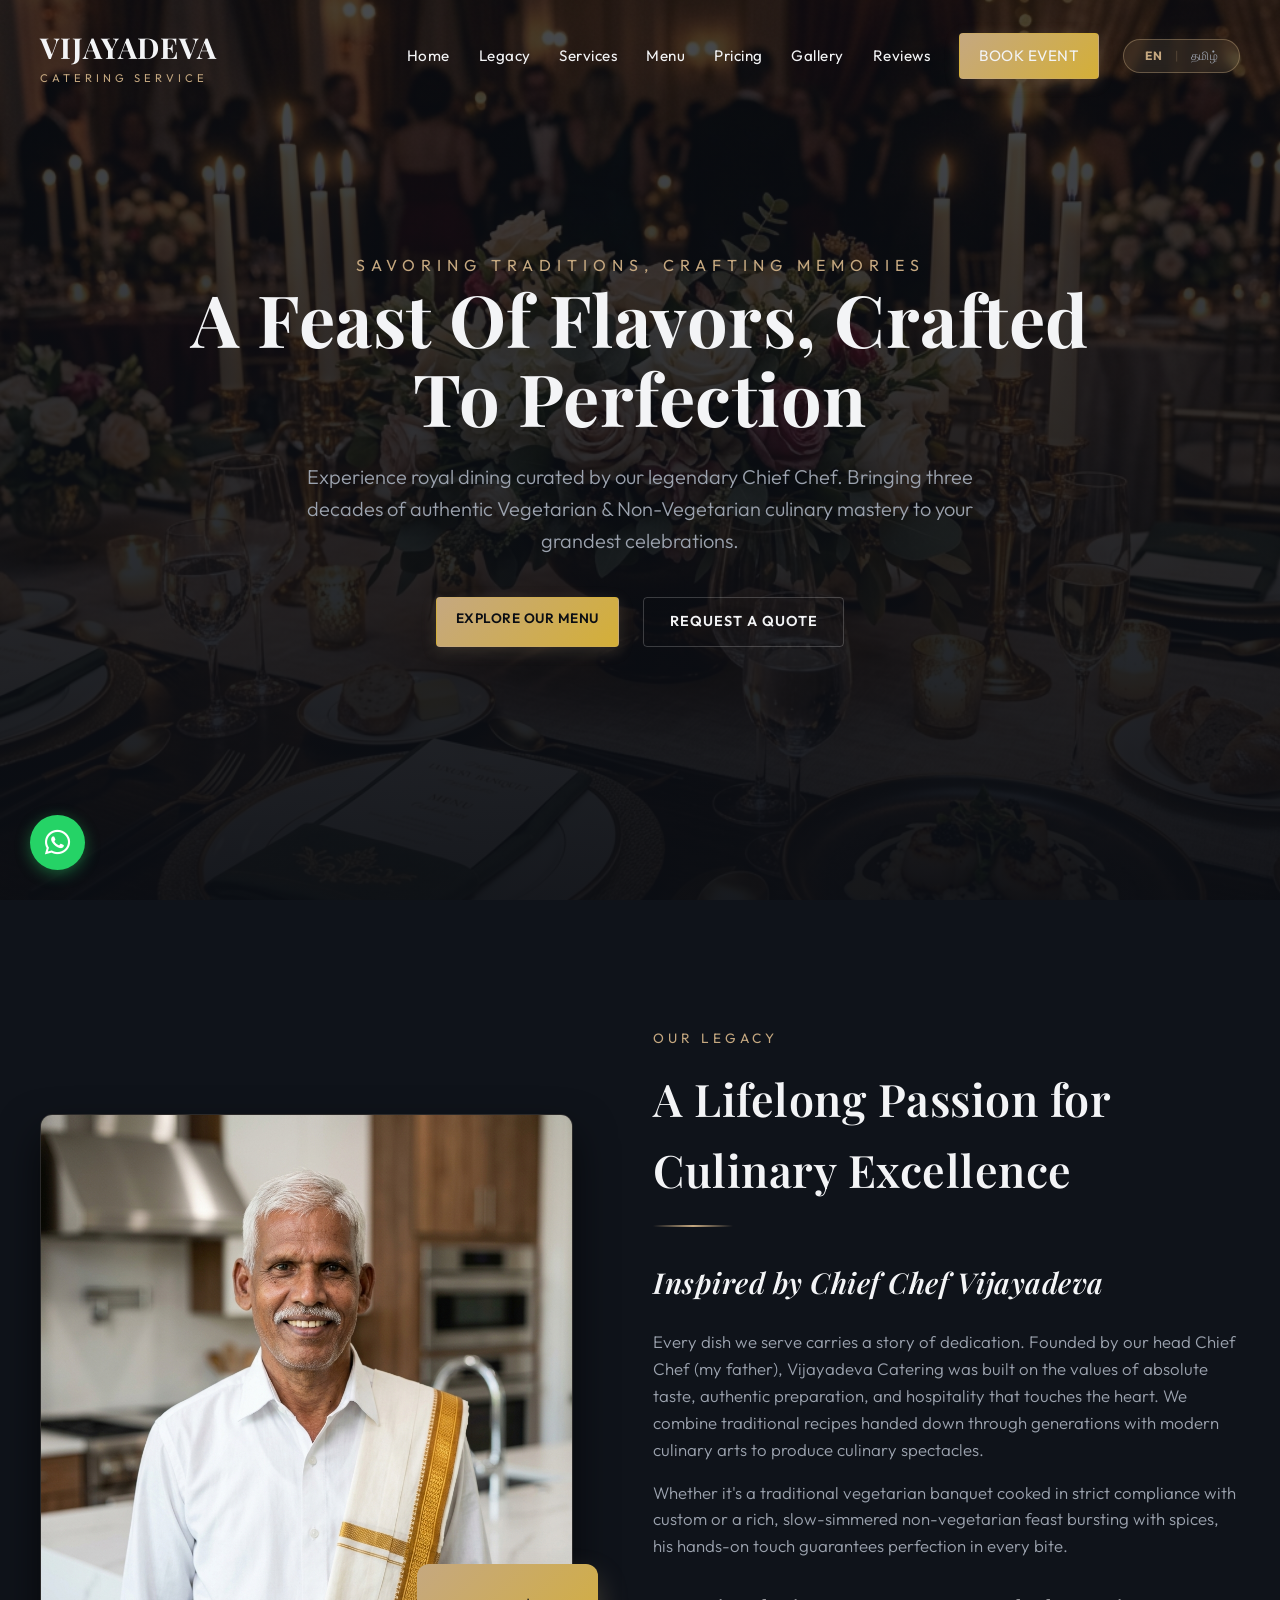
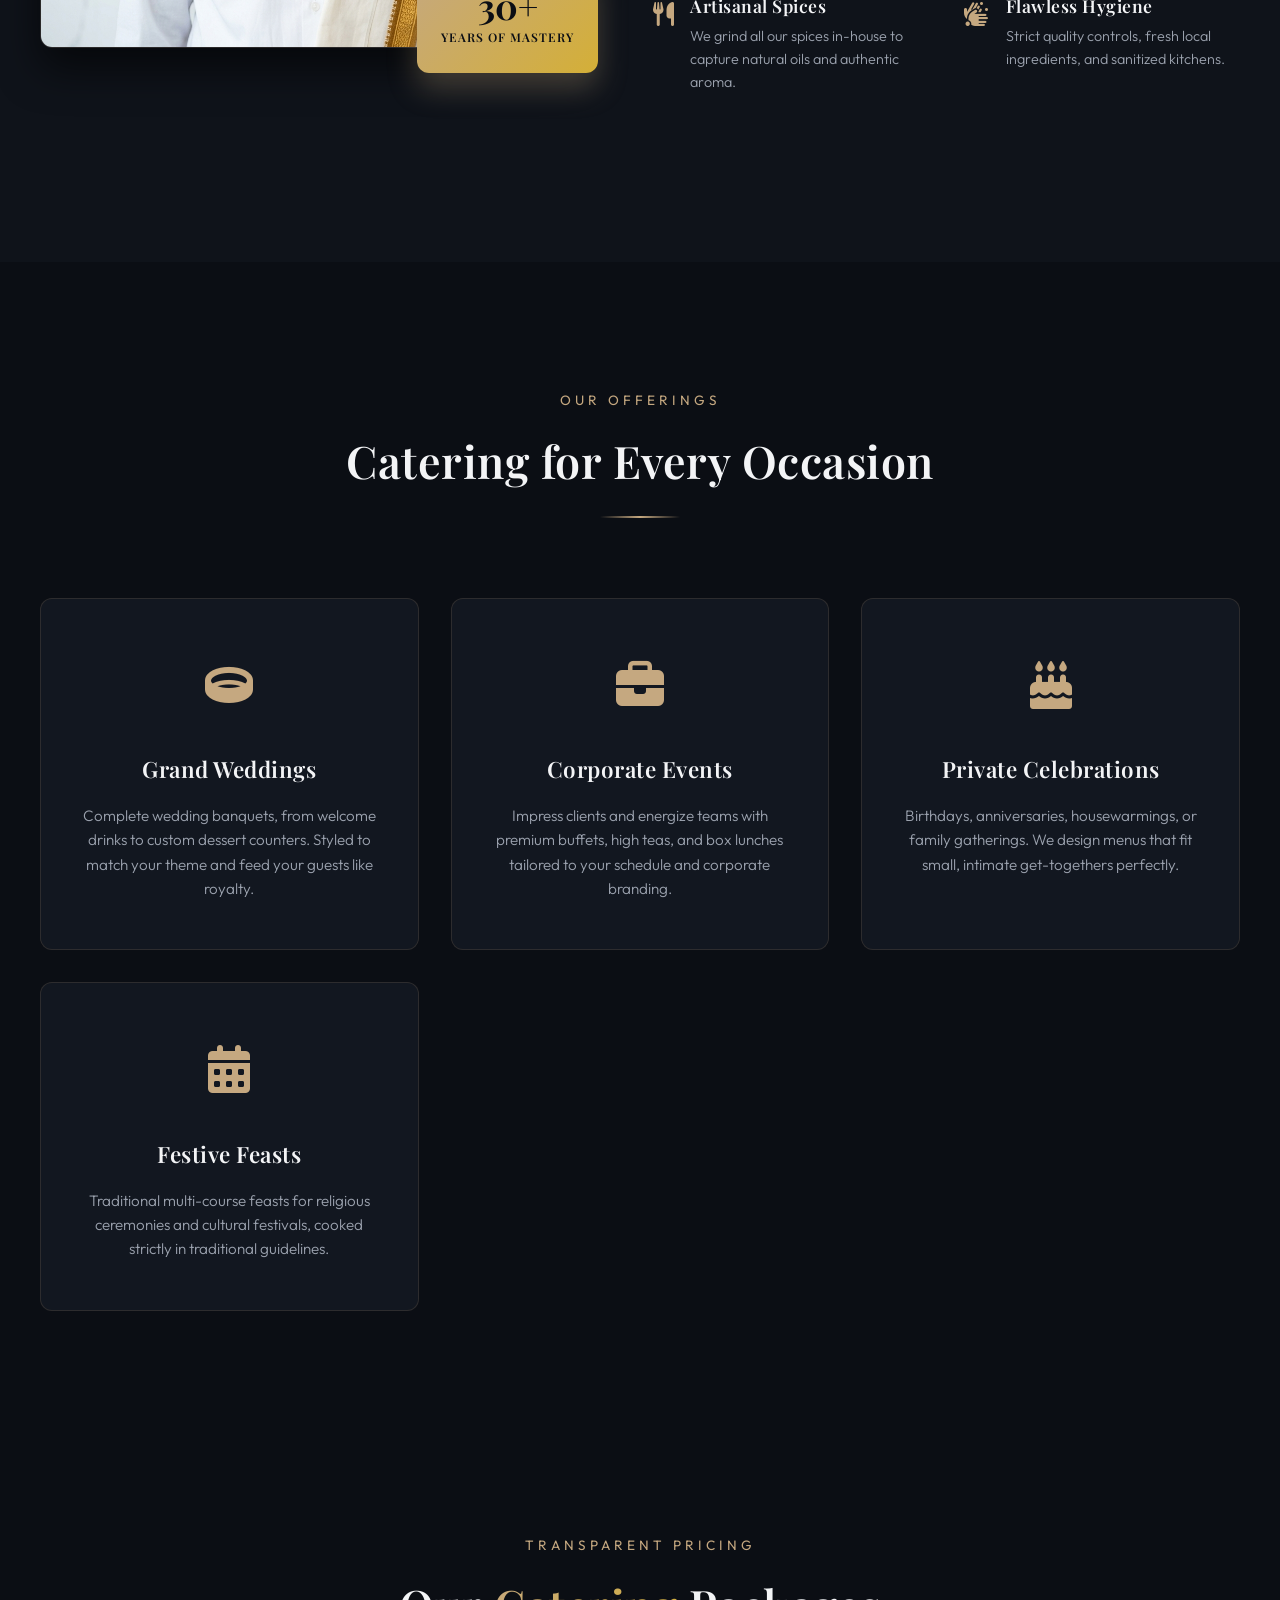
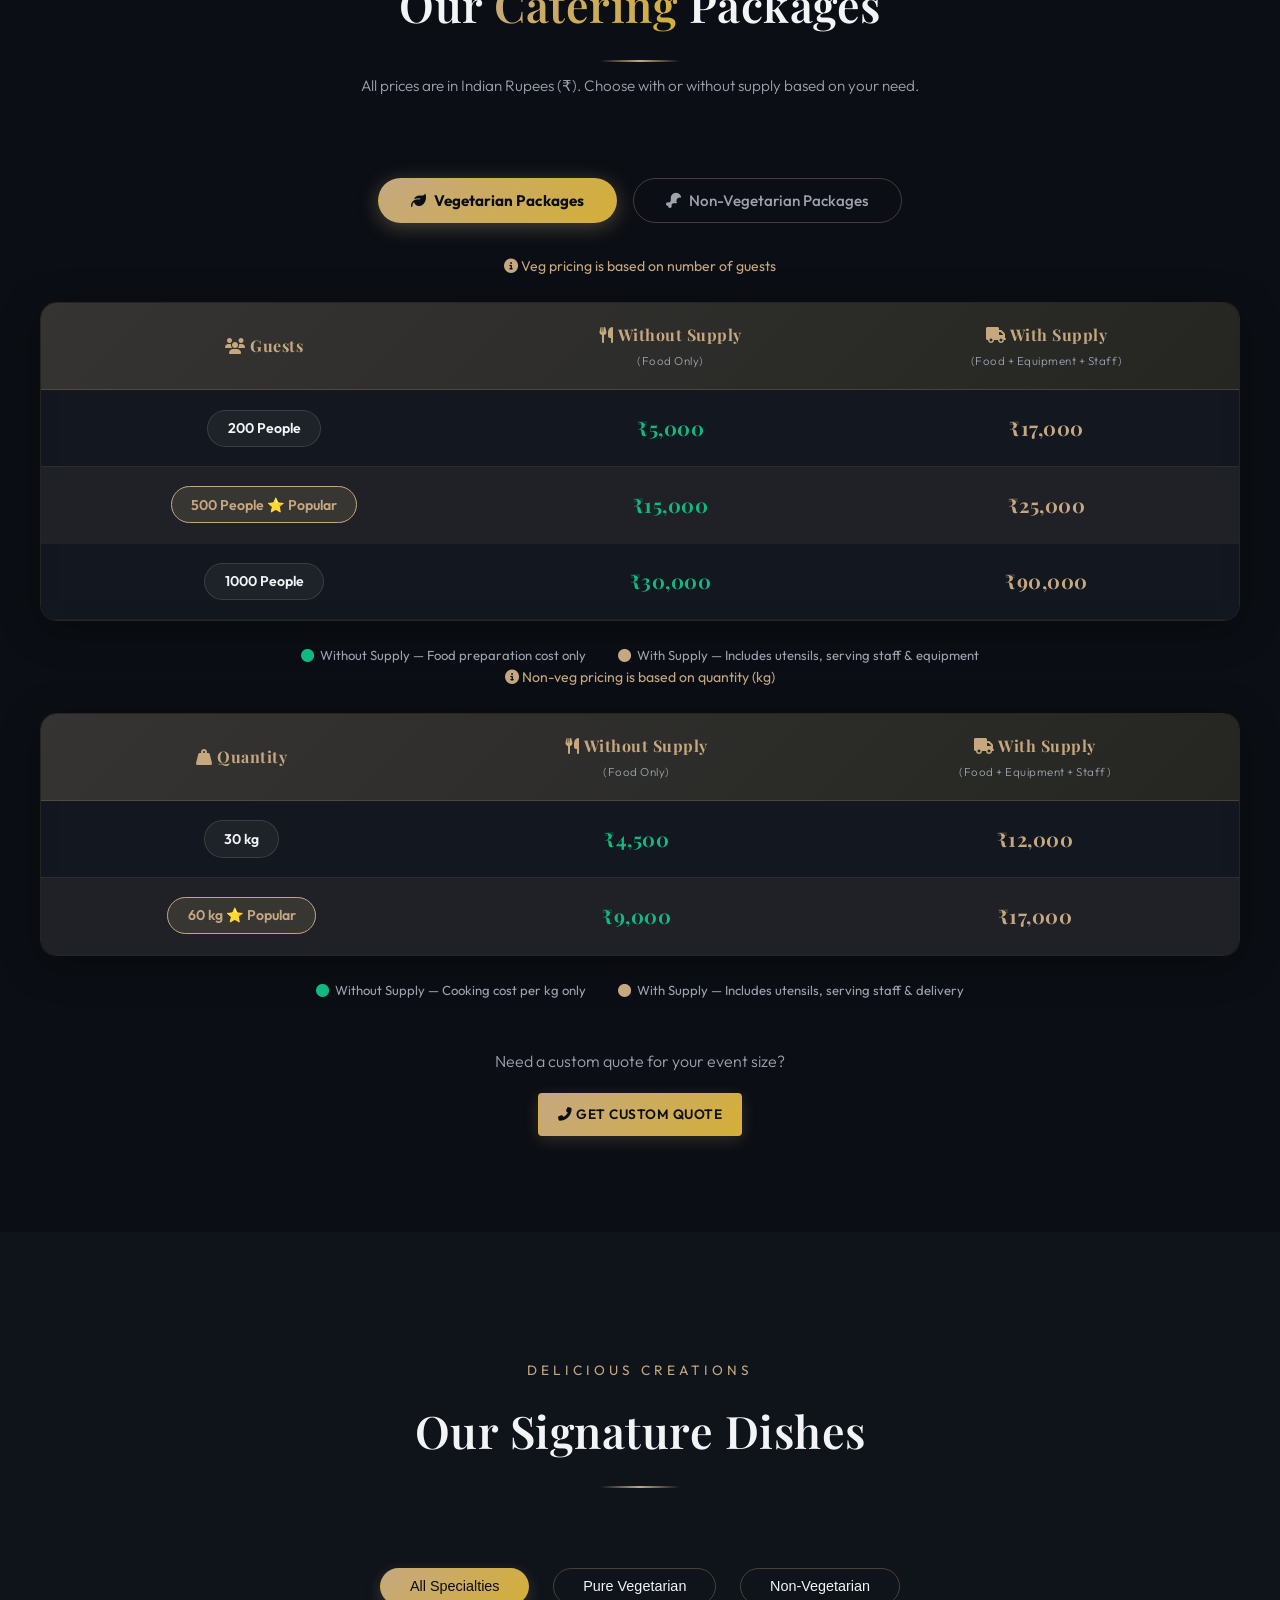
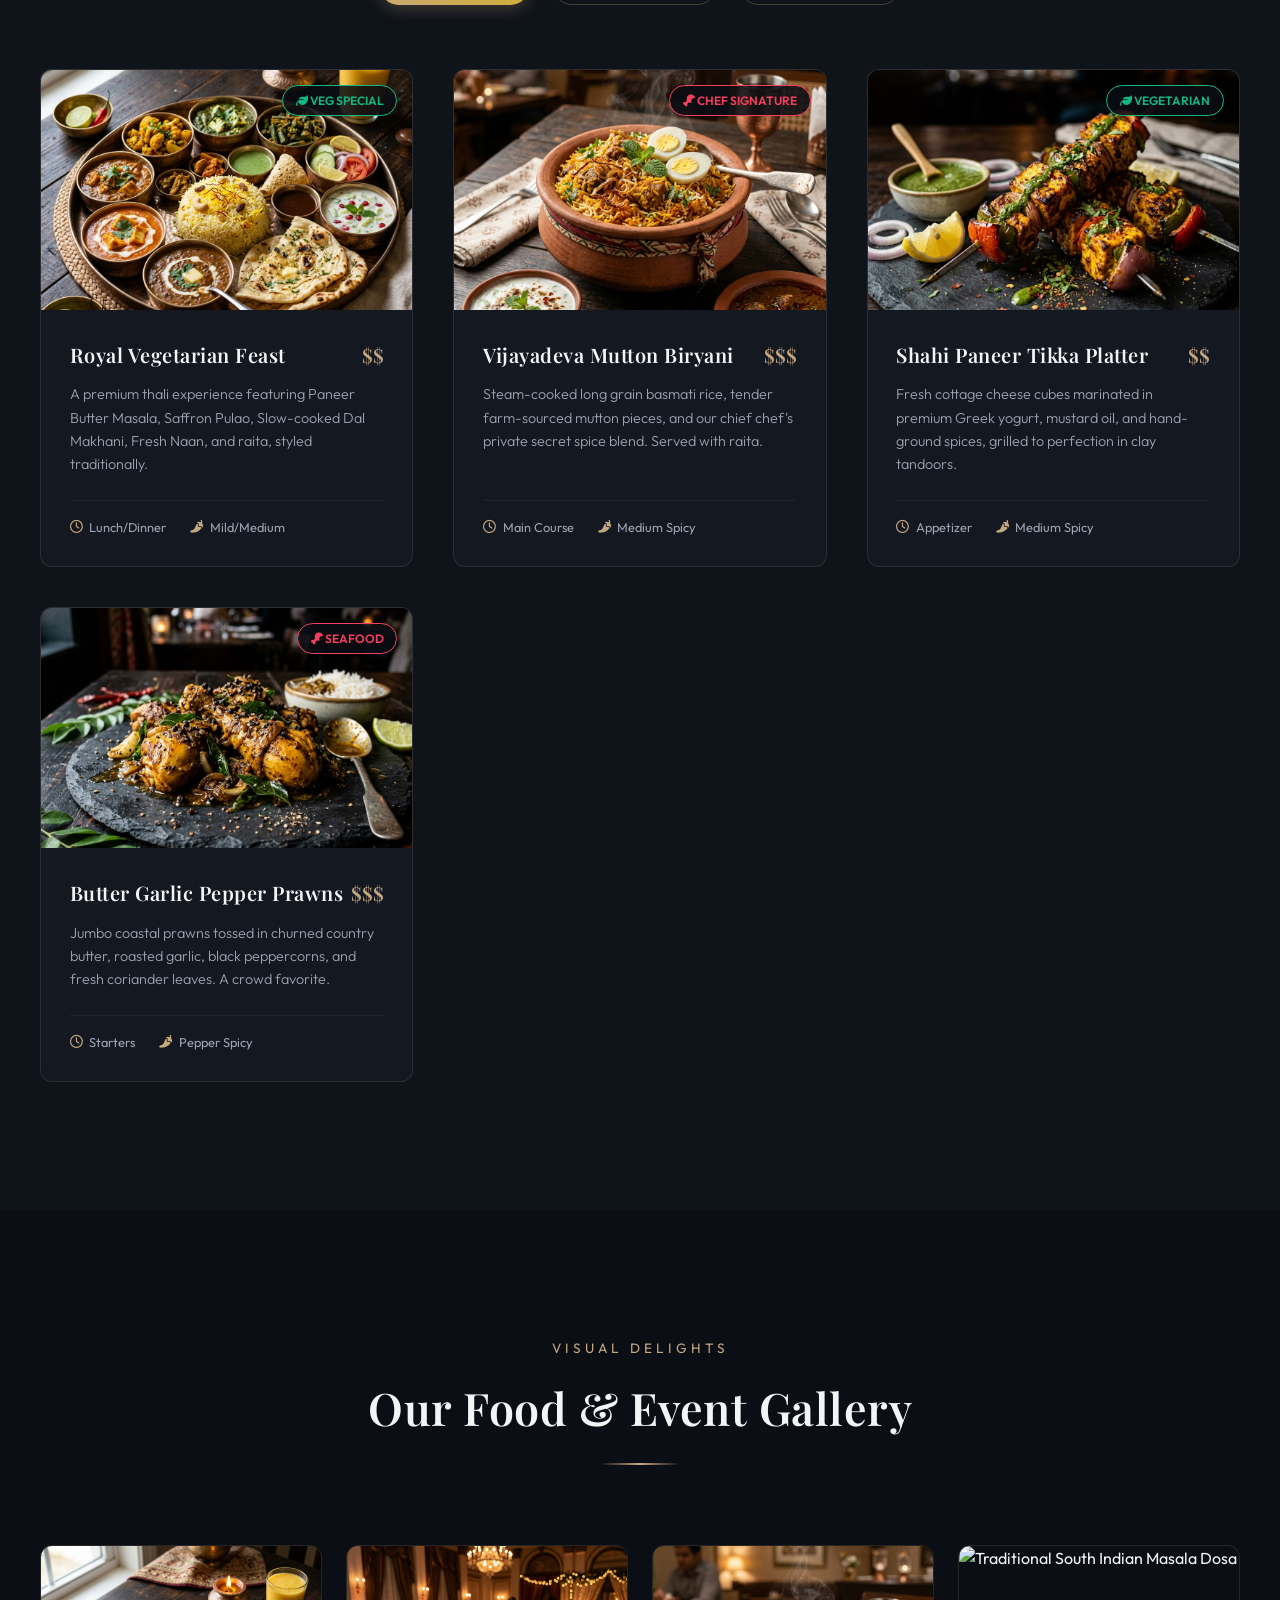
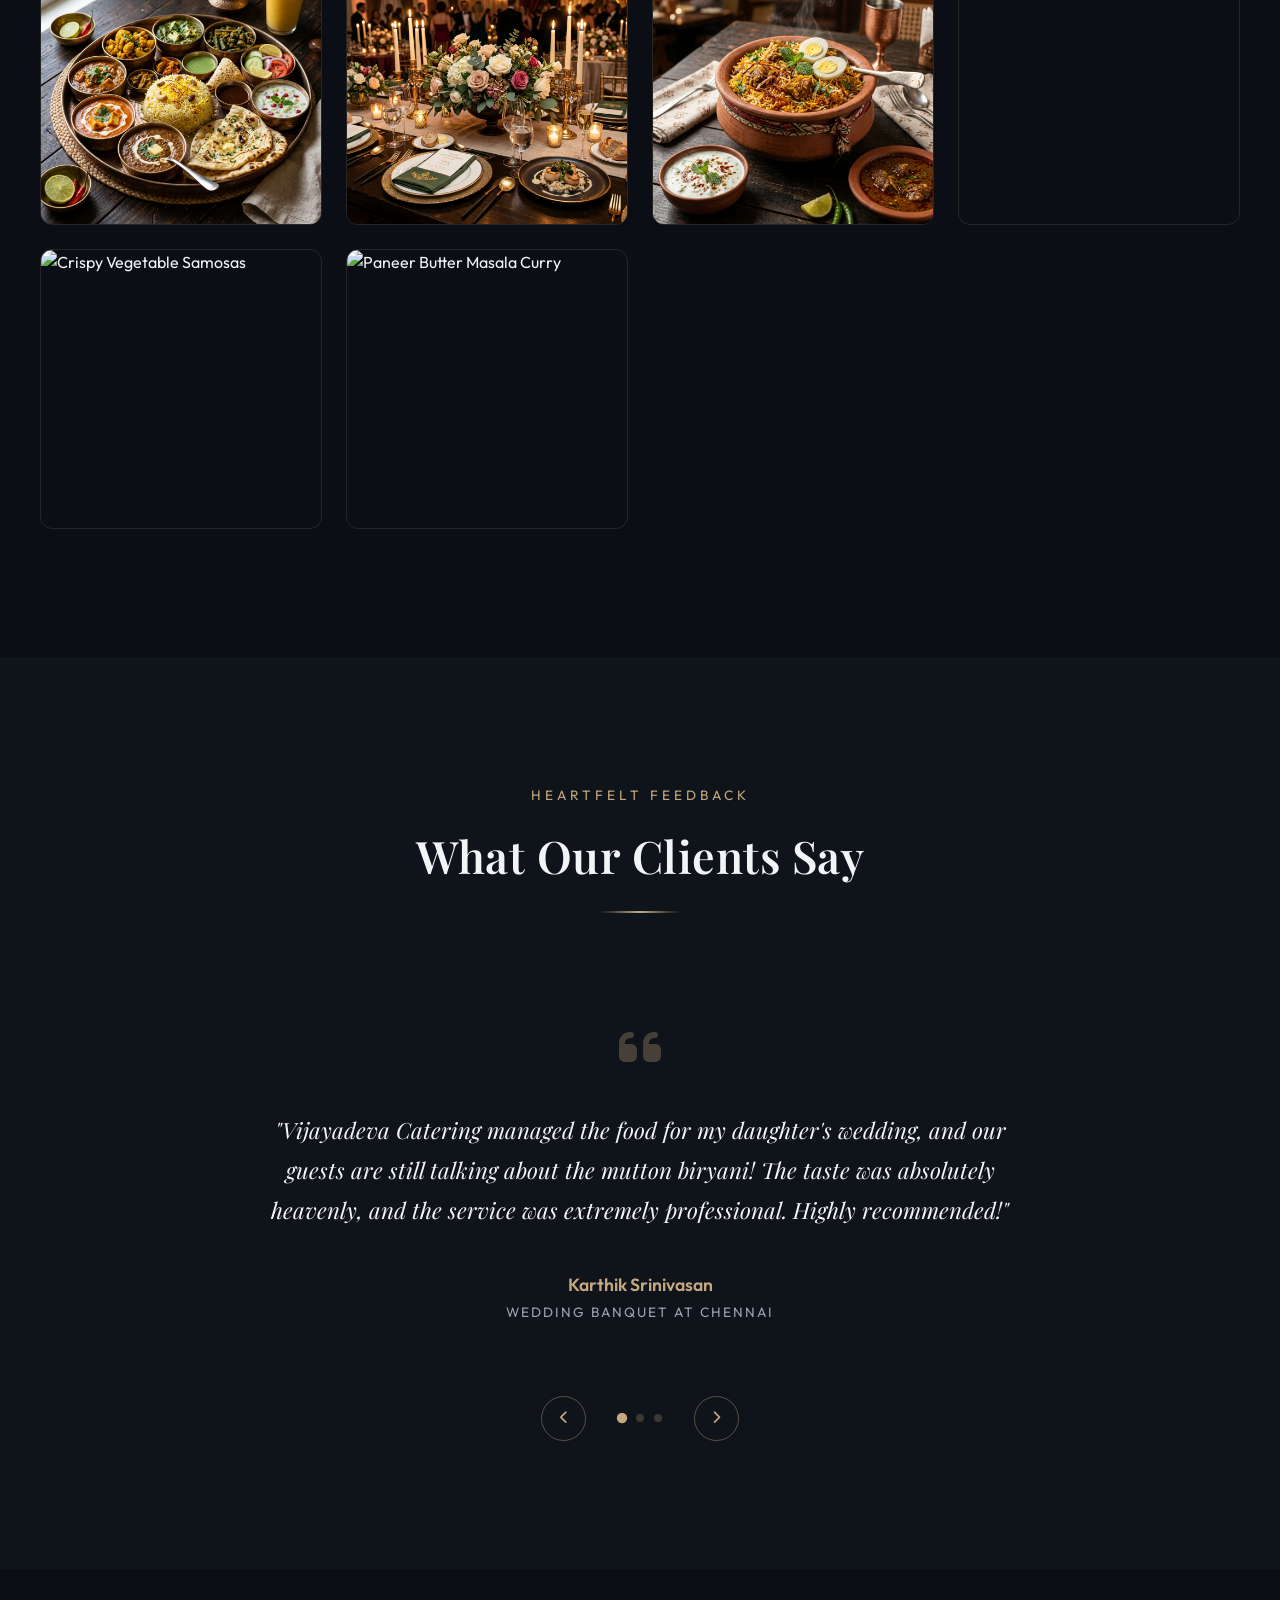
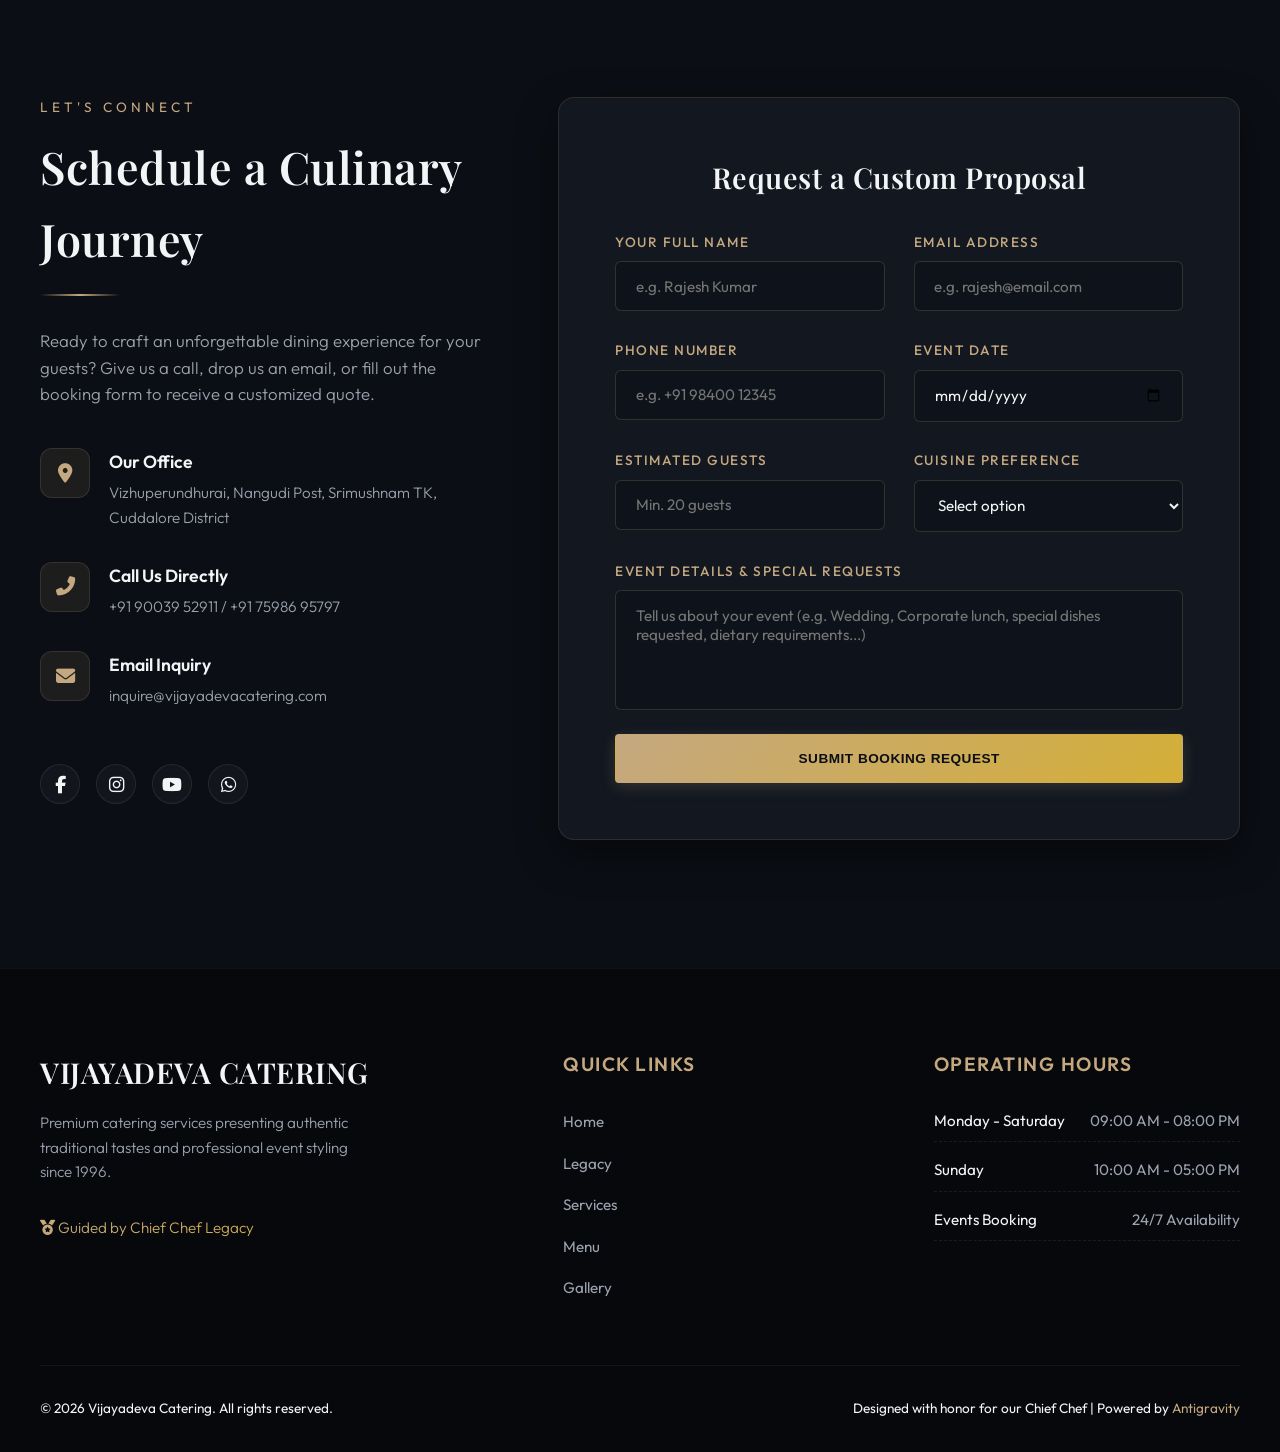
==== index.html @ 58dd8212 "Initial commit" ====
<!DOCTYPE html>
<html lang="en">
<head>
  <meta charset="UTF-8">
  <meta name="viewport" content="width=device-width, initial-scale=1.0">
  <title>Vijayadeva Catering | Exquisite Culinary Services & Royal Feasts</title>
  <meta name="description" content="Savor traditions and craft memories with Vijayadeva Catering. Under the leadership of our legendary Chief Chef, we deliver premium vegetarian and non-vegetarian catering.">
  
  <!-- FontAwesome for Premium Icons -->
  <link rel="stylesheet" href="https://cdnjs.cloudflare.com/ajax/libs/font-awesome/6.4.0/css/all.min.css">
  
  <!-- Link to External Stylesheet -->
  <link rel="stylesheet" href="style.css">

</head>
<body>


  <!-- Background Glow FX -->
  <div class="bg-glow" style="top: 10%; left: 5%;"></div>
  <div class="bg-glow" style="top: 40%; right: 5%;"></div>
  <div class="bg-glow" style="top: 75%; left: 10%;"></div>

  <!-- Header Navigation -->
  <header>
    <div class="nav-container">
      <a href="#" class="logo">
        <span class="logo-main">VIJAYADEVA</span>
        <span class="logo-sub" data-i18n="logo_sub">Catering Service</span>
      </a>
      
      <div class="nav-right">
        <ul class="nav-links">
          <li><a href="#home" data-i18n="nav_home">Home</a></li>
          <li><a href="#about" data-i18n="nav_legacy">Legacy</a></li>
          <li><a href="#services" data-i18n="nav_services">Services</a></li>
          <li><a href="#menu" data-i18n="nav_menu">Menu</a></li>
          <li><a href="#pricing">Pricing</a></li>
          <li><a href="#gallery" data-i18n="nav_gallery">Gallery</a></li>
          <li><a href="#testimonials" data-i18n="nav_reviews">Reviews</a></li>
          <li><a href="#contact" class="cta-btn" data-i18n="nav_book">Book Event</a></li>
        </ul>

        <div class="lang-switcher">
          <button class="lang-btn active" data-lang="en">EN</button>
          <span class="lang-separator">|</span>
          <button class="lang-btn" data-lang="ta">தமிழ்</button>
        </div>
        
        <div class="menu-toggle" id="mobileMenuBtn">
          <span></span>
          <span></span>
          <span></span>
        </div>
      </div>
    </div>
  </header>

  <!-- Hero Section -->
  <section class="hero" id="home">
    <div class="hero-content">
      <span class="hero-tagline" data-i18n="hero_tagline">Savoring Traditions, Crafting Memories</span>
      <h1 class="hero-title" data-i18n="hero_title">A Feast of <span class="gold-text">Flavors</span>, Crafted to Perfection</h1>
      <p class="hero-desc" data-i18n="hero_desc">Experience royal dining curated by our legendary Chief Chef. Bringing three decades of authentic Vegetarian & Non-Vegetarian culinary mastery to your grandest celebrations.</p>
      <div class="hero-btns">
        <a href="#menu" class="cta-btn" data-i18n="hero_btn_menu">Explore Our Menu</a>
        <a href="#contact" class="secondary-btn" data-i18n="hero_btn_quote">Request a Quote</a>
      </div>
    </div>
  </section>

  <!-- About Legacy Section -->
  <section class="about" id="about">
    <div class="container">
      <div class="about-grid">
        <div class="about-img-container reveal">
          <div class="about-img-wrapper">
            <img src="assets/chief_chef.png" alt="Chief Chef Vijayadeva cooking">
          </div>
          <div class="badge-experience">
            <span class="number">30+</span>
            <span class="label" data-i18n="about_badge_label">Years of Mastery</span>
          </div>
        </div>
        
        <div class="about-content reveal" style="transition-delay: 0.15s;">
          <span class="section-subtitle" data-i18n="about_subtitle">Our Legacy</span>
          <h2 class="section-title" data-i18n="about_title">A Lifelong Passion for Culinary Excellence</h2>
          <div class="section-divider" style="margin: 0 0 2rem 0;"></div>
          <h3 data-i18n="about_chef_title">Inspired by Chief Chef Vijayadeva</h3>
          <p class="about-text" data-i18n="about_text_1">
            Every dish we serve carries a story of dedication. Founded by our head Chief Chef (my father), Vijayadeva Catering was built on the values of absolute taste, authentic preparation, and hospitality that touches the heart. We combine traditional recipes handed down through generations with modern culinary arts to produce culinary spectacles.
          </p>
          <p class="about-text" style="margin-top: -1rem;" data-i18n="about_text_2">
            Whether it's a traditional vegetarian banquet cooked in strict compliance with custom or a rich, slow-simmered non-vegetarian feast bursting with spices, his hands-on touch guarantees perfection in every bite.
          </p>
          
          <div class="about-highlights">
            <div class="highlight-item">
              <div class="highlight-icon"><i class="fas fa-utensils"></i></div>
              <div>
                <h4 class="highlight-title" data-i18n="about_h1_title">Artisanal Spices</h4>
                <p class="highlight-desc" data-i18n="about_h1_desc">We grind all our spices in-house to capture natural oils and authentic aroma.</p>
              </div>
            </div>
            
            <div class="highlight-item">
              <div class="highlight-icon"><i class="fas fa-hands-wash"></i></div>
              <div>
                <h4 class="highlight-title" data-i18n="about_h2_title">Flawless Hygiene</h4>
                <p class="highlight-desc" data-i18n="about_h2_desc">Strict quality controls, fresh local ingredients, and sanitized kitchens.</p>
              </div>
            </div>
          </div>
        </div>
      </div>
    </div>
  </section>

  <!-- Services Section -->
  <section class="services" id="services">
    <div class="container">
      <div class="section-header reveal">
        <span class="section-subtitle" data-i18n="services_subtitle">Our Offerings</span>
        <h2 class="section-title" data-i18n="services_title">Catering for Every Occasion</h2>
        <div class="section-divider"></div>
      </div>

      <div class="services-grid">
        <div class="service-card reveal">
          <div class="service-icon"><i class="fas fa-ring"></i></div>
          <h3 class="service-title" data-i18n="service1_title">Grand Weddings</h3>
          <p class="service-desc" data-i18n="service1_desc">Complete wedding banquets, from welcome drinks to custom dessert counters. Styled to match your theme and feed your guests like royalty.</p>
        </div>

        <div class="service-card reveal" style="transition-delay: 0.1s;">
          <div class="service-icon"><i class="fas fa-briefcase"></i></div>
          <h3 class="service-title" data-i18n="service2_title">Corporate Events</h3>
          <p class="service-desc" data-i18n="service2_desc">Impress clients and energize teams with premium buffets, high teas, and box lunches tailored to your schedule and corporate branding.</p>
        </div>

        <div class="service-card reveal" style="transition-delay: 0.2s;">
          <div class="service-icon"><i class="fas fa-birthday-cake"></i></div>
          <h3 class="service-title" data-i18n="service3_title">Private Celebrations</h3>
          <p class="service-desc" data-i18n="service3_desc">Birthdays, anniversaries, housewarmings, or family gatherings. We design menus that fit small, intimate get-togethers perfectly.</p>
        </div>

        <div class="service-card reveal" style="transition-delay: 0.3s;">
          <div class="service-icon"><i class="fas fa-calendar-alt"></i></div>
          <h3 class="service-title" data-i18n="service4_title">Festive Feasts</h3>
          <p class="service-desc" data-i18n="service4_desc">Traditional multi-course feasts for religious ceremonies and cultural festivals, cooked strictly in traditional guidelines.</p>
        </div>
      </div>
    </div>
  </section>

  <!-- ===== PRICING SECTION ===== -->
  <section class="pricing-section" id="pricing">
    <div class="container">
      <div class="section-header reveal">
        <span class="section-subtitle">Transparent Pricing</span>
        <h2 class="section-title">Our <span class="gold-text">Catering</span> Packages</h2>
        <div class="section-divider"></div>
        <p class="section-desc">All prices are in Indian Rupees (₹). Choose with or without supply based on your need.</p>
      </div>

      <!-- Tab Buttons -->
      <div class="pricing-tabs reveal">
        <button class="pricing-tab-btn active" data-tab="veg-pricing">
          <i class="fas fa-leaf"></i> Vegetarian Packages
        </button>
        <button class="pricing-tab-btn" data-tab="nonveg-pricing">
          <i class="fas fa-drumstick-bite"></i> Non-Vegetarian Packages
        </button>
      </div>

      <!-- VEG PRICING TABLE -->
      <div class="pricing-table-wrap reveal active" id="veg-pricing">
        <div class="pricing-note"><i class="fas fa-info-circle"></i> Veg pricing is based on number of guests</div>
        <div class="pricing-table-container">
          <table class="pricing-table">
            <thead>
              <tr>
                <th><i class="fas fa-users"></i> Guests</th>
                <th><i class="fas fa-utensils"></i> Without Supply<br><small>(Food Only)</small></th>
                <th><i class="fas fa-truck"></i> With Supply<br><small>(Food + Equipment + Staff)</small></th>
              </tr>
            </thead>
            <tbody>
              <tr class="pricing-row">
                <td><span class="guest-badge">200 People</span></td>
                <td><span class="price-tag">₹5,000</span></td>
                <td><span class="price-tag supply">₹17,000</span></td>
              </tr>
              <tr class="pricing-row highlight">
                <td><span class="guest-badge popular">500 People ⭐ Popular</span></td>
                <td><span class="price-tag">₹15,000</span></td>
                <td><span class="price-tag supply">₹25,000</span></td>
              </tr>
              <tr class="pricing-row">
                <td><span class="guest-badge">1000 People</span></td>
                <td><span class="price-tag">₹30,000</span></td>
                <td><span class="price-tag supply">₹90,000</span></td>
              </tr>
            </tbody>
          </table>
        </div>
        <div class="pricing-legend">
          <span><i class="fas fa-circle" style="color:#10b981"></i> Without Supply — Food preparation cost only</span>
          <span><i class="fas fa-circle" style="color:#c5a880"></i> With Supply — Includes utensils, serving staff & equipment</span>
        </div>
      </div>

      <!-- NON-VEG PRICING TABLE -->
      <div class="pricing-table-wrap reveal" id="nonveg-pricing">
        <div class="pricing-note"><i class="fas fa-info-circle"></i> Non-veg pricing is based on quantity (kg)</div>
        <div class="pricing-table-container">
          <table class="pricing-table">
            <thead>
              <tr>
                <th><i class="fas fa-weight-hanging"></i> Quantity</th>
                <th><i class="fas fa-utensils"></i> Without Supply<br><small>(Food Only)</small></th>
                <th><i class="fas fa-truck"></i> With Supply<br><small>(Food + Equipment + Staff)</small></th>
              </tr>
            </thead>
            <tbody>
              <tr class="pricing-row">
                <td><span class="guest-badge">30 kg</span></td>
                <td><span class="price-tag">₹4,500</span></td>
                <td><span class="price-tag supply">₹12,000</span></td>
              </tr>
              <tr class="pricing-row highlight">
                <td><span class="guest-badge popular">60 kg ⭐ Popular</span></td>
                <td><span class="price-tag">₹9,000</span></td>
                <td><span class="price-tag supply">₹17,000</span></td>
              </tr>
            </tbody>
          </table>
        </div>
        <div class="pricing-legend">
          <span><i class="fas fa-circle" style="color:#10b981"></i> Without Supply — Cooking cost per kg only</span>
          <span><i class="fas fa-circle" style="color:#c5a880"></i> With Supply — Includes utensils, serving staff & delivery</span>
        </div>
      </div>

      <!-- Call to Action -->
      <div class="pricing-cta reveal">
        <p>Need a custom quote for your event size?</p>
        <a href="#contact" class="cta-btn"><i class="fas fa-phone-alt"></i> Get Custom Quote</a>
      </div>

    </div>
  </section>

  <!-- Interactive Catering Menu Section -->
  <section class="menu-section" id="menu">
    <div class="container">
      <div class="section-header reveal">
        <span class="section-subtitle" data-i18n="menu_subtitle">Delicious Creations</span>
        <h2 class="section-title" data-i18n="menu_title">Our Signature Dishes</h2>
        <div class="section-divider"></div>
      </div>

      <div class="menu-filter-buttons reveal">
        <button class="filter-btn active" data-filter="all" data-i18n="menu_filter_all">All Specialties</button>
        <button class="filter-btn" data-filter="veg" data-i18n="menu_filter_veg">Pure Vegetarian</button>
        <button class="filter-btn" data-filter="non-veg" data-i18n="menu_filter_nonveg">Non-Vegetarian</button>
      </div>

      <div class="menu-grid">
        <!-- Menu Item 1: Vegetarian -->
        <div class="menu-item reveal" data-category="veg">
          <div class="menu-item-img">
            <img src="assets/veg_feast.png" alt="Royal Vegetarian Feast">
            <span class="menu-tag veg" data-i18n="menu_item1_tag"><i class="fas fa-leaf"></i> Veg Special</span>
          </div>
          <div class="menu-item-info">
            <div class="menu-item-header">
              <h3 class="menu-item-title" data-i18n="menu_item1_title">Royal Vegetarian Feast</h3>
              <span class="menu-item-price">$$</span>
            </div>
            <p class="menu-item-desc" data-i18n="menu_item1_desc">A premium thali experience featuring Paneer Butter Masala, Saffron Pulao, Slow-cooked Dal Makhani, Fresh Naan, and raita, styled traditionally.</p>
            <div class="menu-item-features">
              <span class="menu-feature" data-i18n="menu_item1_feat1"><i class="far fa-clock"></i> Lunch/Dinner</span>
              <span class="menu-feature" data-i18n="menu_item1_feat2"><i class="fas fa-pepper-hot"></i> Mild/Medium</span>
            </div>
          </div>
        </div>

        <!-- Menu Item 2: Non-Vegetarian -->
        <div class="menu-item reveal" data-category="non-veg" style="transition-delay: 0.1s;">
          <div class="menu-item-img">
            <img src="assets/nonveg_feast.png" alt="Vijayadeva Mutton Biryani">
            <span class="menu-tag non-veg" data-i18n="menu_item2_tag"><i class="fas fa-drumstick-bite"></i> Chef Signature</span>
          </div>
          <div class="menu-item-info">
            <div class="menu-item-header">
              <h3 class="menu-item-title" data-i18n="menu_item2_title">Vijayadeva Mutton Biryani</h3>
              <span class="menu-item-price">$$$</span>
            </div>
            <p class="menu-item-desc" data-i18n="menu_item2_desc">Steam-cooked long grain basmati rice, tender farm-sourced mutton pieces, and our chief chef's private secret spice blend. Served with raita.</p>
            <div class="menu-item-features">
              <span class="menu-feature" data-i18n="menu_item2_feat1"><i class="far fa-clock"></i> Main Course</span>
              <span class="menu-feature" data-i18n="menu_item2_feat2"><i class="fas fa-pepper-hot"></i> Medium Spicy</span>
            </div>
          </div>
        </div>

        <!-- Menu Item 3: Vegetarian -->
        <div class="menu-item reveal" data-category="veg" style="transition-delay: 0.2s;">
          <div class="menu-item-img">
            <img src="assets/paneer_tikka.png" alt="Paneer Tikka Platter">
            <span class="menu-tag veg" data-i18n="menu_item3_tag"><i class="fas fa-leaf"></i> Vegetarian</span>
          </div>
          <div class="menu-item-info">
            <div class="menu-item-header">
              <h3 class="menu-item-title" data-i18n="menu_item3_title">Shahi Paneer Tikka Platter</h3>
              <span class="menu-item-price">$$</span>
            </div>
            <p class="menu-item-desc" data-i18n="menu_item3_desc">Fresh cottage cheese cubes marinated in premium Greek yogurt, mustard oil, and hand-ground spices, grilled to perfection in clay tandoors.</p>
            <div class="menu-item-features">
              <span class="menu-feature" data-i18n="menu_item3_feat1"><i class="far fa-clock"></i> Appetizer</span>
              <span class="menu-feature" data-i18n="menu_item3_feat2"><i class="fas fa-pepper-hot"></i> Medium Spicy</span>
            </div>
          </div>
        </div>

        <!-- Menu Item 4: Non-Vegetarian -->
        <div class="menu-item reveal" data-category="non-veg">
          <div class="menu-item-img">
            <img src="assets/pepper_chicken.png" alt="Pepper Chicken">
            <span class="menu-tag non-veg" data-i18n="menu_item4_tag"><i class="fas fa-drumstick-bite"></i> Chicken</span>
          </div>
          <div class="menu-item-info">
            <div class="menu-item-header">
              <h3 class="menu-item-title" data-i18n="menu_item4_title">Vijayadeva Pepper Chicken</h3>
              <span class="menu-item-price">$$$</span>
            </div>
            <p class="menu-item-desc" data-i18n="menu_item4_desc">Tender chicken pieces slow-cooked in freshly cracked black pepper, coconut oil, curry leaves, and our chef's secret masala blend.</p>
            <div class="menu-item-features">
              <span class="menu-feature" data-i18n="menu_item4_feat1"><i class="far fa-clock"></i> Main Course</span>
              <span class="menu-feature" data-i18n="menu_item4_feat2"><i class="fas fa-pepper-hot"></i> Pepper Spicy</span>
            </div>
          </div>
        </div>


      </div>
    </div>
  </section>

  <!-- Gallery Section -->
  <section class="gallery" id="gallery">
    <div class="container">
      <div class="section-header reveal">
        <span class="section-subtitle" data-i18n="gallery_subtitle">Visual Delights</span>
        <h2 class="section-title" data-i18n="gallery_title">Our Food & Event Gallery</h2>
        <div class="section-divider"></div>
      </div>

      <div class="gallery-grid">
        <div class="gallery-item reveal">
          <img src="assets/veg_feast.png" alt="Catering plating presentation">
          <div class="gallery-overlay">
            <i class="fas fa-search-plus"></i>
            <h4 data-i18n="gallery_item1_title">Traditional Thali Plating</h4>
            <p data-i18n="gallery_item1_desc">Vegetarian Catering</p>
          </div>
        </div>

        <div class="gallery-item reveal" style="transition-delay: 0.05s;">
          <img src="assets/hero_banquet.png" alt="Luxury Buffet Setup">
          <div class="gallery-overlay">
            <i class="fas fa-search-plus"></i>
            <h4 data-i18n="gallery_item2_title">Elegant Table Settings</h4>
            <p data-i18n="gallery_item2_desc">Grand Weddings</p>
          </div>
        </div>

        <div class="gallery-item reveal" style="transition-delay: 0.1s;">
          <img src="assets/nonveg_feast.png" alt="Chef cooked biryani pot">
          <div class="gallery-overlay">
            <i class="fas fa-search-plus"></i>
            <h4 data-i18n="gallery_item3_title">Pot Biryani Display</h4>
            <p data-i18n="gallery_item3_desc">Chef's Signature</p>
          </div>
        </div>

        <div class="gallery-item reveal" style="transition-delay: 0.15s;">
          <img src="https://images.unsplash.com/photo-1668236543090-82eba5ee5976?auto=format&fit=crop&w=600&q=80" alt="Traditional South Indian Masala Dosa">
          <div class="gallery-overlay">
            <i class="fas fa-search-plus"></i>
            <h4 data-i18n="gallery_item4_title">Traditional Masala Dosa</h4>
            <p data-i18n="gallery_item4_desc">Pure Veg Specialties</p>
          </div>
        </div>

        <div class="gallery-item reveal" style="transition-delay: 0.2s;">
          <img src="https://images.unsplash.com/photo-1601050690597-df056fb4ce78?auto=format&fit=crop&w=600&q=80" alt="Crispy Vegetable Samosas">
          <div class="gallery-overlay">
            <i class="fas fa-search-plus"></i>
            <h4 data-i18n="gallery_item5_title">Crispy Samosa Platter</h4>
            <p data-i18n="gallery_item5_desc">Pure Veg Appetizers</p>
          </div>
        </div>

        <div class="gallery-item reveal" style="transition-delay: 0.25s;">
          <img src="https://images.unsplash.com/photo-1631452180519-c014fe946bc7?auto=format&fit=crop&w=600&q=80" alt="Paneer Butter Masala Curry">
          <div class="gallery-overlay">
            <i class="fas fa-search-plus"></i>
            <h4 data-i18n="gallery_item6_title">Premium Paneer Kadhai</h4>
            <p data-i18n="gallery_item6_desc">Pure Veg Main Course</p>
          </div>
        </div>
      </div>
    </div>
  </section>

  <!-- Testimonials Carousel Section -->
  <section class="testimonials" id="testimonials">
    <div class="container">
      <div class="section-header reveal">
        <span class="section-subtitle" data-i18n="testimonials_subtitle">Heartfelt Feedback</span>
        <h2 class="section-title" data-i18n="testimonials_title">What Our Clients Say</h2>
        <div class="section-divider"></div>
      </div>

      <div class="slider-container reveal">
        <!-- Slide 1 -->
        <div class="testimonial-slide active">
          <div class="quote-icon"><i class="fas fa-quote-left"></i></div>
          <p class="testimonial-text" data-i18n="testimonial1_text">"Vijayadeva Catering managed the food for my daughter's wedding, and our guests are still talking about the mutton biryani! The taste was absolutely heavenly, and the service was extremely professional. Highly recommended!"</p>
          <div class="client-info">
            <span class="client-name" data-i18n="testimonial1_name">Karthik Srinivasan</span>
            <span class="client-event" data-i18n="testimonial1_event">Wedding Banquet at Chennai</span>
          </div>
        </div>

        <!-- Slide 2 -->
        <div class="testimonial-slide">
          <div class="quote-icon"><i class="fas fa-quote-left"></i></div>
          <p class="testimonial-text" data-i18n="testimonial2_text">"For our corporate annual meet, we selected their vegetarian buffet option. The Paneer Butter Masala and Saffron Pulao were outstanding. Flawless presentation, premium taste, and highly hygienic service."</p>
          <div class="client-info">
            <span class="client-name" data-i18n="testimonial2_name">Pooja Sharma</span>
            <span class="client-event" data-i18n="testimonial2_event">Corporate Event, Tech Park</span>
          </div>
        </div>

        <!-- Slide 3 -->
        <div class="testimonial-slide">
          <div class="quote-icon"><i class="fas fa-quote-left"></i></div>
          <p class="testimonial-text" data-i18n="testimonial3_text">"We hired them for a private home puja ceremony. Their traditional vegetarian catering was done with so much purity and respect. The spices were perfectly balanced, and the crew was incredibly polite."</p>
          <div class="client-info">
            <span class="client-name" data-i18n="testimonial3_name">Ramachandran Iyer</span>
            <span class="client-event" data-i18n="testimonial3_event">Housewarming Festive Lunch</span>
          </div>
        </div>

        <!-- Controls -->
        <div class="slider-controls">
          <button class="slider-arrow prev-slide"><i class="fas fa-chevron-left"></i></button>
          <div class="slider-dots"></div>
          <button class="slider-arrow next-slide"><i class="fas fa-chevron-right"></i></button>
        </div>
      </div>
    </div>
  </section>

  <!-- Contact & Inquiry Booking Form Section -->
  <section class="contact-section" id="contact">
    <div class="container">
      <div class="contact-grid">
        <div class="contact-info-panel reveal">
          <div>
            <span class="section-subtitle" data-i18n="contact_subtitle">Let's Connect</span>
            <h2 class="section-title" data-i18n="contact_title">Schedule a Culinary Journey</h2>
            <div class="section-divider" style="margin: 0 0 2rem 0;"></div>
            <p class="contact-desc" data-i18n="contact_desc">Ready to craft an unforgettable dining experience for your guests? Give us a call, drop us an email, or fill out the booking form to receive a customized quote.</p>
          </div>

          <div class="contact-details">
            <div class="contact-detail-item">
              <div class="contact-detail-icon"><i class="fas fa-map-marker-alt"></i></div>
              <div class="contact-detail-content">
                <h5 data-i18n="contact_office_title">Our Office</h5>
                <p data-i18n="contact_office_val">Vizhuperundhurai, Nangudi Post, Srimushnam TK, Cuddalore District</p>
              </div>
            </div>

            <div class="contact-detail-item">
              <div class="contact-detail-icon"><i class="fas fa-phone-alt"></i></div>
              <div class="contact-detail-content">
                <h5 data-i18n="contact_phone_title">Call Us Directly</h5>
                <p><a href="tel:+919003952911">+91 90039 52911</a> / <a href="tel:+917598695797">+91 75986 95797</a></p>
              </div>
            </div>

            <div class="contact-detail-item">
              <div class="contact-detail-icon"><i class="fas fa-envelope"></i></div>
              <div class="contact-detail-content">
                <h5 data-i18n="contact_email_title">Email Inquiry</h5>
                <p><a href="mailto:inquire@vijayadevacatering.com">inquire@vijayadevacatering.com</a></p>
              </div>
            </div>
          </div>

          <div class="social-links">
            <a href="#" class="social-icon"><i class="fab fa-facebook-f"></i></a>
            <a href="#" class="social-icon"><i class="fab fa-instagram"></i></a>
            <a href="#" class="social-icon"><i class="fab fa-youtube"></i></a>
            <a href="https://wa.me/919344536941" target="_blank" rel="noopener noreferrer" class="social-icon" aria-label="WhatsApp"><i class="fab fa-whatsapp"></i></a>
          </div>
        </div>

        <div class="form-card reveal" style="transition-delay: 0.15s;">
          <h3 class="form-title" data-i18n="form_title">Request a Custom Proposal</h3>
          <form id="bookingForm">
            <div class="form-grid">
              <div class="form-group">
                <label for="name" class="form-label" data-i18n="form_label_name">Your Full Name</label>
                <input type="text" id="name" class="form-input" data-i18n-placeholder="form_placeholder_name" placeholder="e.g. Rajesh Kumar" required>
              </div>

              <div class="form-group">
                <label for="email" class="form-label" data-i18n="form_label_email">Email Address</label>
                <input type="email" id="email" class="form-input" data-i18n-placeholder="form_placeholder_email" placeholder="e.g. rajesh@email.com" required>
              </div>

              <div class="form-group">
                <label for="phone" class="form-label" data-i18n="form_label_phone">Phone Number</label>
                <input type="tel" id="phone" class="form-input" data-i18n-placeholder="form_placeholder_phone" placeholder="e.g. +91 98400 12345" required>
              </div>

              <div class="form-group">
                <label for="eventDate" class="form-label" data-i18n="form_label_date">Event Date</label>
                <input type="date" id="eventDate" class="form-input" required>
              </div>

              <div class="form-group">
                <label for="guests" class="form-label" data-i18n="form_label_guests">Estimated Guests</label>
                <input type="number" id="guests" class="form-input" min="20" data-i18n-placeholder="form_placeholder_guests" placeholder="Min. 20 guests" required>
              </div>

              <div class="form-group">
                <label for="cuisine" class="form-label" data-i18n="form_label_cuisine">Cuisine Preference</label>
                <select id="cuisine" class="form-select" required>
                  <option value="" disabled selected data-i18n="form_cuisine_placeholder">Select option</option>
                  <option value="veg" data-i18n="form_cuisine_veg">Pure Vegetarian Feast</option>
                  <option value="non-veg" data-i18n="form_cuisine_nonveg">Non-Vegetarian Delights</option>
                  <option value="both" data-i18n="form_cuisine_both">Both (Veg & Non-Veg)</option>
                </select>
              </div>

              <div class="form-group full-width">
                <label for="message" class="form-label" data-i18n="form_label_details">Event Details & Special Requests</label>
                <textarea id="message" class="form-textarea" data-i18n-placeholder="form_placeholder_details" placeholder="Tell us about your event (e.g. Wedding, Corporate lunch, special dishes requested, dietary requirements...)"></textarea>
              </div>
            </div>

            <button type="submit" class="cta-btn submit-btn" data-i18n="form_submit_btn">Submit Booking Request</button>
          </form>
        </div>
      </div>
    </div>
  </section>

  <!-- Success Modal Overlay -->
  <div class="modal-overlay" id="successModal">
    <div class="success-modal">
      <div class="success-icon"><i class="fas fa-check-circle"></i></div>
      <h3 class="modal-title" data-i18n="modal_title">Inquiry Submitted!</h3>
      <p class="modal-text" data-i18n="modal_text">Thank you for contacting Vijayadeva Catering. Our events team will reach out to you within 24 hours to present a customized menu and proposal.</p>
      <button class="cta-btn modal-btn" id="closeModal" data-i18n="modal_close_btn">Close Window</button>
    </div>
  </div>

  <!-- Footer Section -->
  <footer>
    <div class="footer-grid">
      <div class="footer-brand">
        <h4>VIJAYADEVA CATERING</h4>
        <p data-i18n="footer_brand_desc">Premium catering services presenting authentic traditional tastes and professional event styling since 1996.</p>
        <p class="gold-text"><i class="fas fa-medal"></i> <span data-i18n="footer_brand_badge">Guided by Chief Chef Legacy</span></p>
      </div>

      <div>
        <h5 class="footer-title" data-i18n="footer_title_links">Quick Links</h5>
        <ul class="footer-links">
          <li><a href="#home" data-i18n="nav_home">Home</a></li>
          <li><a href="#about" data-i18n="nav_legacy">Our Legacy (Chief Chef)</a></li>
          <li><a href="#services" data-i18n="nav_services">Our Services</a></li>
          <li><a href="#menu" data-i18n="nav_menu">Our Menu</a></li>
          <li><a href="#gallery" data-i18n="nav_gallery">Catering Gallery</a></li>
        </ul>
      </div>

      <div>
        <h5 class="footer-title" data-i18n="footer_title_hours">Operating Hours</h5>
        <div class="opening-hours">
          <div class="hours-item">
            <span class="hours-day" data-i18n="footer_hours_item1_day">Monday - Saturday</span>
            <span class="hours-time" data-i18n="footer_hours_item1_time">09:00 AM - 08:00 PM</span>
          </div>
          <div class="hours-item">
            <span class="hours-day" data-i18n="footer_hours_item2_day">Sunday</span>
            <span class="hours-time" data-i18n="footer_hours_item2_time">10:00 AM - 05:00 PM</span>
          </div>
          <div class="hours-item">
            <span class="hours-day" data-i18n="footer_hours_item3_day">Events Booking</span>
            <span class="hours-time" data-i18n="footer_hours_item3_time">24/7 Availability</span>
          </div>
        </div>
      </div>
    </div>

    <div class="footer-bottom">
      <span class="copyright" data-i18n="footer_copyright">&copy; 2026 Vijayadeva Catering. All rights reserved.</span>
      <span class="credits"><span data-i18n="footer_credits_text">Designed with honor for our Chief Chef | Powered by</span> <a href="#">Antigravity</a></span>
    </div>
  </footer>

  <!-- Scroll To Top Button -->
  <div class="scroll-top"><i class="fas fa-chevron-up"></i></div>

  <!-- Floating WhatsApp Button -->
  <a href="https://wa.me/919344536941" target="_blank" rel="noopener noreferrer" class="whatsapp-float" aria-label="Chat with us on WhatsApp">
    <i class="fab fa-whatsapp"></i>
  </a>

  <!-- Link to External Logic -->
  <script src="script.js"></script>

  <!-- Inline Language Switcher - Works independently, no cache issues -->
  <script>
  (function() {
    var translations = {
      en: {
        logo_sub:"Catering Service",nav_home:"Home",nav_legacy:"Legacy",nav_services:"Services",
        nav_menu:"Menu",nav_gallery:"Gallery",nav_reviews:"Reviews",nav_book:"Book Event",
        hero_tagline:"Savoring Traditions, Crafting Memories",
        hero_title:"A Feast of Flavors, Crafted to Perfection",
        hero_desc:"Experience royal dining curated by our legendary Chief Chef. Bringing three decades of authentic Vegetarian & Non-Vegetarian culinary mastery to your grandest celebrations.",
        hero_btn_menu:"Explore Our Menu",hero_btn_quote:"Request a Quote",
        about_badge_label:"Years of Mastery",about_subtitle:"Our Legacy",
        about_title:"A Lifelong Passion for Culinary Excellence",
        about_chef_title:"Inspired by Chief Chef Vijayadeva",
        about_text_1:"Every dish we serve carries a story of dedication. Founded by our head Chief Chef (my father), Vijayadeva Catering was built on the values of absolute taste, authentic preparation, and hospitality that touches the heart.",
        about_text_2:"Whether it's a traditional vegetarian banquet or a rich non-vegetarian feast bursting with spices, his hands-on touch guarantees perfection in every bite.",
        about_h1_title:"Artisanal Spices",about_h1_desc:"We grind all our spices in-house to capture natural oils and authentic aroma.",
        about_h2_title:"Flawless Hygiene",about_h2_desc:"Strict quality controls, fresh local ingredients, and sanitized kitchens.",
        services_subtitle:"Our Offerings",services_title:"Catering for Every Occasion",
        service1_title:"Grand Weddings",service1_desc:"Complete wedding banquets from welcome drinks to dessert counters.",
        service2_title:"Corporate Events",service2_desc:"Premium buffets, high teas, and box lunches for your team.",
        service3_title:"Private Celebrations",service3_desc:"Birthdays, anniversaries and family gatherings with custom menus.",
        service4_title:"Festive Feasts",service4_desc:"Traditional multi-course feasts for religious and cultural ceremonies.",
        menu_subtitle:"Delicious Creations",menu_title:"Our Signature Dishes",
        menu_filter_all:"All Specialties",menu_filter_veg:"Pure Vegetarian",menu_filter_nonveg:"Non-Vegetarian",
        menu_item1_tag:"Veg Special",menu_item1_title:"Royal Vegetarian Feast",
        menu_item1_desc:"Premium thali with Paneer Butter Masala, Saffron Pulao, Dal Makhani, Naan and raita.",
        menu_item1_feat1:"Lunch/Dinner",menu_item1_feat2:"Mild/Medium",
        menu_item2_tag:"Chef Signature",menu_item2_title:"Vijayadeva Mutton Biryani",
        menu_item2_desc:"Steam-cooked basmati rice with tender mutton and our chef's secret spice blend.",
        menu_item2_feat1:"Main Course",menu_item2_feat2:"Medium Spicy",
        menu_item3_tag:"Vegetarian",menu_item3_title:"Shahi Paneer Tikka Platter",
        menu_item3_desc:"Cottage cheese marinated in yogurt and hand-ground spices, grilled in clay tandoors.",
        menu_item3_feat1:"Appetizer",menu_item3_feat2:"Medium Spicy",
        menu_item4_tag:"Chicken",menu_item4_title:"Vijayadeva Pepper Chicken",
        menu_item4_desc:"Tender chicken pieces slow-cooked in freshly cracked black pepper, coconut oil, curry leaves, and our chef's secret masala blend.",
        menu_item4_feat1:"Main Course",menu_item4_feat2:"Pepper Spicy",
        gallery_subtitle:"Visual Delights",gallery_title:"Our Food & Event Gallery",
        gallery_item1_title:"Traditional Thali Plating",gallery_item1_desc:"Vegetarian Catering",
        gallery_item2_title:"Elegant Table Settings",gallery_item2_desc:"Grand Weddings",
        gallery_item3_title:"Pot Biryani Display",gallery_item3_desc:"Chef's Signature",
        gallery_item4_title:"Traditional Masala Dosa",gallery_item4_desc:"Pure Veg Specialties",
        gallery_item5_title:"Crispy Samosa Platter",gallery_item5_desc:"Pure Veg Appetizers",
        gallery_item6_title:"Premium Paneer Kadhai",gallery_item6_desc:"Pure Veg Main Course",
        testimonials_subtitle:"Heartfelt Feedback",testimonials_title:"What Our Clients Say",
        testimonial1_text:'"Vijayadeva Catering managed our daughter\'s wedding food and our guests are still talking about the mutton biryani! Absolutely heavenly!"',
        testimonial1_name:"Karthik Srinivasan",testimonial1_event:"Wedding Banquet at Chennai",
        testimonial2_text:'"For our corporate meet we selected their vegetarian buffet. Paneer Butter Masala was outstanding. Flawless presentation and highly hygienic."',
        testimonial2_name:"Pooja Sharma",testimonial2_event:"Corporate Event, Tech Park",
        testimonial3_text:'"We hired them for a home puja. Traditional vegetarian catering done with purity and respect. Spices perfectly balanced and crew was polite."',
        testimonial3_name:"Ramachandran Iyer",testimonial3_event:"Housewarming Festive Lunch",
        contact_subtitle:"Let's Connect",contact_title:"Schedule a Culinary Journey",
        contact_desc:"Ready to craft an unforgettable dining experience? Call us or fill out the booking form for a customized quote.",
        contact_office_title:"Our Office",contact_office_val:"Vizhuperundhurai, Nangudi Post, Srimushnam TK, Cuddalore District",
        contact_phone_title:"Call Us Directly",contact_email_title:"Email Inquiry",
        form_title:"Request a Custom Proposal",form_label_name:"Your Full Name",
        form_placeholder_name:"e.g. Rajesh Kumar",form_label_email:"Email Address",
        form_placeholder_email:"e.g. rajesh@email.com",form_label_phone:"Phone Number",
        form_placeholder_phone:"e.g. +91 98400 12345",form_label_date:"Event Date",
        form_label_guests:"Estimated Guests",form_placeholder_guests:"Min. 20 guests",
        form_label_cuisine:"Cuisine Preference",form_cuisine_placeholder:"Select option",
        form_cuisine_veg:"Pure Vegetarian Feast",form_cuisine_nonveg:"Non-Vegetarian Delights",
        form_cuisine_both:"Both (Veg & Non-Veg)",form_label_details:"Event Details & Special Requests",
        form_placeholder_details:"Tell us about your event (e.g. Wedding, Corporate lunch...)",
        form_submit_btn:"Submit Booking Request",modal_title:"Inquiry Submitted!",
        modal_text:"Thank you for contacting Vijayadeva Catering. We will reach out within 24 hours.",
        modal_close_btn:"Close Window",footer_brand_desc:"Premium catering services since 1996.",
        footer_brand_badge:"Guided by Chief Chef Legacy",footer_title_links:"Quick Links",
        footer_title_hours:"Operating Hours",footer_hours_item1_day:"Monday - Saturday",
        footer_hours_item1_time:"09:00 AM - 08:00 PM",footer_hours_item2_day:"Sunday",
        footer_hours_item2_time:"10:00 AM - 05:00 PM",footer_hours_item3_day:"Events Booking",
        footer_hours_item3_time:"24/7 Availability",
        footer_copyright:"© 2026 Vijayadeva Catering. All rights reserved.",
        footer_credits_text:"Designed with honor for our Chief Chef | Powered by"
      },
      ta: {
        logo_sub:"கேட்டரிங் சர்வீஸ்",nav_home:"முகப்பு",nav_legacy:"பாரம்பரியம்",
        nav_services:"சேவைகள்",nav_menu:"உணவுப் பட்டியல்",nav_gallery:"புகைப்படங்கள்",
        nav_reviews:"மதிப்புரைகள்",nav_book:"முன்பதிவு செய்ய",
        hero_tagline:"பாரம்பரிய சுவை, என்றும் அழியா நினைவுகள்",
        hero_title:"சுவைகளின் சங்கமம், பரிபூரண தயாரிப்பு",
        hero_desc:"எங்கள் புகழ்பெற்ற சீஃப் செஃப் தயாரிக்கும் அரச விருந்து. 30 வருட பாரம்பரிய சைவ & அசைவ சமையல் அனுபவம்.",
        hero_btn_menu:"எங்கள் உணவுகள்",hero_btn_quote:"விவரம் கேட்க",
        about_badge_label:"வருட சமையல் அனுபவம்",about_subtitle:"எங்கள் பாரம்பரியம்",
        about_title:"சமையல் கலையில் வாழ்நாள் அர்ப்பணிப்பு",
        about_chef_title:"சீஃப் செஃப் விஜயதேவா அவர்களின் கைவண்ணம்",
        about_text_1:"நாங்கள் பரிமாறும் ஒவ்வொரு உணவிலும் ஒரு அர்ப்பணிப்பு கதை உள்ளது. எனது தந்தை சீஃப் செஃப் விஜயதேவா அவர்களால் தொடங்கப்பட்ட எங்கள் நிறுவனம் நிகரற்ற சுவை மற்றும் விருந்தோம்பலை வழங்குகிறது.",
        about_text_2:"பாரம்பரிய சைவ விருந்தாக இருந்தாலும் அல்லது நறுமணமிக்க அசைவ விருந்தாக இருந்தாலும், அவரின் நேரடி மேற்பார்வையே சுவைக்கு உத்தரவாதம்.",
        about_h1_title:"கை அரைத்த மசாலாக்கள்",about_h1_desc:"சுவையும் நறுமணமும் மாறாமல் இருக்க அனைத்து மசாலாக்களையும் நாங்களே அரைக்கிறோம்.",
        about_h2_title:"சுத்தமான தரம்",about_h2_desc:"கடுமையான தரக் கட்டுப்பாடுகள், புதிய உள்ளூர் பொருட்கள் மற்றும் சுத்திகரிக்கப்பட்ட சமையலறை.",
        services_subtitle:"எங்கள் சேவைகள்",services_title:"அனைத்து சுபநிகழ்ச்சிகளுக்கும் கேட்டரிங்",
        service1_title:"பிரமாண்ட திருமணங்கள்",service1_desc:"வரவேற்பு பானங்கள் முதல் இனிப்பு வகைகள் வரை முழு திருமண விருந்து.",
        service2_title:"கார்ப்பரேட் விழாக்கள்",service2_desc:"பஃபே, தேநீர் விருந்து மற்றும் உங்கள் குழுவினருக்கான மதிய உணவு.",
        service3_title:"குடும்ப சுபநிகழ்ச்சிகள்",service3_desc:"பிறந்தநாள், திருமண நாள், புதுமனை புகுவிழா போன்ற இல்ல விழாக்கள்.",
        service4_title:"பாரம்பரிய பண்டிகை விருந்துகள்",service4_desc:"மத சடங்குகள் மற்றும் பண்பாட்டு விழாக்களுக்கு பாரம்பரிய உணவுகள்.",
        menu_subtitle:"சுவையான உணவுகள்",menu_title:"எங்கள் சிறப்பு உணவுகள்",
        menu_filter_all:"அனைத்து உணவுகள்",menu_filter_veg:"சுத்தமான சைவம்",menu_filter_nonveg:"அசைவ உணவுகள்",
        menu_item1_tag:"சைவ சிறப்பு",menu_item1_title:"அரச சைவ விருந்து",
        menu_item1_desc:"பனீர் பட்டர் மசாலா, குங்குமப்பூ புலாவ், தால் மக்கானி, நான் மற்றும் ராய்தா அடங்கிய தாலி.",
        menu_item1_feat1:"மதிய/இரவு உணவு",menu_item1_feat2:"குறைந்த காரம்",
        menu_item2_tag:"சீஃப் செஃப் சிறப்பு",menu_item2_title:"விஜயதேவா மட்டன் பிரியாணி",
        menu_item2_desc:"சுவையான பாசுமதி அரிசி, தரமான ஆட்டுக்கறி மற்றும் பிரத்தியேக மசாலா கூட்டில் உருவான பிரியாணி.",
        menu_item2_feat1:"முக்கிய உணவு",menu_item2_feat2:"நடுத்தர காரம்",
        menu_item3_tag:"சைவம்",menu_item3_title:"சாஹி பனீர் டிக்கா",
        menu_item3_desc:"தயிர் மற்றும் மசாலாக்களில் ஊறவைக்கப்பட்டு தந்தூரி அடுப்பில் சுடப்பட்ட பனீர் துண்டுகள்.",
        menu_item3_feat1:"ஸ்டார்டர்ஸ்",menu_item3_feat2:"நடுத்தர காரம்",
        menu_item4_tag:"சிக்கன்",menu_item4_title:"விஜயதேவா மிளகு சிக்கன்",
        menu_item4_desc:"புதிதாக அரைத்த கறுப்பு மிளகு, தேங்காய் எண்ணெய், கறிவேப்பிலை மற்றும் சீஃப் செஃப்பின் பிரத்தியேக மசாலாவில் வதக்கிய மென்மையான சிக்கன் துண்டுகள்.",
        menu_item4_feat1:"முக்கிய உணவு",menu_item4_feat2:"காரமான மிளகு சுவை",
        gallery_subtitle:"காட்சி விருந்து",gallery_title:"எங்கள் புகைப்படத் தொகுப்பு",
        gallery_item1_title:"பாரம்பரிய தாலி அலங்காரம்",gallery_item1_desc:"சைவ கேட்டரிங்",
        gallery_item2_title:"பிரமாண்ட திருமண மேஜை அமைப்பு",gallery_item2_desc:"மங்களகரமான திருமணங்கள்",
        gallery_item3_title:"மண்பானை பிரியாணி காட்சி",gallery_item3_desc:"சீஃப் செஃப் சிறப்பு",
        gallery_item4_title:"பாரம்பரிய மசாலா தோசை",gallery_item4_desc:"சைவ சிறப்பு வகைகள்",
        gallery_item5_title:"மொறுமொறுப்பான சமோசா",gallery_item5_desc:"சுவையான சைவ தின்பண்டங்கள்",
        gallery_item6_title:"பிரீமியம் கடாய் பனீர்",gallery_item6_desc:"சைவ முக்கிய உணவு",
        testimonials_subtitle:"மனமார்ந்த பாராட்டுக்கள்",testimonials_title:"வாடிக்கையாளர்களின் கருத்துக்கள்",
        testimonial1_text:'"விஜயதேவா கேட்டரிங் எனது மகளின் திருமண உணவுகளை கவனித்தனர். மட்டன் பிரியாணி அசாத்தியமாக இருந்தது!"',
        testimonial1_name:"கார்த்திக் சீனிவாசன்",testimonial1_event:"திருமண விருந்து, சென்னை",
        testimonial2_text:'"எங்கள் நிறுவன விழாவிற்கு சைவ உணவுகளைத் தேர்ந்தெடுத்தோம். பனீர் பட்டர் மசாலா அருமையாக இருந்தது."',
        testimonial2_name:"பூஜா சர்மா",testimonial2_event:"கார்ப்பரேட் விழா, டெக் பார்க்",
        testimonial3_text:'"புதுமனை பூஜைக்கு இவர்களை அழைத்தோம். சைவ சமையல் மிகவும் தூய்மையாகவும் பக்திப்பூர்வமாகவும் இருந்தது."',
        testimonial3_name:"ராமச்சந்திரன் ஐயர்",testimonial3_event:"புதுமனை புகுவிழா மதிய விருந்து",
        contact_subtitle:"தொடர்பு கொள்ள",contact_title:"உணவுப் பயணத்தைத் திட்டமிடுங்கள்",
        contact_desc:"உங்கள் விருந்தினர்களுக்கு மறக்க முடியாத உணவு அனுபவத்தை வழங்க தயாரா? எங்களை அழைக்கவும்.",
        contact_office_title:"எங்கள் அலுவலகம்",contact_office_val:"விழுப்புரந்துரை, நாங்குடி போஸ்ட், ஸ்ரீமுஷ்ணம் தாலுகா, கடலூர் மாவட்டம்",
        contact_phone_title:"நேரடி அழைப்புக்கு",contact_email_title:"மின்னஞ்சல் முகவரி",
        form_title:"இலவச மதிப்பீடு பெற",form_label_name:"உங்கள் முழு பெயர்",
        form_placeholder_name:"உ.ம். ராஜேஷ் குமார்",form_label_email:"மின்னஞ்சல் முகவரி",
        form_placeholder_email:"உ.ம். rajesh@email.com",form_label_phone:"தொலைபேசி எண்",
        form_placeholder_phone:"உ.ம். +91 98400 12345",form_label_date:"விழா நடைபெறும் நாள்",
        form_label_guests:"வருகை தரும் விருந்தினர்கள்",form_placeholder_guests:"குறைந்தது 20 விருந்தினர்கள்",
        form_label_cuisine:"உணவு விருப்பம்",form_cuisine_placeholder:"விருப்பத்தைத் தேர்ந்தெடுக்கவும்",
        form_cuisine_veg:"சுத்தமான சைவ உணவு",form_cuisine_nonveg:"சுவையான அசைவ உணவு",
        form_cuisine_both:"இரண்டும் (சைவம் & அசைவம்)",form_label_details:"விழா விவரங்கள் & இதர விருப்பங்கள்",
        form_placeholder_details:"விழாவைப் பற்றி குறிப்பிடவும் (திருமணம், கார்ப்பரேட்...)",
        form_submit_btn:"முன்பதிவு செய்ய அனுப்பவும்",modal_title:"விவரங்கள் அனுப்பப்பட்டது!",
        modal_text:"விஜயதேவா கேட்டரிங்கைத் தொடர்பு கொண்டதற்கு நன்றி. 24 மணி நேரத்திற்குள் தொடர்பு கொள்வோம்.",
        modal_close_btn:"சாளரத்தை மூடு",footer_brand_desc:"1996 முதல் பாரம்பரிய சுவை வழங்கும் பிரீமியம் கேட்டரிங் சேவை.",
        footer_brand_badge:"சீஃப் செஃப் பாரம்பரிய வழிகாட்டுதலில்",footer_title_links:"விரைவு இணைப்புகள்",
        footer_title_hours:"வேலை நேரம்",footer_hours_item1_day:"திங்கள் - சனி",
        footer_hours_item1_time:"காலை 09:00 - இரவு 08:00",footer_hours_item2_day:"ஞாயிறு",
        footer_hours_item2_time:"காலை 10:00 - மாலை 05:00",footer_hours_item3_day:"நிகழ்ச்சி முன்பதிவு",
        footer_hours_item3_time:"24/7 சேவை",
        footer_copyright:"© 2026 விஜயதேவா கேட்டரிங். அனைத்து உரிமைகளும் பாதுகாக்கப்பட்டவை.",
        footer_credits_text:"சீஃப் செஃப் நினைவாக வடிவமைக்கப்பட்டது | தயாரிப்பு"
      }
    };

    var currentLang = 'en';
    try { currentLang = localStorage.getItem('lang') || 'en'; } catch(e){}

    function applyLang(lang) {
      currentLang = lang;
      try { localStorage.setItem('lang', lang); } catch(e){}

      // Update all buttons in both switchers
      document.querySelectorAll('.lang-btn[data-lang]').forEach(function(btn) {
        btn.classList.toggle('active', btn.getAttribute('data-lang') === lang);
      });

      // Translate all data-i18n elements
      document.querySelectorAll('[data-i18n]').forEach(function(el) {
        var key = el.getAttribute('data-i18n');
        var val = translations[lang] && translations[lang][key];
        if (!val) return;
        var icon = el.querySelector('i');
        if (icon) {
          el.innerHTML = icon.outerHTML + ' ' + val;
        } else {
          el.textContent = val;
        }
      });

      // Translate placeholders
      document.querySelectorAll('[data-i18n-placeholder]').forEach(function(el) {
        var key = el.getAttribute('data-i18n-placeholder');
        var val = translations[lang] && translations[lang][key];
        if (val) el.placeholder = val;
      });
    }

    // Attach click to ALL lang-btn elements (both floating and nav)
    document.addEventListener('click', function(e) {
      var btn = e.target.closest('.lang-btn[data-lang]');
      if (btn) {
        e.preventDefault();
        applyLang(btn.getAttribute('data-lang'));
      }
    });

    // Apply saved language on load
    applyLang(currentLang);

    // ---- Pricing Tab Switcher ----
    document.querySelectorAll(".pricing-tab-btn").forEach(function(btn) {
      btn.addEventListener("click", function() {
        document.querySelectorAll(".pricing-tab-btn").forEach(function(b){ b.classList.remove("active"); });
        document.querySelectorAll(".pricing-table-wrap").forEach(function(t){ t.classList.remove("active"); });
        btn.classList.add("active");
        var target = document.getElementById(btn.getAttribute("data-tab"));
        if (target) target.classList.add("active");
      });
    });

  })();
  </script>
</body>
</html>
---- style.css ----
@import url('https://fonts.googleapis.com/css2?family=Outfit:wght@300;400;500;600;700&family=Playfair+Display:ital,wght@0,400;0,600;0,700;1,400&display=swap');

/* CSS Variables */
:root {
  --primary: #c5a880; /* Champagne Gold */
  --primary-hover: #b3946a;
  --secondary: #d4af37; /* Bright Gold */
  --dark-bg: #0b0e14; /* Deep Slate Black */
  --card-bg: rgba(22, 28, 38, 0.7); /* Glassmorphic Surface */
  --card-border: rgba(197, 168, 128, 0.15);
  --text-light: #f3f4f6; /* Off-White */
  --text-muted: #9ca3af; /* Warm Muted Gray */
  --text-dark: #1f2937;
  --accent-red: #ef4444;
  --accent-green: #10b981;
  --transition-smooth: all 0.4s cubic-bezier(0.16, 1, 0.3, 1);
  --font-serif: 'Playfair Display', serif;
  --font-sans: 'Outfit', sans-serif;
  --glow-shadow: 0 0 25px rgba(197, 168, 128, 0.15);
}

/* Base resets & behavior */
* {
  box-sizing: border-box;
  margin: 0;
  padding: 0;
}

html {
  scroll-behavior: smooth;
  font-size: 16px;
  background-color: var(--dark-bg);
  color: var(--text-light);
  font-family: var(--font-sans);
}

body {
  overflow-x: hidden;
  line-height: 1.6;
}

/* Custom Scrollbar */
::-webkit-scrollbar {
  width: 8px;
}
::-webkit-scrollbar-track {
  background: var(--dark-bg);
}
::-webkit-scrollbar-thumb {
  background: var(--primary);
  border-radius: 4px;
}
::-webkit-scrollbar-thumb:hover {
  background: var(--secondary);
}

/* Typography Utility */
h1, h2, h3, h4 {
  font-family: var(--font-serif);
  font-weight: 600;
  letter-spacing: 0.5px;
}

p {
  color: var(--text-muted);
  font-weight: 300;
}

.gold-text {
  color: var(--primary);
  background: linear-gradient(135deg, var(--primary), var(--secondary));
  -webkit-background-clip: text;
  -webkit-text-fill-color: transparent;
}

/* Background Gradients & Glow Effects */
.bg-glow {
  position: absolute;
  width: 500px;
  height: 500px;
  border-radius: 50%;
  background: radial-gradient(circle, rgba(197, 168, 128, 0.05) 0%, rgba(0,0,0,0) 70%);
  z-index: -1;
  pointer-events: none;
}

/* Header & Glassmorphic Navigation */
header {
  position: fixed;
  top: 0;
  left: 0;
  width: 100%;
  z-index: 1000;
  transition: var(--transition-smooth);
  padding: 1.5rem 2rem;
}

header.scrolled {
  padding: 0.8rem 2rem;
  background: rgba(11, 14, 20, 0.85);
  backdrop-filter: blur(15px);
  border-bottom: 1px solid rgba(197, 168, 128, 0.1);
  box-shadow: 0 10px 30px rgba(0,0,0,0.5);
}

.nav-container {
  max-width: 1200px;
  margin: 0 auto;
  display: flex;
  justify-content: space-between;
  align-items: center;
}

.logo {
  display: flex;
  flex-direction: column;
  text-decoration: none;
}

.logo-main {
  font-family: var(--font-serif);
  font-size: 1.8rem;
  font-weight: 700;
  color: var(--text-light);
  letter-spacing: 1px;
}

.logo-sub {
  font-size: 0.7rem;
  letter-spacing: 4px;
  color: var(--primary);
  text-transform: uppercase;
}

.nav-links {
  display: flex;
  list-style: none;
  gap: 1.8rem;
  align-items: center;
}

.nav-links a {
  text-decoration: none;
  color: var(--text-light);
  font-weight: 400;
  font-size: 0.95rem;
  letter-spacing: 0.5px;
  transition: var(--transition-smooth);
  position: relative;
}

.nav-links a::after {
  content: '';
  position: absolute;
  bottom: -6px;
  left: 0;
  width: 0;
  height: 2px;
  background: var(--primary);
  transition: var(--transition-smooth);
}

.nav-links a:hover {
  color: var(--primary);
}

.nav-links a:hover::after {
  width: 100%;
}

.cta-btn {
  background: linear-gradient(135deg, var(--primary), var(--secondary));
  color: var(--dark-bg);
  padding: 0.6rem 1.2rem;
  border-radius: 4px;
  text-decoration: none;
  font-weight: 600;
  font-size: 0.85rem;
  text-transform: uppercase;
  letter-spacing: 0.5px;
  transition: var(--transition-smooth);
  border: 1px solid transparent;
  cursor: pointer;
  box-shadow: 0 4px 15px rgba(197, 168, 128, 0.2);
  white-space: nowrap;
  display: inline-block;
}

.cta-btn:hover {
  transform: translateY(-2px);
  box-shadow: 0 8px 25px rgba(197, 168, 128, 0.4);
  background: transparent;
  color: var(--primary);
  border-color: var(--primary);
}

.nav-right {
  display: flex;
  align-items: center;
  gap: 1.5rem;
}

/* Language Switcher */
.lang-switcher {
  display: flex;
  align-items: center;
  gap: 0.5rem;
  background: rgba(197, 168, 128, 0.12); /* Gold tinted translucent pill */
  border: 1px solid rgba(197, 168, 128, 0.4); /* Clear gold outline */
  padding: 0.4rem 1rem;
  border-radius: 30px;
  backdrop-filter: blur(5px);
  transition: var(--transition-smooth);
  box-shadow: 0 0 10px rgba(197, 168, 128, 0.05);
}

.lang-switcher:hover {
  border-color: var(--primary);
  box-shadow: 0 0 15px rgba(197, 168, 128, 0.2);
}

.lang-btn {
  background: transparent;
  border: none;
  color: var(--text-muted);
  font-family: var(--font-sans);
  font-size: 0.75rem;
  font-weight: 500;
  cursor: pointer;
  transition: var(--transition-smooth);
  padding: 0.1rem 0.3rem;
  letter-spacing: 0.5px;
}

.lang-btn:hover {
  color: var(--primary);
}

.lang-btn.active {
  color: var(--primary);
  font-weight: 700;
}

.lang-separator {
  color: rgba(197, 168, 128, 0.25);
  font-size: 0.75rem;
  user-select: none;
}

/* Mobile Menu Toggle */
.menu-toggle {
  display: none;
  flex-direction: column;
  gap: 6px;
  cursor: pointer;
}

.menu-toggle span {
  width: 28px;
  height: 2px;
  background-color: var(--text-light);
  transition: var(--transition-smooth);
}

/* Hero Section */
.hero {
  position: relative;
  height: 100vh;
  min-height: 700px;
  display: flex;
  align-items: center;
  justify-content: center;
  background: linear-gradient(rgba(11, 14, 20, 0.75), rgba(11, 14, 20, 0.95)), url('assets/hero_banquet.png') no-repeat center center/cover;
  text-align: center;
  padding: 0 1rem;
}

.hero-content {
  max-width: 900px;
  z-index: 2;
  opacity: 0;
  transform: translateY(30px);
  animation: fadeInUp 1.2s forwards cubic-bezier(0.16, 1, 0.3, 1);
}

.hero-tagline {
  font-size: 1rem;
  letter-spacing: 6px;
  color: var(--primary);
  text-transform: uppercase;
  margin-bottom: 1.5rem;
}

.hero-title {
  font-size: 4.5rem;
  font-weight: 700;
  line-height: 1.1;
  margin-bottom: 1.5rem;
  text-transform: capitalize;
}

.hero-desc {
  font-size: 1.25rem;
  max-width: 700px;
  margin: 0 auto 2.5rem auto;
  color: var(--text-muted);
}

.hero-btns {
  display: flex;
  gap: 1.5rem;
  justify-content: center;
}

.secondary-btn {
  background: transparent;
  color: var(--text-light);
  border: 1px solid rgba(255, 255, 255, 0.2);
  padding: 0.75rem 1.6rem;
  border-radius: 4px;
  text-decoration: none;
  font-weight: 600;
  font-size: 0.9rem;
  text-transform: uppercase;
  letter-spacing: 1px;
  transition: var(--transition-smooth);
}

.secondary-btn:hover {
  border-color: var(--primary);
  color: var(--primary);
  background: rgba(197, 168, 128, 0.05);
}

/* Section styling base */
section {
  padding: 8rem 2rem;
  position: relative;
}

.container {
  max-width: 1200px;
  margin: 0 auto;
}

.section-header {
  text-align: center;
  max-width: 700px;
  margin: 0 auto 5rem auto;
}

.section-subtitle {
  color: var(--primary);
  text-transform: uppercase;
  font-size: 0.85rem;
  letter-spacing: 4px;
  display: block;
  margin-bottom: 0.8rem;
}

.section-title {
  font-size: 2.8rem;
  margin-bottom: 1.2rem;
}

.section-divider {
  width: 80px;
  height: 2px;
  background: linear-gradient(90deg, transparent, var(--primary), transparent);
  margin: 0 auto;
}

/* About Legacy Section */
.about {
  background: #0f131a;
}

.about-grid {
  display: grid;
  grid-template-columns: 1fr 1.1fr;
  gap: 5rem;
  align-items: center;
}

.about-img-container {
  position: relative;
}

.about-img-wrapper {
  position: relative;
  border-radius: 12px;
  overflow: hidden;
  box-shadow: 0 20px 40px rgba(0,0,0,0.6);
  border: 1px solid var(--card-border);
}

.about-img-wrapper img {
  width: 100%;
  height: auto;
  display: block;
  transition: var(--transition-smooth);
}

.about-img-wrapper:hover img {
  transform: scale(1.05);
}

.badge-experience {
  position: absolute;
  bottom: -25px;
  right: -25px;
  background: linear-gradient(135deg, var(--primary), var(--secondary));
  color: var(--dark-bg);
  padding: 1.5rem;
  border-radius: 12px;
  text-align: center;
  box-shadow: 0 15px 30px rgba(197, 168, 128, 0.3);
  font-family: var(--font-serif);
}

.badge-experience .number {
  font-size: 2.2rem;
  font-weight: 700;
  display: block;
  line-height: 1;
}

.badge-experience .label {
  font-size: 0.75rem;
  letter-spacing: 1px;
  text-transform: uppercase;
  font-weight: 600;
}

.about-content h3 {
  font-size: 1.8rem;
  color: var(--text-light);
  margin-bottom: 1.5rem;
  font-style: italic;
}

.about-text {
  margin-bottom: 2rem;
  font-size: 1.05rem;
}

.about-highlights {
  display: grid;
  grid-template-columns: 1fr 1fr;
  gap: 2rem;
  margin-bottom: 2.5rem;
}

.highlight-item {
  display: flex;
  gap: 1rem;
}

.highlight-icon {
  font-size: 1.5rem;
  color: var(--primary);
  margin-top: 0.2rem;
}

.highlight-title {
  font-weight: 600;
  font-size: 1.1rem;
  margin-bottom: 0.3rem;
  color: var(--text-light);
}

.highlight-desc {
  font-size: 0.9rem;
}

/* Services Section */
.services-grid {
  display: grid;
  grid-template-columns: repeat(auto-fit, minmax(280px, 1fr));
  gap: 2rem;
}

.service-card {
  background: var(--card-bg);
  border: 1px solid var(--card-border);
  border-radius: 12px;
  padding: 3rem 2rem;
  text-align: center;
  transition: var(--transition-smooth);
  position: relative;
  overflow: hidden;
}

.service-card::before {
  content: '';
  position: absolute;
  top: 0;
  left: 0;
  width: 100%;
  height: 3px;
  background: linear-gradient(90deg, var(--primary), var(--secondary));
  transform: scaleX(0);
  transition: var(--transition-smooth);
  transform-origin: left;
}

.service-card:hover {
  transform: translateY(-10px);
  border-color: rgba(197, 168, 128, 0.4);
  box-shadow: var(--glow-shadow);
}

.service-card:hover::before {
  transform: scaleX(1);
}

.service-icon {
  font-size: 3rem;
  color: var(--primary);
  margin-bottom: 1.8rem;
  display: inline-block;
  transition: var(--transition-smooth);
}

.service-card:hover .service-icon {
  transform: rotateY(360deg);
}

.service-title {
  font-size: 1.4rem;
  margin-bottom: 1rem;
}

.service-desc {
  font-size: 0.95rem;
}

/* Interactive Catering Menu Section */
.menu-section {
  background: #0f131a;
}

.menu-filter-buttons {
  display: flex;
  justify-content: center;
  gap: 1.5rem;
  margin-bottom: 4rem;
  flex-wrap: wrap;
}

.filter-btn {
  background: transparent;
  border: 1px solid rgba(197, 168, 128, 0.3);
  color: var(--text-light);
  padding: 0.6rem 1.8rem;
  border-radius: 50px;
  cursor: pointer;
  font-weight: 500;
  font-size: 0.9rem;
  transition: var(--transition-smooth);
}

.filter-btn:hover, .filter-btn.active {
  background: linear-gradient(135deg, var(--primary), var(--secondary));
  color: var(--dark-bg);
  border-color: transparent;
  box-shadow: 0 5px 15px rgba(197, 168, 128, 0.25);
}

.menu-grid {
  display: grid;
  grid-template-columns: repeat(auto-fit, minmax(350px, 1fr));
  gap: 2.5rem;
}

.menu-item {
  background: var(--card-bg);
  border: 1px solid var(--card-border);
  border-radius: 12px;
  overflow: hidden;
  transition: var(--transition-smooth);
  display: flex;
  flex-direction: column;
}

.menu-item:hover {
  transform: translateY(-5px);
  border-color: rgba(197, 168, 128, 0.4);
  box-shadow: var(--glow-shadow);
}

.menu-item-img {
  height: 240px;
  position: relative;
  overflow: hidden;
}

.menu-item-img img {
  width: 100%;
  height: 100%;
  object-fit: cover;
  transition: var(--transition-smooth);
}

.menu-item:hover .menu-item-img img {
  transform: scale(1.08);
}

.menu-tag {
  position: absolute;
  top: 15px;
  right: 15px;
  background: rgba(11, 14, 20, 0.85);
  border: 1px solid var(--primary);
  color: var(--primary);
  font-size: 0.75rem;
  font-weight: 600;
  padding: 0.3rem 0.8rem;
  border-radius: 40px;
  text-transform: uppercase;
}

.menu-tag.non-veg {
  border-color: #f43f5e;
  color: #f43f5e;
}

.menu-tag.veg {
  border-color: #10b981;
  color: #10b981;
}

.menu-item-info {
  padding: 1.8rem;
  display: flex;
  flex-direction: column;
  flex-grow: 1;
}

.menu-item-header {
  display: flex;
  justify-content: space-between;
  align-items: baseline;
  margin-bottom: 0.8rem;
}

.menu-item-title {
  font-size: 1.25rem;
  color: var(--text-light);
}

.menu-item-price {
  font-family: var(--font-serif);
  color: var(--primary);
  font-weight: 600;
  font-size: 1.2rem;
}

.menu-item-desc {
  font-size: 0.9rem;
  margin-bottom: 1.5rem;
  flex-grow: 1;
}

.menu-item-features {
  display: flex;
  gap: 1.5rem;
  border-top: 1px solid rgba(255, 255, 255, 0.05);
  padding-top: 1rem;
}

.menu-feature {
  display: flex;
  align-items: center;
  gap: 0.4rem;
  font-size: 0.8rem;
  color: var(--text-muted);
}

.menu-feature i {
  color: var(--primary);
}

/* Gallery Section */
.gallery-grid {
  display: grid;
  grid-template-columns: repeat(auto-fill, minmax(280px, 1fr));
  gap: 1.5rem;
}

.gallery-item {
  position: relative;
  border-radius: 12px;
  overflow: hidden;
  height: 280px;
  border: 1px solid var(--card-border);
  cursor: pointer;
}

.gallery-item img {
  width: 100%;
  height: 100%;
  object-fit: cover;
  transition: var(--transition-smooth);
}

.gallery-overlay {
  position: absolute;
  top: 0;
  left: 0;
  width: 100%;
  height: 100%;
  background: rgba(11, 14, 20, 0.8);
  display: flex;
  flex-direction: column;
  justify-content: center;
  align-items: center;
  opacity: 0;
  transition: var(--transition-smooth);
  padding: 1.5rem;
  text-align: center;
}

.gallery-item:hover img {
  transform: scale(1.1);
}

.gallery-item:hover .gallery-overlay {
  opacity: 1;
}

.gallery-overlay i {
  font-size: 2rem;
  color: var(--primary);
  margin-bottom: 0.8rem;
  transform: translateY(15px);
  transition: var(--transition-smooth);
}

.gallery-overlay h4 {
  color: var(--text-light);
  font-size: 1.2rem;
  transform: translateY(15px);
  transition: var(--transition-smooth);
  transition-delay: 0.05s;
}

.gallery-overlay p {
  color: var(--primary);
  font-size: 0.85rem;
  text-transform: uppercase;
  letter-spacing: 1px;
  margin-top: 0.3rem;
  transform: translateY(15px);
  transition: var(--transition-smooth);
  transition-delay: 0.1s;
}

.gallery-item:hover .gallery-overlay i,
.gallery-item:hover .gallery-overlay h4,
.gallery-item:hover .gallery-overlay p {
  transform: translateY(0);
}

/* Testimonials Carousel Section */
.testimonials {
  background: #0f131a;
  overflow: hidden;
}

.slider-container {
  max-width: 800px;
  margin: 0 auto;
  position: relative;
}

.testimonial-slide {
  text-align: center;
  padding: 1rem;
  display: none;
  animation: fadeIn 0.6s forwards;
}

.testimonial-slide.active {
  display: block;
}

.quote-icon {
  font-size: 3rem;
  color: var(--primary);
  opacity: 0.3;
  margin-bottom: 1.5rem;
}

.testimonial-text {
  font-family: var(--font-serif);
  font-size: 1.4rem;
  line-height: 1.8;
  font-style: italic;
  margin-bottom: 2.5rem;
  color: var(--text-light);
}

.client-info {
  display: flex;
  flex-direction: column;
  align-items: center;
}

.client-name {
  font-size: 1.1rem;
  font-weight: 600;
  color: var(--primary);
  margin-bottom: 0.2rem;
}

.client-event {
  font-size: 0.85rem;
  text-transform: uppercase;
  letter-spacing: 2px;
  color: var(--text-muted);
}

.slider-controls {
  display: flex;
  justify-content: center;
  align-items: center;
  gap: 2rem;
  margin-top: 3.5rem;
}

.slider-arrow {
  background: transparent;
  border: 1px solid rgba(197, 168, 128, 0.4);
  color: var(--primary);
  width: 45px;
  height: 45px;
  border-radius: 50%;
  cursor: pointer;
  display: flex;
  justify-content: center;
  align-items: center;
  transition: var(--transition-smooth);
}

.slider-arrow:hover {
  background: var(--primary);
  color: var(--dark-bg);
  border-color: transparent;
}

.slider-dots {
  display: flex;
  gap: 0.6rem;
}

.dot {
  width: 8px;
  height: 8px;
  border-radius: 50%;
  background: rgba(197, 168, 128, 0.25);
  cursor: pointer;
  transition: var(--transition-smooth);
}

.dot.active {
  background: var(--primary);
  transform: scale(1.3);
}

/* Contact & Inquiry Booking Form Section */
.contact-section {
  position: relative;
}

.contact-grid {
  display: grid;
  grid-template-columns: 1fr 1.5fr;
  gap: 4rem;
}

.contact-info-panel {
  display: flex;
  flex-direction: column;
  gap: 2.5rem;
}

.contact-desc {
  font-size: 1.05rem;
}

.contact-details {
  display: flex;
  flex-direction: column;
  gap: 2rem;
}

.contact-detail-item {
  display: flex;
  gap: 1.2rem;
  align-items: flex-start;
}

.contact-detail-icon {
  width: 50px;
  height: 50px;
  border-radius: 12px;
  background: rgba(197, 168, 128, 0.1);
  border: 1px solid var(--card-border);
  display: flex;
  justify-content: center;
  align-items: center;
  color: var(--primary);
  font-size: 1.2rem;
  flex-shrink: 0;
}

.contact-detail-content h5 {
  font-size: 1.1rem;
  font-weight: 600;
  margin-bottom: 0.3rem;
  color: var(--text-light);
}

.contact-detail-content p, .contact-detail-content a {
  font-size: 0.95rem;
  color: var(--text-muted);
  text-decoration: none;
  transition: var(--transition-smooth);
}

.contact-detail-content a:hover {
  color: var(--primary);
}

.social-links {
  display: flex;
  gap: 1rem;
  margin-top: 1rem;
}

.social-icon {
  width: 40px;
  height: 40px;
  border-radius: 50%;
  background: rgba(255, 255, 255, 0.03);
  border: 1px solid rgba(255, 255, 255, 0.08);
  color: var(--text-light);
  display: flex;
  justify-content: center;
  align-items: center;
  text-decoration: none;
  font-size: 1.1rem;
  transition: var(--transition-smooth);
}

.social-icon:hover {
  background: var(--primary);
  color: var(--dark-bg);
  border-color: transparent;
  transform: translateY(-3px);
}

/* Glassmorphic Form Card */
.form-card {
  background: var(--card-bg);
  border: 1px solid var(--card-border);
  padding: 3.5rem;
  border-radius: 16px;
  box-shadow: 0 15px 40px rgba(0,0,0,0.4);
}

.form-title {
  font-size: 1.8rem;
  margin-bottom: 2rem;
  color: var(--text-light);
  text-align: center;
}

.form-grid {
  display: grid;
  grid-template-columns: 1fr 1fr;
  gap: 1.8rem;
}

.form-group {
  display: flex;
  flex-direction: column;
  gap: 0.5rem;
}

.form-group.full-width {
  grid-column: span 2;
}

.form-label {
  font-size: 0.85rem;
  text-transform: uppercase;
  letter-spacing: 1.5px;
  color: var(--primary);
  font-weight: 500;
}

.form-input, .form-select, .form-textarea {
  background: rgba(11, 14, 20, 0.5);
  border: 1px solid rgba(197, 168, 128, 0.2);
  border-radius: 6px;
  padding: 0.9rem 1.2rem;
  color: var(--text-light);
  font-family: var(--font-sans);
  font-size: 0.95rem;
  transition: var(--transition-smooth);
  width: 100%;
}

.form-input:focus, .form-select:focus, .form-textarea:focus {
  outline: none;
  border-color: var(--primary);
  box-shadow: 0 0 10px rgba(197, 168, 128, 0.15);
  background: rgba(11, 14, 20, 0.8);
}

.form-textarea {
  height: 120px;
  resize: none;
}

.form-select option {
  background: var(--dark-bg);
  color: var(--text-light);
}

.submit-btn {
  width: 100%;
  padding: 1rem 2rem;
  margin-top: 1.5rem;
}

/* Success Modal Overlay */
.modal-overlay {
  position: fixed;
  top: 0;
  left: 0;
  width: 100%;
  height: 100%;
  background: rgba(11, 14, 20, 0.9);
  backdrop-filter: blur(10px);
  z-index: 2000;
  display: flex;
  justify-content: center;
  align-items: center;
  opacity: 0;
  pointer-events: none;
  transition: var(--transition-smooth);
}

.modal-overlay.active {
  opacity: 1;
  pointer-events: auto;
}

.success-modal {
  background: var(--card-bg);
  border: 1px solid var(--primary);
  padding: 4rem 3rem;
  border-radius: 16px;
  max-width: 500px;
  width: 90%;
  text-align: center;
  box-shadow: 0 25px 50px rgba(0,0,0,0.6), var(--glow-shadow);
  transform: scale(0.8);
  transition: var(--transition-smooth);
}

.modal-overlay.active .success-modal {
  transform: scale(1);
}

.success-icon {
  font-size: 4rem;
  color: var(--primary);
  margin-bottom: 2rem;
  animation: scaleIn 0.5s cubic-bezier(0.175, 0.885, 0.32, 1.275) forwards;
}

.modal-title {
  font-size: 2.2rem;
  margin-bottom: 1rem;
  color: var(--text-light);
}

.modal-text {
  font-size: 1.05rem;
  color: var(--text-muted);
  margin-bottom: 2.5rem;
}

.modal-btn {
  padding: 0.8rem 2.2rem;
}

/* Footer Section */
footer {
  background: #06080c;
  padding: 5rem 2rem 2rem 2rem;
  border-top: 1px solid rgba(197, 168, 128, 0.05);
}

.footer-grid {
  display: grid;
  grid-template-columns: 1.5fr 1fr 1fr;
  gap: 4rem;
  max-width: 1200px;
  margin: 0 auto 4rem auto;
}

.footer-brand h4 {
  font-size: 1.8rem;
  margin-bottom: 1rem;
}

.footer-brand p {
  font-size: 0.95rem;
  margin-bottom: 2rem;
  max-width: 320px;
}

.footer-title {
  font-size: 1.2rem;
  font-family: var(--font-sans);
  font-weight: 600;
  text-transform: uppercase;
  letter-spacing: 1.5px;
  color: var(--primary);
  margin-bottom: 1.8rem;
}

.footer-links {
  list-style: none;
  display: flex;
  flex-direction: column;
  gap: 1rem;
}

.footer-links a {
  text-decoration: none;
  color: var(--text-muted);
  transition: var(--transition-smooth);
  font-size: 0.95rem;
}

.footer-links a:hover {
  color: var(--primary);
  padding-left: 5px;
}

.opening-hours {
  display: flex;
  flex-direction: column;
  gap: 1rem;
}

.hours-item {
  display: flex;
  justify-content: space-between;
  border-bottom: 1px dashed rgba(255, 255, 255, 0.08);
  padding-bottom: 0.5rem;
  font-size: 0.95rem;
}

.hours-day {
  color: var(--text-light);
}

.hours-time {
  color: var(--text-muted);
}

.footer-bottom {
  max-width: 1200px;
  margin: 0 auto;
  padding-top: 2rem;
  border-top: 1px solid rgba(255, 255, 255, 0.05);
  display: flex;
  justify-content: space-between;
  align-items: center;
  flex-wrap: wrap;
  gap: 1.5rem;
}

.copyright {
  font-size: 0.85rem;
}

.credits {
  font-size: 0.85rem;
}

.credits a {
  color: var(--primary);
  text-decoration: none;
}

/* Scroll To Top Button */
.scroll-top {
  position: fixed;
  bottom: 30px;
  right: 30px;
  width: 45px;
  height: 45px;
  background: linear-gradient(135deg, var(--primary), var(--secondary));
  color: var(--dark-bg);
  border-radius: 50%;
  display: flex;
  justify-content: center;
  align-items: center;
  cursor: pointer;
  box-shadow: 0 5px 15px rgba(0,0,0,0.3);
  opacity: 0;
  pointer-events: none;
  transform: translateY(15px);
  transition: var(--transition-smooth);
  z-index: 999;
}

.scroll-top.visible {
  opacity: 1;
  pointer-events: auto;
  transform: translateY(0);
}

.scroll-top:hover {
  transform: translateY(-5px);
  box-shadow: 0 8px 25px rgba(197, 168, 128, 0.3);
}

/* Animations */
@keyframes fadeInUp {
  from {
    opacity: 0;
    transform: translateY(30px);
  }
  to {
    opacity: 1;
    transform: translateY(0);
  }
}

@keyframes fadeIn {
  from {
    opacity: 0;
  }
  to {
    opacity: 1;
  }
}

@keyframes scaleIn {
  from {
    transform: scale(0);
  }
  to {
    transform: scale(1);
  }
}

/* Responsive Breakpoints */
@media (max-width: 1024px) {
  h1 { font-size: 3.5rem; }
  .about-grid {
    grid-template-columns: 1fr;
    gap: 4rem;
  }
  .about-content {
    order: -1;
  }
  .contact-grid {
    grid-template-columns: 1fr;
    gap: 4rem;
  }
}

@media (max-width: 768px) {
  .nav-right {
    gap: 1.2rem;
  }

  .menu-toggle {
    display: flex;
  }

  .nav-links {
    position: fixed;
    top: 0;
    right: -100%;
    width: 280px;
    height: 100vh;
    background: #0b0e14;
    flex-direction: column;
    padding: 8rem 2rem 2rem 2rem;
    gap: 2rem;
    align-items: flex-start;
    transition: var(--transition-smooth);
    border-left: 1px solid var(--card-border);
    box-shadow: -10px 0 30px rgba(0,0,0,0.5);
  }

  .nav-links.active {
    right: 0;
  }

  .nav-links a {
    font-size: 1.1rem;
  }

  .cta-btn {
    width: 100%;
    text-align: center;
  }

  .hero-title {
    font-size: 3rem;
  }

  .hero-desc {
    font-size: 1.1rem;
  }

  .hero-btns {
    flex-direction: column;
    width: 100%;
    max-width: 300px;
    margin: 0 auto;
  }

  .section-title {
    font-size: 2.2rem;
  }

  .form-grid {
    grid-template-columns: 1fr;
  }

  .form-group.full-width {
    grid-column: span 1;
  }

  .form-card {
    padding: 2rem;
  }

  .footer-grid {
    grid-template-columns: 1fr;
    gap: 3rem;
  }

  .badge-experience {
    bottom: -15px;
    right: 15px;
    padding: 1rem;
  }

  .badge-experience .number {
    font-size: 1.8rem;
  }
}

/* ===== PRICING SECTION ===== */
.pricing-section { padding: 6rem 2rem; position: relative; }
.section-desc { color: var(--text-muted); font-size: 0.95rem; margin-top: 0.75rem; text-align: center; }
.pricing-tabs { display: flex; justify-content: center; gap: 1rem; margin: 2.5rem 0 2rem; flex-wrap: wrap; }
.pricing-tab-btn { background: transparent; border: 1.5px solid rgba(197,168,128,0.3); color: var(--text-muted); padding: 0.75rem 2rem; border-radius: 50px; cursor: pointer; font-size: 0.95rem; font-family: var(--font-sans); font-weight: 500; transition: var(--transition-smooth); display: flex; align-items: center; gap: 0.5rem; }
.pricing-tab-btn:hover, .pricing-tab-btn.active { background: linear-gradient(135deg, var(--primary), var(--secondary)); color: var(--dark-bg); border-color: transparent; box-shadow: 0 4px 20px rgba(197,168,128,0.35); font-weight: 700; }
.pricing-table-wrap { display: none; animation: fadeInUp 0.4s ease; }
.pricing-table-wrap.active { display: block; }
.pricing-note { text-align: center; color: var(--primary); font-size: 0.88rem; margin-bottom: 1.5rem; }
.pricing-table-container { overflow-x: auto; border-radius: 16px; border: 1px solid rgba(197,168,128,0.15); box-shadow: 0 8px 40px rgba(0,0,0,0.3); }
.pricing-table { width: 100%; border-collapse: collapse; background: var(--card-bg); backdrop-filter: blur(10px); }
.pricing-table thead tr { background: linear-gradient(135deg, rgba(197,168,128,0.2), rgba(212,175,55,0.1)); }
.pricing-table th { padding: 1.2rem 2rem; text-align: center; font-family: var(--font-serif); font-size: 1rem; color: var(--primary); letter-spacing: 0.5px; border-bottom: 1px solid rgba(197,168,128,0.2); }
.pricing-table th small { display: block; font-family: var(--font-sans); font-size: 0.72rem; color: var(--text-muted); font-weight: 300; margin-top: 4px; }
.pricing-row td { padding: 1.2rem 2rem; text-align: center; border-bottom: 1px solid rgba(197,168,128,0.08); transition: background 0.3s; }
.pricing-row:hover td { background: rgba(197,168,128,0.05); }
.pricing-row.highlight td { background: rgba(197,168,128,0.07); }
.pricing-row.highlight:hover td { background: rgba(197,168,128,0.12); }
.guest-badge { display: inline-block; padding: 0.4rem 1.2rem; border-radius: 30px; font-size: 0.88rem; font-weight: 600; background: rgba(255,255,255,0.05); border: 1px solid rgba(197,168,128,0.2); color: var(--text-light); white-space: nowrap; }
.guest-badge.popular { background: rgba(197,168,128,0.15); border-color: var(--primary); color: var(--primary); }
.price-tag { display: inline-block; font-size: 1.25rem; font-weight: 700; font-family: var(--font-serif); color: #10b981; letter-spacing: 0.5px; }
.price-tag.supply { color: var(--primary); }
.pricing-legend { display: flex; justify-content: center; gap: 2rem; margin-top: 1.5rem; flex-wrap: wrap; }
.pricing-legend span { font-size: 0.82rem; color: var(--text-muted); display: flex; align-items: center; gap: 6px; }
.pricing-cta { text-align: center; margin-top: 3rem; }
.pricing-cta p { font-size: 1rem; color: var(--text-muted); margin-bottom: 1.2rem; }

/* Floating WhatsApp Button */
.whatsapp-float {
  position: fixed;
  bottom: 30px;
  left: 30px;
  width: 55px;
  height: 55px;
  background-color: #25d366;
  color: #fff;
  border-radius: 50%;
  display: flex;
  justify-content: center;
  align-items: center;
  box-shadow: 0 4px 15px rgba(37, 211, 102, 0.4);
  z-index: 1000;
  transition: all 0.3s ease;
  font-size: 1.8rem;
  text-decoration: none;
}

.whatsapp-float:hover {
  transform: scale(1.1) translateY(-5px);
  box-shadow: 0 8px 25px rgba(37, 211, 102, 0.6);
  background-color: #20ba5a;
  color: #fff;
}

.whatsapp-float::before {
  content: '';
  position: absolute;
  top: -4px;
  left: -4px;
  right: -4px;
  bottom: -4px;
  border: 2px solid #25d366;
  border-radius: 50%;
  animation: whatsapp-pulse 2s infinite;
  opacity: 0;
  pointer-events: none;
}

@keyframes whatsapp-pulse {
  0% {
    transform: scale(1);
    opacity: 0.8;
  }
  100% {
    transform: scale(1.3);
    opacity: 0;
  }
}
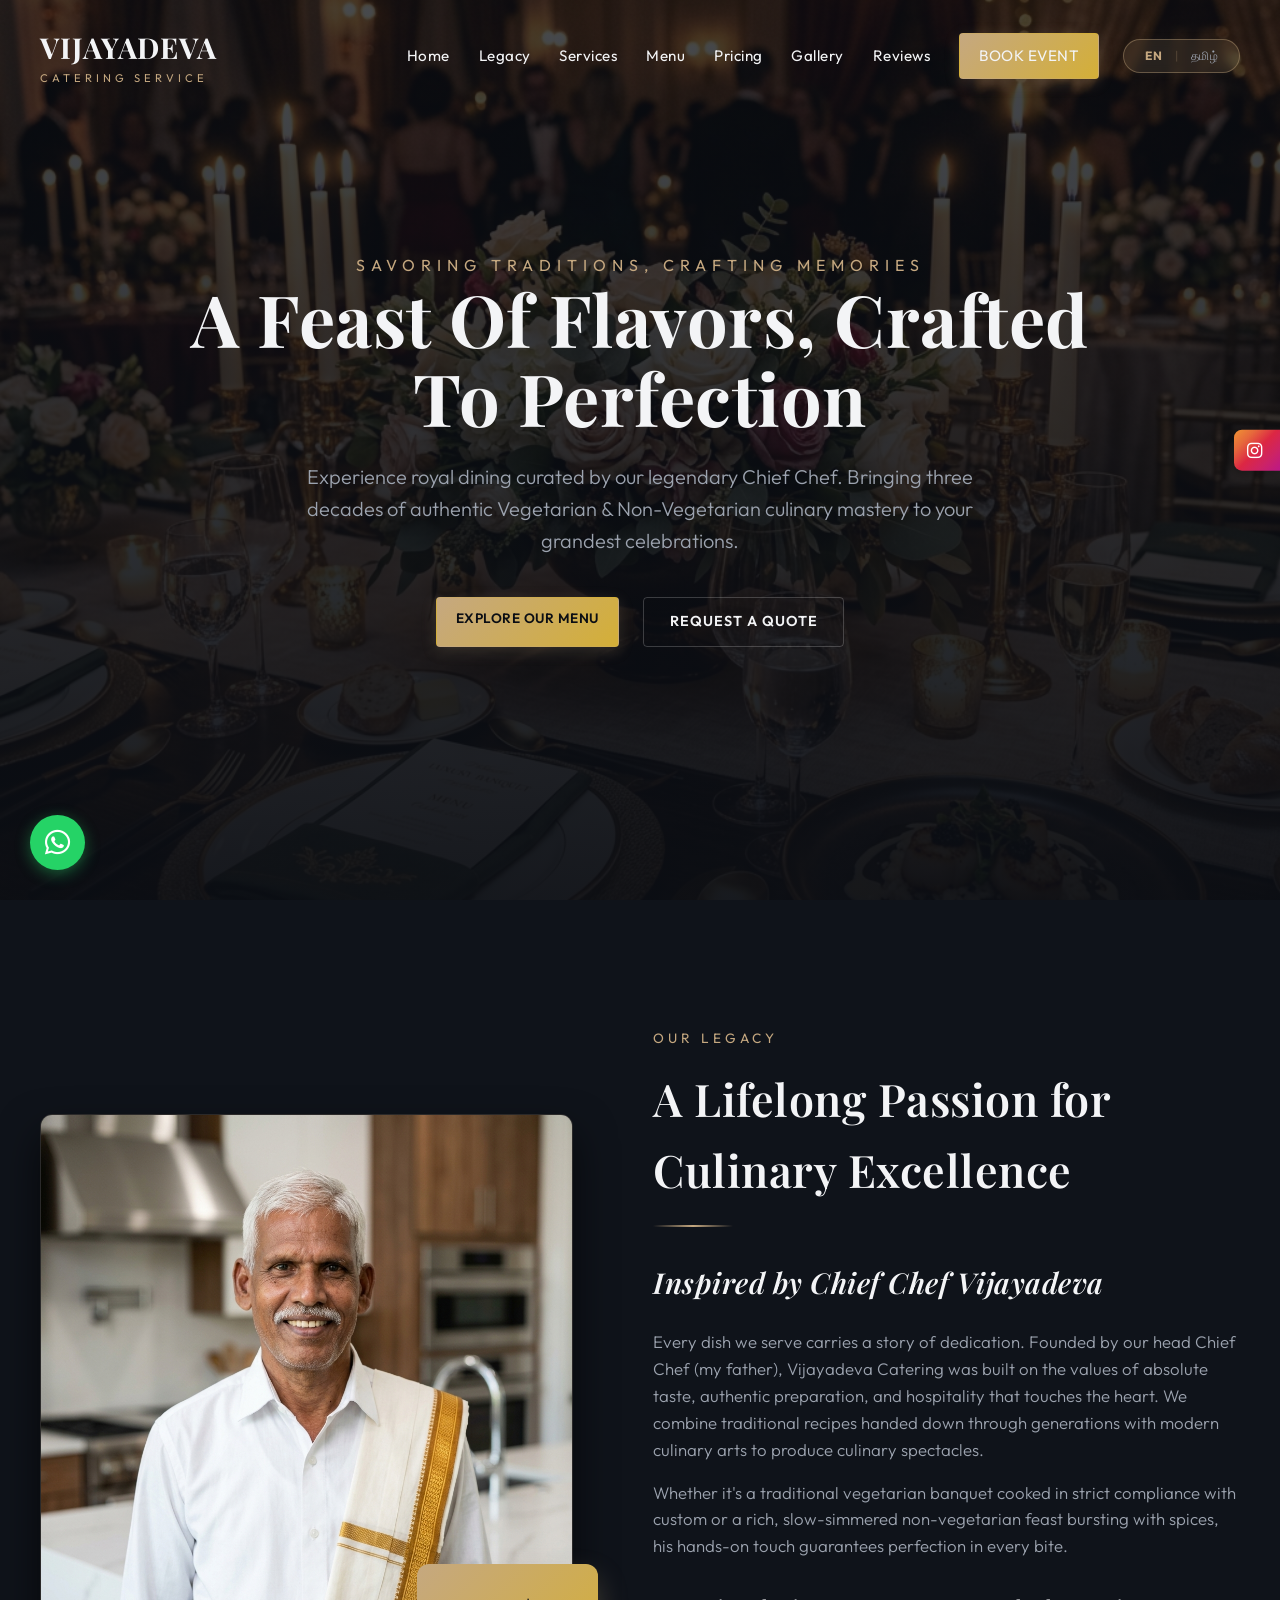
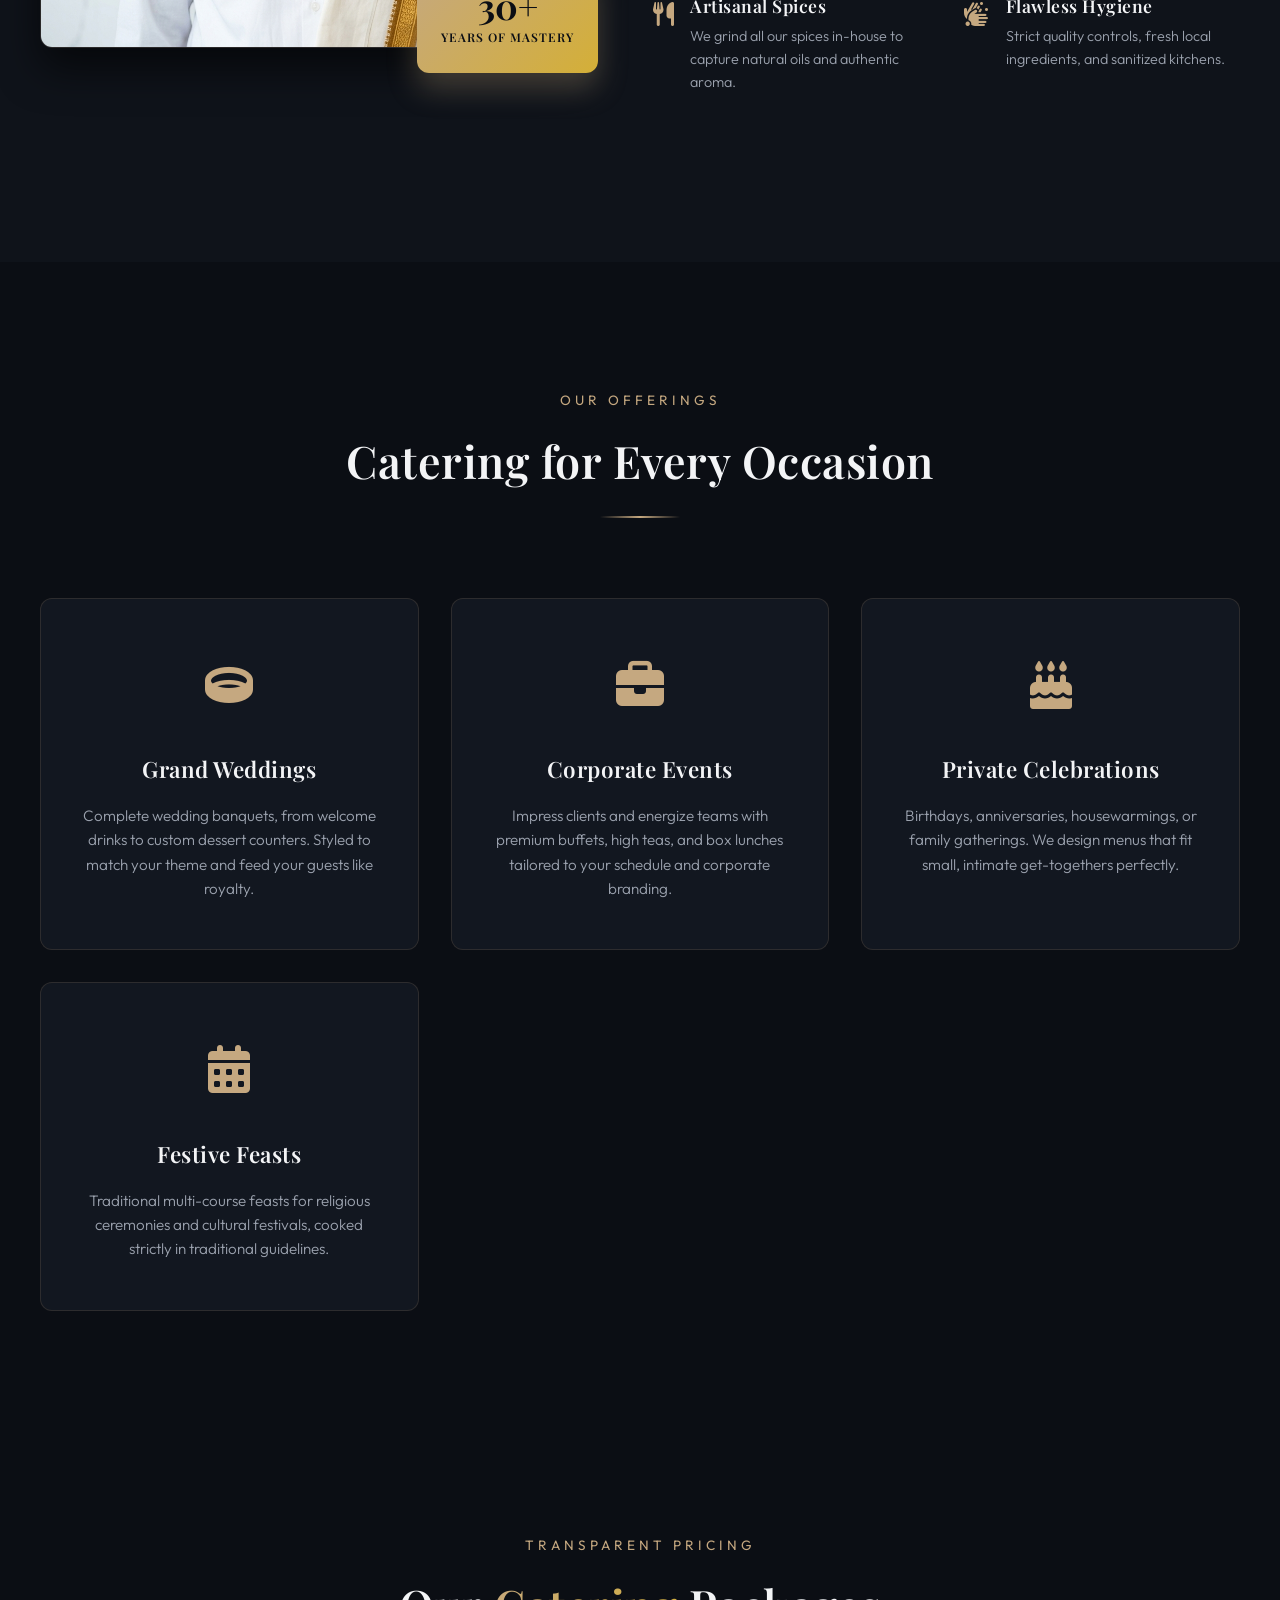
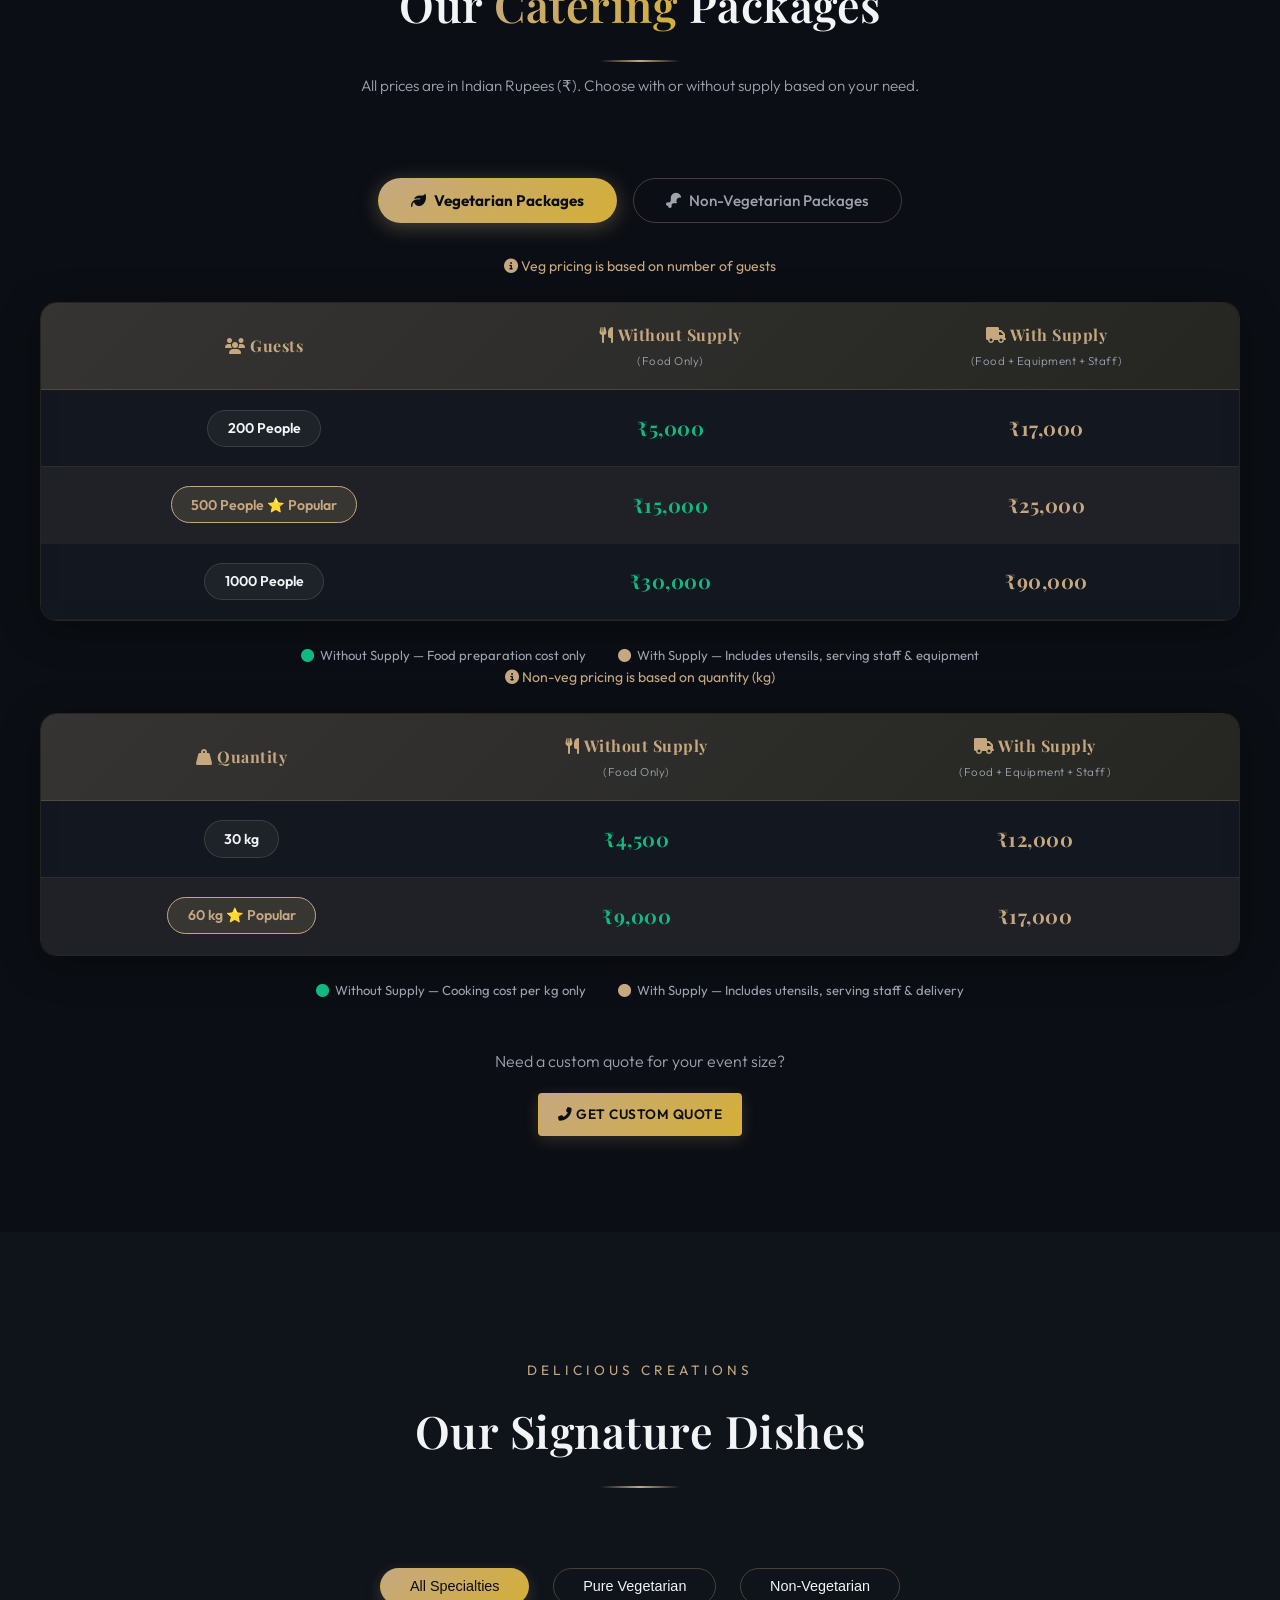
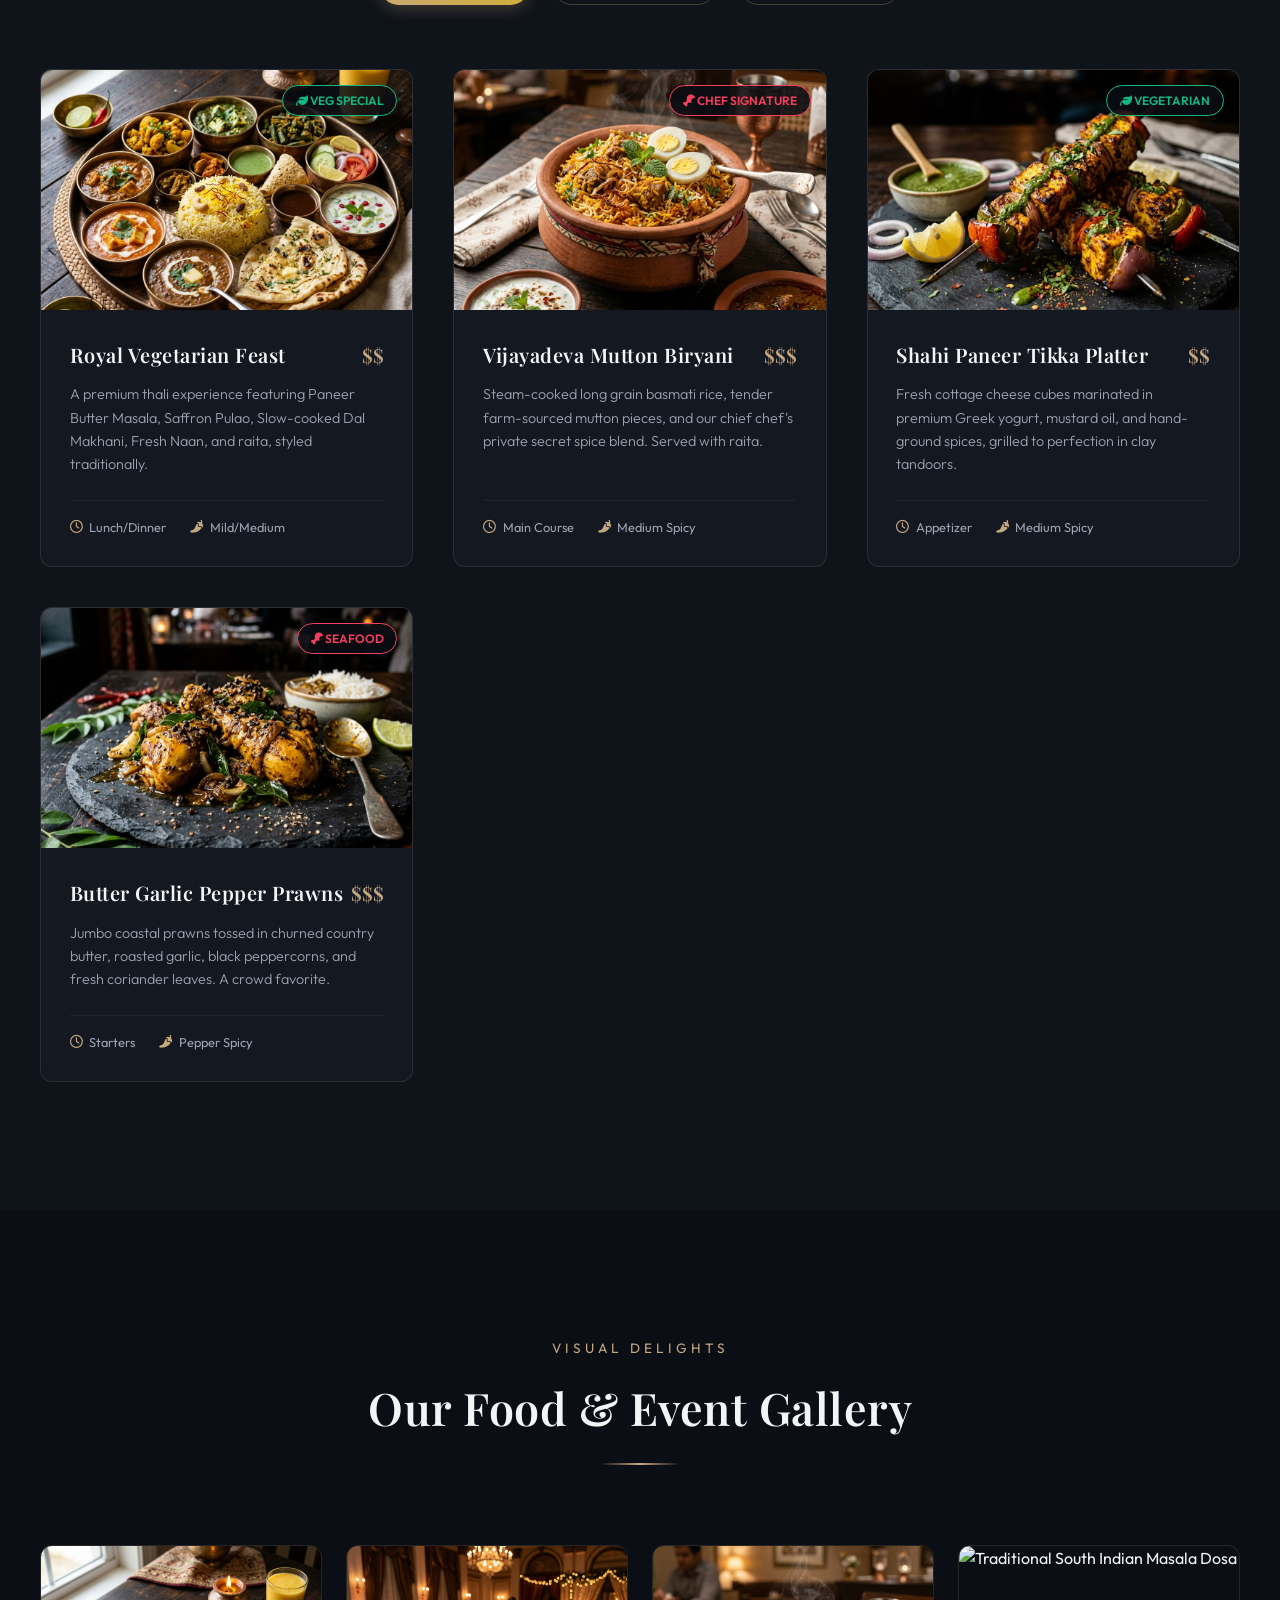
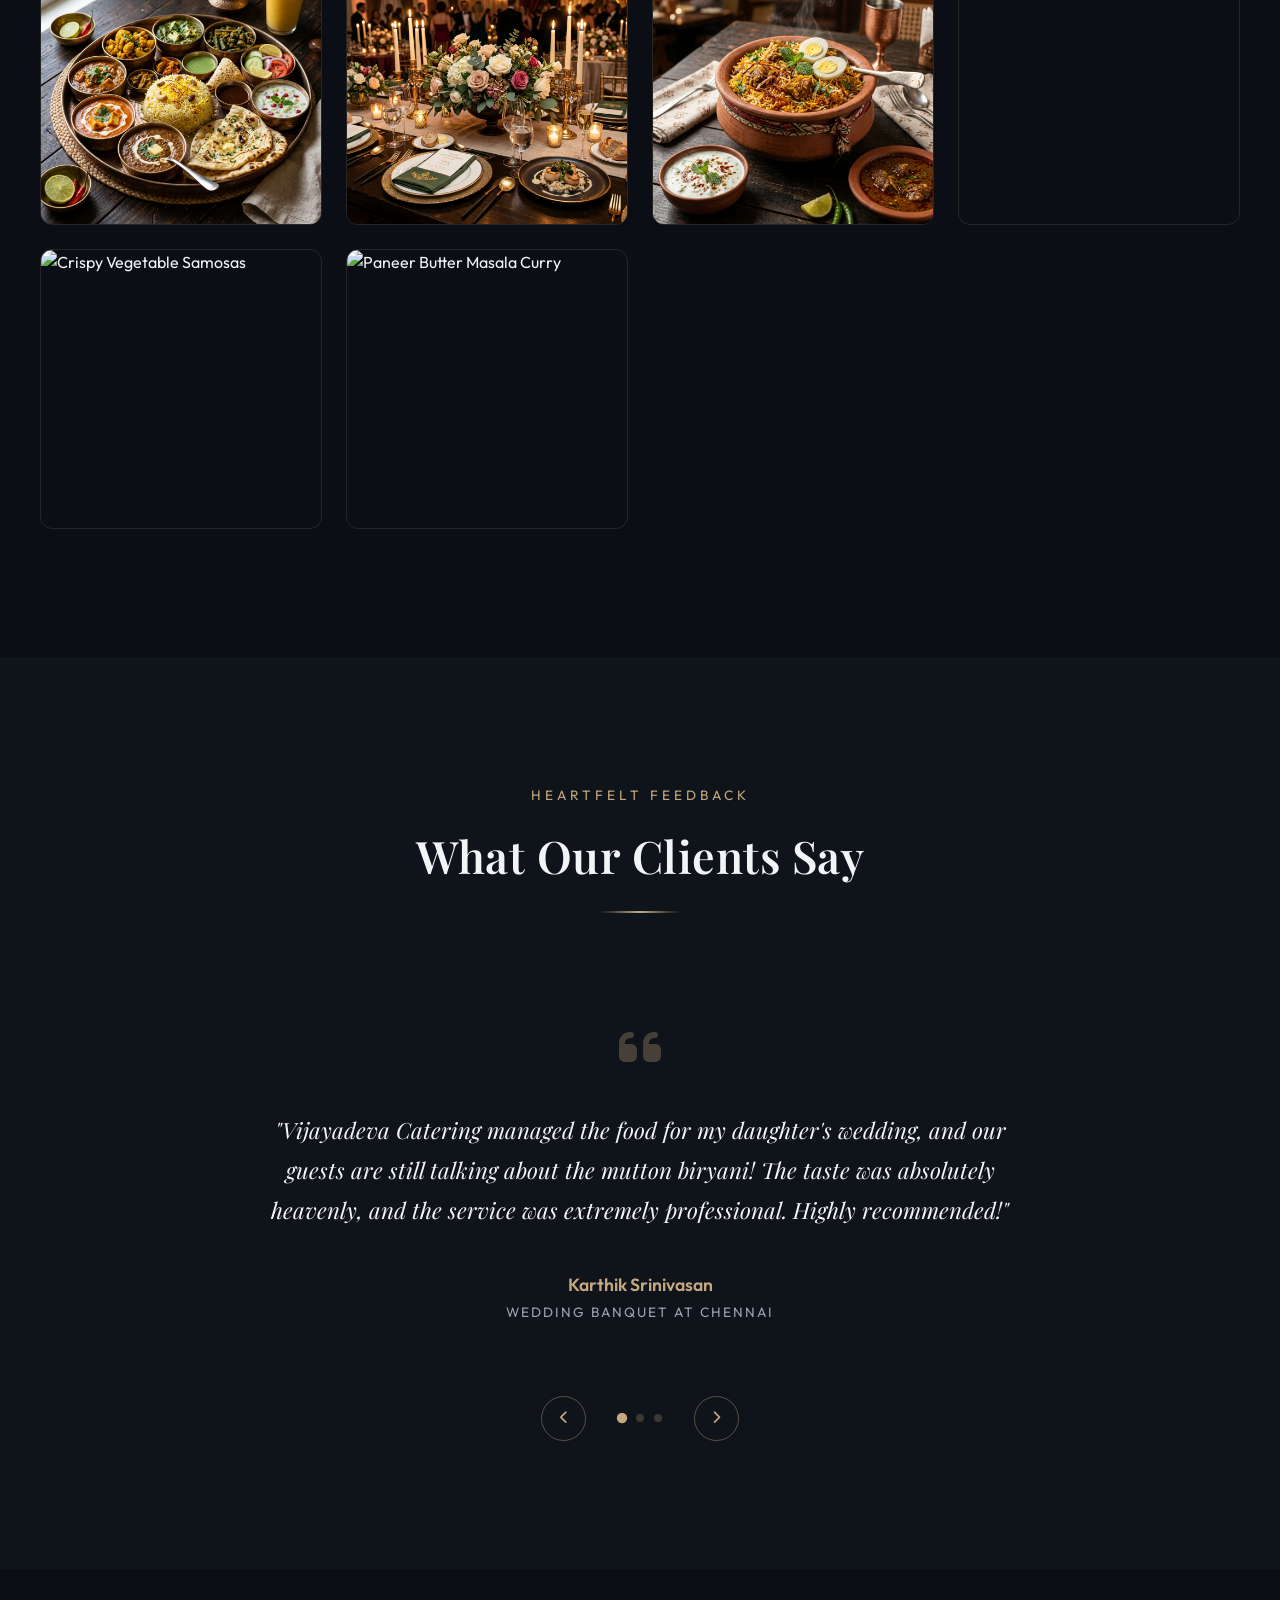
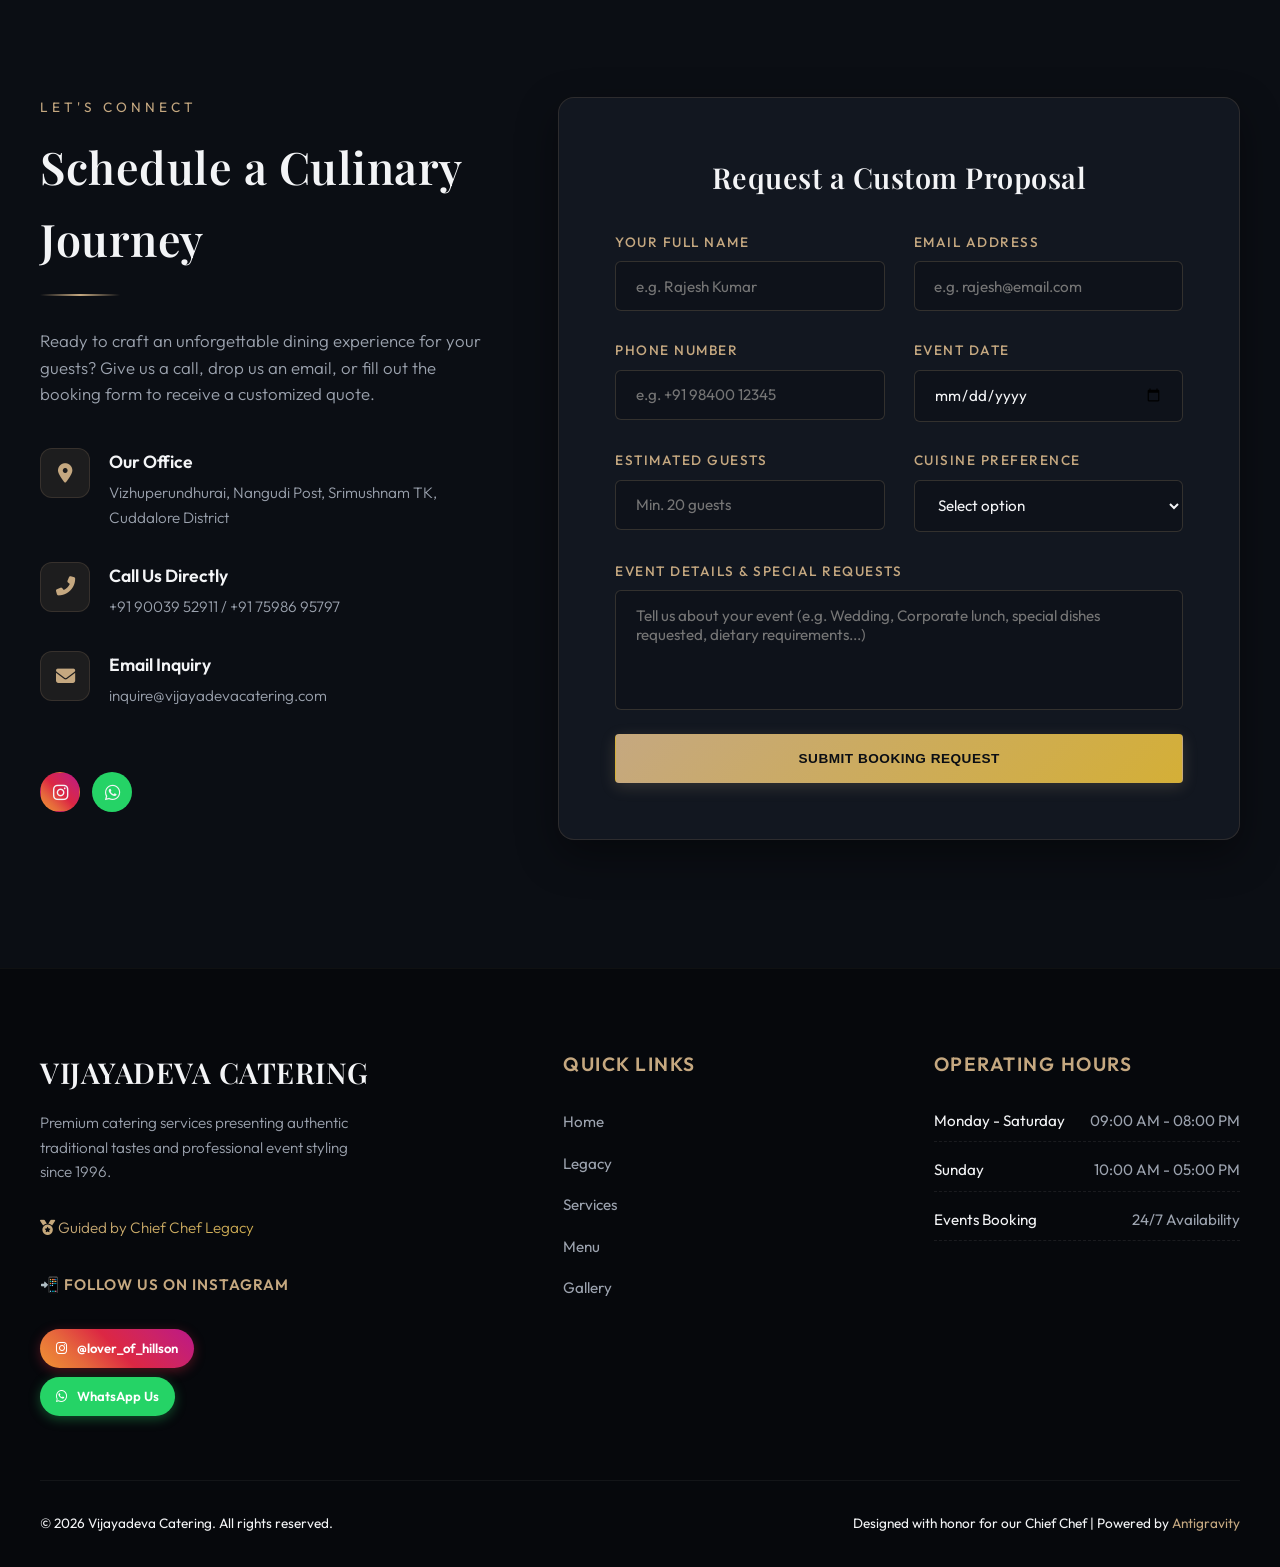
==== commit a2181561: "Add Instagram @lover_of_hillson - footer buttons, contact icons, floating sidebar" ====
--- a/index.html
+++ b/index.html
@@ -188,19 +188,19 @@
             </thead>
             <tbody>
               <tr class="pricing-row">
-                <td><span class="guest-badge">200 People</span></td>
-                <td><span class="price-tag">₹5,000</span></td>
-                <td><span class="price-tag supply">₹17,000</span></td>
+                <td data-label="Guests"><span class="guest-badge">200 People</span></td>
+                <td data-label="Without Supply (Food Only)"><span class="price-tag">₹5,000</span></td>
+                <td data-label="With Supply (Food+Staff)"><span class="price-tag supply">₹17,000</span></td>
               </tr>
               <tr class="pricing-row highlight">
-                <td><span class="guest-badge popular">500 People ⭐ Popular</span></td>
-                <td><span class="price-tag">₹15,000</span></td>
-                <td><span class="price-tag supply">₹25,000</span></td>
+                <td data-label="Guests"><span class="guest-badge popular">500 People ⭐ Popular</span></td>
+                <td data-label="Without Supply (Food Only)"><span class="price-tag">₹15,000</span></td>
+                <td data-label="With Supply (Food+Staff)"><span class="price-tag supply">₹25,000</span></td>
               </tr>
               <tr class="pricing-row">
-                <td><span class="guest-badge">1000 People</span></td>
-                <td><span class="price-tag">₹30,000</span></td>
-                <td><span class="price-tag supply">₹90,000</span></td>
+                <td data-label="Guests"><span class="guest-badge">1000 People</span></td>
+                <td data-label="Without Supply (Food Only)"><span class="price-tag">₹30,000</span></td>
+                <td data-label="With Supply (Food+Staff)"><span class="price-tag supply">₹90,000</span></td>
               </tr>
             </tbody>
           </table>
@@ -225,14 +225,14 @@
             </thead>
             <tbody>
               <tr class="pricing-row">
-                <td><span class="guest-badge">30 kg</span></td>
-                <td><span class="price-tag">₹4,500</span></td>
-                <td><span class="price-tag supply">₹12,000</span></td>
+                <td data-label="Quantity"><span class="guest-badge">30 kg</span></td>
+                <td data-label="Without Supply (Food Only)"><span class="price-tag">₹4,500</span></td>
+                <td data-label="With Supply (Food+Staff)"><span class="price-tag supply">₹12,000</span></td>
               </tr>
               <tr class="pricing-row highlight">
-                <td><span class="guest-badge popular">60 kg ⭐ Popular</span></td>
-                <td><span class="price-tag">₹9,000</span></td>
-                <td><span class="price-tag supply">₹17,000</span></td>
+                <td data-label="Quantity"><span class="guest-badge popular">60 kg ⭐ Popular</span></td>
+                <td data-label="Without Supply (Food Only)"><span class="price-tag">₹9,000</span></td>
+                <td data-label="With Supply (Food+Staff)"><span class="price-tag supply">₹17,000</span></td>
               </tr>
             </tbody>
           </table>
@@ -505,10 +505,8 @@
           </div>
 
           <div class="social-links">
-            <a href="#" class="social-icon"><i class="fab fa-facebook-f"></i></a>
-            <a href="#" class="social-icon"><i class="fab fa-instagram"></i></a>
-            <a href="#" class="social-icon"><i class="fab fa-youtube"></i></a>
-            <a href="https://wa.me/919344536941" target="_blank" rel="noopener noreferrer" class="social-icon" aria-label="WhatsApp"><i class="fab fa-whatsapp"></i></a>
+            <a href="https://www.instagram.com/lover_of_hillson" target="_blank" rel="noopener noreferrer" class="social-icon instagram" aria-label="Instagram"><i class="fab fa-instagram"></i></a>
+            <a href="https://wa.me/919344536941" target="_blank" rel="noopener noreferrer" class="social-icon whatsapp" aria-label="WhatsApp"><i class="fab fa-whatsapp"></i></a>
           </div>
         </div>
 
@@ -581,6 +579,17 @@
         <h4>VIJAYADEVA CATERING</h4>
         <p data-i18n="footer_brand_desc">Premium catering services presenting authentic traditional tastes and professional event styling since 1996.</p>
         <p class="gold-text"><i class="fas fa-medal"></i> <span data-i18n="footer_brand_badge">Guided by Chief Chef Legacy</span></p>
+        <div class="footer-social">
+          <p class="footer-follow-title">📲 Follow Us on Instagram</p>
+          <div class="footer-social-icons">
+            <a href="https://www.instagram.com/lover_of_hillson" target="_blank" rel="noopener noreferrer" class="footer-social-btn ig" aria-label="Instagram">
+              <i class="fab fa-instagram"></i><span>@lover_of_hillson</span>
+            </a>
+            <a href="https://wa.me/919344536941" target="_blank" rel="noopener noreferrer" class="footer-social-btn wa" aria-label="WhatsApp">
+              <i class="fab fa-whatsapp"></i><span>WhatsApp Us</span>
+            </a>
+          </div>
+        </div>
       </div>
 
       <div>
@@ -626,6 +635,14 @@
   <a href="https://wa.me/919344536941" target="_blank" rel="noopener noreferrer" class="whatsapp-float" aria-label="Chat with us on WhatsApp">
     <i class="fab fa-whatsapp"></i>
   </a>
+
+  <!-- Floating Social Sidebar -->
+  <div class="social-sidebar">
+    <a href="https://www.instagram.com/lover_of_hillson" target="_blank" rel="noopener noreferrer" class="sidebar-social-btn sidebar-ig" aria-label="Follow on Instagram">
+      <i class="fab fa-instagram"></i>
+      <span class="sidebar-label">Instagram</span>
+    </a>
+  </div>
 
   <!-- Link to External Logic -->
   <script src="script.js"></script>
--- a/style.css
+++ b/style.css
@@ -1264,106 +1264,239 @@
   }
 }
 
-/* Responsive Breakpoints */
+/* ================================================
+   RESPONSIVE BREAKPOINTS — FULL MOBILE ADAPTABILITY
+   ================================================ */
+
+/* === TABLET & SMALL LAPTOP (max 1024px) === */
 @media (max-width: 1024px) {
   h1 { font-size: 3.5rem; }
-  .about-grid {
-    grid-template-columns: 1fr;
-    gap: 4rem;
-  }
-  .about-content {
-    order: -1;
-  }
-  .contact-grid {
-    grid-template-columns: 1fr;
-    gap: 4rem;
-  }
-}
-
+  .about-grid { grid-template-columns: 1fr; gap: 4rem; }
+  .about-content { order: -1; }
+  .contact-grid { grid-template-columns: 1fr; gap: 4rem; }
+  .menu-grid { grid-template-columns: 1fr 1fr; }
+  .services-grid { grid-template-columns: 1fr 1fr; }
+}
+
+/* === MOBILE LANDSCAPE & TABLET (max 768px) === */
 @media (max-width: 768px) {
-  .nav-right {
-    gap: 1.2rem;
-  }
-
-  .menu-toggle {
-    display: flex;
-  }
-
+  /* --- Navigation --- */
+  .nav-right { gap: 1.2rem; }
+  .menu-toggle { display: flex; }
   .nav-links {
-    position: fixed;
-    top: 0;
-    right: -100%;
-    width: 280px;
-    height: 100vh;
-    background: #0b0e14;
-    flex-direction: column;
-    padding: 8rem 2rem 2rem 2rem;
-    gap: 2rem;
-    align-items: flex-start;
+    position: fixed; top: 0; right: -100%; width: 280px; height: 100vh;
+    background: #0b0e14; flex-direction: column;
+    padding: 8rem 2rem 2rem; gap: 2rem; align-items: flex-start;
     transition: var(--transition-smooth);
     border-left: 1px solid var(--card-border);
     box-shadow: -10px 0 30px rgba(0,0,0,0.5);
   }
-
-  .nav-links.active {
-    right: 0;
+  .nav-links.active { right: 0; }
+  .nav-links a { font-size: 1.1rem; }
+
+  /* --- Hero --- */
+  .hero { padding: 7rem 1.5rem 5rem; text-align: center; }
+  .hero-title { font-size: 2.6rem; line-height: 1.2; }
+  .hero-desc { font-size: 1rem; }
+  .hero-btns { flex-direction: column; align-items: center; gap: 1rem; max-width: 280px; margin: 0 auto; }
+  .hero-btns a { width: 100%; text-align: center; }
+  .cta-btn { width: auto; text-align: center; }
+
+  /* --- Sections General --- */
+  .section-title { font-size: 2rem; }
+  .section-subtitle { font-size: 0.8rem; letter-spacing: 2px; }
+  .container { padding: 0 1.5rem; }
+
+  /* --- About --- */
+  .about { padding: 5rem 1.5rem; }
+  .about-grid { grid-template-columns: 1fr; gap: 3rem; }
+  .about-content { order: -1; }
+  .about-img-container { min-height: 300px; }
+  .about-highlights { grid-template-columns: 1fr; }
+  .badge-experience { bottom: -15px; right: 15px; padding: 1rem; }
+  .badge-experience .number { font-size: 1.8rem; }
+
+  /* --- Services --- */
+  .services { padding: 5rem 1.5rem; }
+  .services-grid { grid-template-columns: 1fr 1fr; gap: 1.2rem; }
+  .service-card { padding: 1.8rem 1.2rem; }
+
+  /* --- Pricing --- */
+  .pricing-section { padding: 5rem 1.5rem; }
+  .pricing-tabs { gap: 0.6rem; flex-wrap: wrap; justify-content: center; }
+  .pricing-tab-btn { padding: 0.65rem 1.2rem; font-size: 0.88rem; }
+
+  /* --- Menu --- */
+  .menu-section { padding: 5rem 1.5rem; }
+  .menu-grid { grid-template-columns: 1fr; gap: 1.5rem; }
+  .menu-filter-buttons { gap: 0.5rem; flex-wrap: wrap; justify-content: center; }
+  .filter-btn { padding: 0.5rem 1.2rem; font-size: 0.82rem; }
+
+  /* --- Gallery --- */
+  .gallery { padding: 5rem 1.5rem; }
+  .gallery-grid { grid-template-columns: 1fr 1fr; gap: 0.8rem; }
+
+  /* --- Testimonials --- */
+  .testimonials { padding: 5rem 1.5rem; }
+  .testimonial-text { font-size: 1rem; }
+  .slider-container { padding: 2.5rem 1.5rem; }
+
+  /* --- Contact --- */
+  .contact-section { padding: 5rem 1.5rem; }
+  .contact-grid { grid-template-columns: 1fr; gap: 3rem; }
+  .form-grid { grid-template-columns: 1fr; }
+  .form-group.full-width { grid-column: span 1; }
+  .form-card { padding: 2rem; border-radius: 12px; }
+
+  /* --- Footer --- */
+  footer { padding: 4rem 1.5rem 2rem; }
+  .footer-grid { grid-template-columns: 1fr; gap: 2.5rem; }
+  .footer-bottom { flex-direction: column; gap: 0.5rem; text-align: center; }
+}
+
+/* === SMALL MOBILE (max 480px) === */
+@media (max-width: 480px) {
+  /* --- Hero --- */
+  .hero { padding: 6rem 1.2rem 4rem; }
+  .hero-title { font-size: 2rem; }
+  .hero-tagline { font-size: 0.75rem; letter-spacing: 2px; }
+  .hero-desc { font-size: 0.9rem; line-height: 1.7; }
+
+  /* --- Sections --- */
+  .section-title { font-size: 1.7rem; }
+  .container { padding: 0 1rem; }
+
+  /* --- About --- */
+  .about { padding: 4rem 1rem; }
+  .about-img-container { min-height: 240px; }
+  .about-text { font-size: 0.92rem; }
+  .highlight-title { font-size: 1rem; }
+  .highlight-desc { font-size: 0.82rem; }
+
+  /* --- Services --- */
+  .services { padding: 4rem 1rem; }
+  .services-grid { grid-template-columns: 1fr; gap: 1rem; }
+  .service-card { padding: 1.5rem 1rem; }
+  .service-icon { width: 55px; height: 55px; font-size: 1.3rem; }
+
+  /* --- PRICING TABLE → FULL CARD LAYOUT --- */
+  .pricing-section { padding: 4rem 1rem; }
+  .pricing-tabs { gap: 0.4rem; }
+  .pricing-tab-btn { padding: 0.55rem 0.9rem; font-size: 0.78rem; }
+
+  /* Hide desktop table header */
+  .pricing-table thead { display: none; }
+
+  /* Convert table to block cards */
+  .pricing-table,
+  .pricing-table tbody,
+  .pricing-table tr,
+  .pricing-table td { display: block; width: 100%; box-sizing: border-box; }
+
+  /* Remove old table container styles */
+  .pricing-table-container {
+    overflow-x: visible !important;
+    border: none !important;
+    box-shadow: none !important;
+    border-radius: 0 !important;
+    background: transparent !important;
   }
 
-  .nav-links a {
-    font-size: 1.1rem;
+  /* Each row = styled card */
+  .pricing-table tbody tr.pricing-row {
+    margin-bottom: 1rem;
+    border-radius: 14px;
+    border: 1px solid rgba(197,168,128,0.2);
+    overflow: hidden;
+    background: var(--card-bg);
+    box-shadow: 0 4px 15px rgba(0,0,0,0.2);
   }
-
-  .cta-btn {
-    width: 100%;
-    text-align: center;
+  .pricing-table tbody tr.pricing-row.highlight {
+    border-color: var(--primary);
+    box-shadow: 0 0 25px rgba(197,168,128,0.18);
   }
 
-  .hero-title {
-    font-size: 3rem;
+  /* Each td = label + value row */
+  .pricing-table td {
+    display: flex !important;
+    justify-content: space-between;
+    align-items: center;
+    padding: 0.85rem 1.1rem;
+    border-bottom: 1px solid rgba(197,168,128,0.08);
+    font-size: 0.88rem;
+    text-align: left !important;
   }
-
-  .hero-desc {
-    font-size: 1.1rem;
+  .pricing-table td:last-child { border-bottom: none; }
+
+  /* Column label shown via data-label */
+  .pricing-table td::before {
+    content: attr(data-label);
+    font-size: 0.72rem;
+    color: var(--text-muted);
+    font-weight: 500;
+    flex: 1;
+    padding-right: 0.5rem;
   }
 
-  .hero-btns {
-    flex-direction: column;
-    width: 100%;
-    max-width: 300px;
-    margin: 0 auto;
-  }
-
-  .section-title {
-    font-size: 2.2rem;
-  }
-
-  .form-grid {
-    grid-template-columns: 1fr;
-  }
-
-  .form-group.full-width {
-    grid-column: span 1;
-  }
-
-  .form-card {
-    padding: 2rem;
-  }
-
-  .footer-grid {
-    grid-template-columns: 1fr;
-    gap: 3rem;
-  }
-
-  .badge-experience {
-    bottom: -15px;
-    right: 15px;
-    padding: 1rem;
-  }
-
-  .badge-experience .number {
-    font-size: 1.8rem;
-  }
-}
+  .guest-badge { font-size: 0.78rem; padding: 0.25rem 0.7rem; }
+  .price-tag { font-size: 1rem; }
+  .pricing-legend { flex-direction: column; gap: 0.6rem; align-items: flex-start; padding: 0; }
+  .pricing-legend span { font-size: 0.78rem; }
+  .pricing-cta p { font-size: 0.88rem; }
+
+  /* --- Menu --- */
+  .menu-section { padding: 4rem 1rem; }
+  .menu-grid { grid-template-columns: 1fr; }
+  .menu-item { flex-direction: column; border-radius: 12px; }
+  .menu-item-img { width: 100%; height: 190px; border-radius: 12px 12px 0 0; }
+  .menu-item-img img { border-radius: 12px 12px 0 0; }
+  .menu-item-info { padding: 1.2rem; }
+  .menu-item-title { font-size: 1.05rem; }
+  .menu-item-desc { font-size: 0.82rem; }
+  .menu-feature { font-size: 0.75rem; padding: 0.25rem 0.7rem; }
+
+  /* --- Gallery --- */
+  .gallery { padding: 4rem 1rem; }
+  .gallery-grid { grid-template-columns: 1fr 1fr; gap: 0.5rem; }
+  .gallery-item { border-radius: 8px; }
+
+  /* --- Testimonials --- */
+  .testimonials { padding: 4rem 1rem; }
+  .testimonial-text { font-size: 0.9rem; line-height: 1.7; }
+  .slider-container { padding: 1.8rem 1rem; border-radius: 12px; }
+  .client-name { font-size: 1rem; }
+  .client-event { font-size: 0.78rem; }
+
+  /* --- Contact & Form --- */
+  .contact-section { padding: 4rem 1rem; }
+  .form-card { padding: 1.5rem 1.2rem; }
+  .form-input, .form-select, .form-textarea { font-size: 0.9rem; padding: 0.7rem 1rem; }
+  .submit-btn { padding: 0.9rem 1.5rem; font-size: 0.95rem; width: 100%; }
+
+  /* --- Footer --- */
+  footer { padding: 3rem 1rem 1.5rem; }
+  .footer-grid { grid-template-columns: 1fr; gap: 2rem; }
+  .footer-brand h4 { font-size: 1.1rem; }
+  .footer-links li a { font-size: 0.88rem; }
+  .hours-item { font-size: 0.82rem; }
+  .footer-bottom { flex-direction: column; gap: 0.4rem; font-size: 0.72rem; text-align: center; }
+
+  /* --- Floating Buttons --- */
+  .whatsapp-float { width: 48px; height: 48px; font-size: 1.5rem; bottom: 20px; left: 15px; }
+  .scroll-top { width: 40px; height: 40px; font-size: 0.9rem; bottom: 20px; right: 15px; }
+}
+
+/* === VERY SMALL MOBILE (max 360px) === */
+@media (max-width: 360px) {
+  .hero-title { font-size: 1.7rem; }
+  .section-title { font-size: 1.5rem; }
+  .pricing-tab-btn { padding: 0.45rem 0.7rem; font-size: 0.72rem; }
+  .services-grid { grid-template-columns: 1fr; }
+  .gallery-grid { grid-template-columns: 1fr; }
+  .menu-item-img { height: 170px; }
+  .form-card { padding: 1rem; }
+}
+
 
 /* ===== PRICING SECTION ===== */
 .pricing-section { padding: 6rem 2rem; position: relative; }
@@ -1374,8 +1507,8 @@
 .pricing-table-wrap { display: none; animation: fadeInUp 0.4s ease; }
 .pricing-table-wrap.active { display: block; }
 .pricing-note { text-align: center; color: var(--primary); font-size: 0.88rem; margin-bottom: 1.5rem; }
-.pricing-table-container { overflow-x: auto; border-radius: 16px; border: 1px solid rgba(197,168,128,0.15); box-shadow: 0 8px 40px rgba(0,0,0,0.3); }
-.pricing-table { width: 100%; border-collapse: collapse; background: var(--card-bg); backdrop-filter: blur(10px); }
+.pricing-table-container { overflow-x: auto; -webkit-overflow-scrolling: touch; border-radius: 16px; border: 1px solid rgba(197,168,128,0.15); box-shadow: 0 8px 40px rgba(0,0,0,0.3); }
+.pricing-table { width: 100%; min-width: 400px; border-collapse: collapse; background: var(--card-bg); backdrop-filter: blur(10px); }
 .pricing-table thead tr { background: linear-gradient(135deg, rgba(197,168,128,0.2), rgba(212,175,55,0.1)); }
 .pricing-table th { padding: 1.2rem 2rem; text-align: center; font-family: var(--font-serif); font-size: 1rem; color: var(--primary); letter-spacing: 0.5px; border-bottom: 1px solid rgba(197,168,128,0.2); }
 .pricing-table th small { display: block; font-family: var(--font-sans); font-size: 0.72rem; color: var(--text-muted); font-weight: 300; margin-top: 4px; }
@@ -1392,6 +1525,79 @@
 .pricing-cta { text-align: center; margin-top: 3rem; }
 .pricing-cta p { font-size: 1rem; color: var(--text-muted); margin-bottom: 1.2rem; }
 
+/* ===== SOCIAL ICON COLORS (contact panel) ===== */
+.social-icon.instagram { background: linear-gradient(45deg, #f09433, #e6683c, #dc2743, #cc2366, #bc1888) !important; border-color: transparent !important; }
+.social-icon.whatsapp { background: #25d366 !important; border-color: transparent !important; }
+.social-links { display: flex; gap: 0.75rem; margin-top: 1.5rem; }
+
+/* ===== FOOTER SOCIAL SECTION ===== */
+.footer-social { margin-top: 1.5rem; }
+.footer-follow-title { font-size: 0.82rem; color: var(--primary); font-weight: 600; letter-spacing: 1px; text-transform: uppercase; margin-bottom: 0.8rem; }
+.footer-social-icons { display: flex; flex-direction: column; gap: 0.6rem; }
+.footer-social-btn {
+  display: flex; align-items: center; gap: 0.65rem;
+  padding: 0.55rem 1rem; border-radius: 50px;
+  font-size: 0.82rem; font-weight: 600; text-decoration: none;
+  transition: all 0.3s ease; width: fit-content;
+}
+.footer-social-btn.ig {
+  background: linear-gradient(45deg, #f09433, #e6683c, #dc2743, #cc2366, #bc1888);
+  color: #fff; box-shadow: 0 3px 12px rgba(220,39,67,0.35);
+}
+.footer-social-btn.ig:hover { transform: translateX(4px); box-shadow: 0 5px 18px rgba(220,39,67,0.5); }
+.footer-social-btn.wa {
+  background: #25d366; color: #fff;
+  box-shadow: 0 3px 12px rgba(37,211,102,0.35);
+}
+.footer-social-btn.wa:hover { transform: translateX(4px); box-shadow: 0 5px 18px rgba(37,211,102,0.5); }
+
+/* ===== FLOATING INSTAGRAM SIDEBAR ===== */
+.social-sidebar {
+  position: fixed;
+  right: 0;
+  top: 50%;
+  transform: translateY(-50%);
+  z-index: 999;
+  display: flex;
+  flex-direction: column;
+  gap: 0.4rem;
+}
+.sidebar-social-btn {
+  display: flex;
+  align-items: center;
+  padding: 0.65rem 0.8rem;
+  color: #fff;
+  font-size: 1.1rem;
+  text-decoration: none;
+  border-radius: 8px 0 0 8px;
+  transition: all 0.3s ease;
+  overflow: hidden;
+  max-width: 46px;
+  white-space: nowrap;
+  box-shadow: -3px 3px 12px rgba(0,0,0,0.3);
+}
+.sidebar-social-btn:hover { max-width: 160px; padding-right: 1.2rem; }
+.sidebar-social-btn .sidebar-label {
+  font-size: 0.78rem;
+  font-weight: 600;
+  margin-left: 0.6rem;
+  opacity: 0;
+  transition: opacity 0.3s ease;
+  white-space: nowrap;
+}
+.sidebar-social-btn:hover .sidebar-label { opacity: 1; }
+.sidebar-ig { background: linear-gradient(135deg, #f09433, #e6683c, #dc2743, #cc2366, #bc1888); }
+.sidebar-fb { background: #1877f2; }
+
+/* Hide sidebar on very small screens */
+@media (max-width: 480px) {
+  .social-sidebar { display: none; }
+}
+
+
+
+
+
 /* Floating WhatsApp Button */
 .whatsapp-float {
   position: fixed;
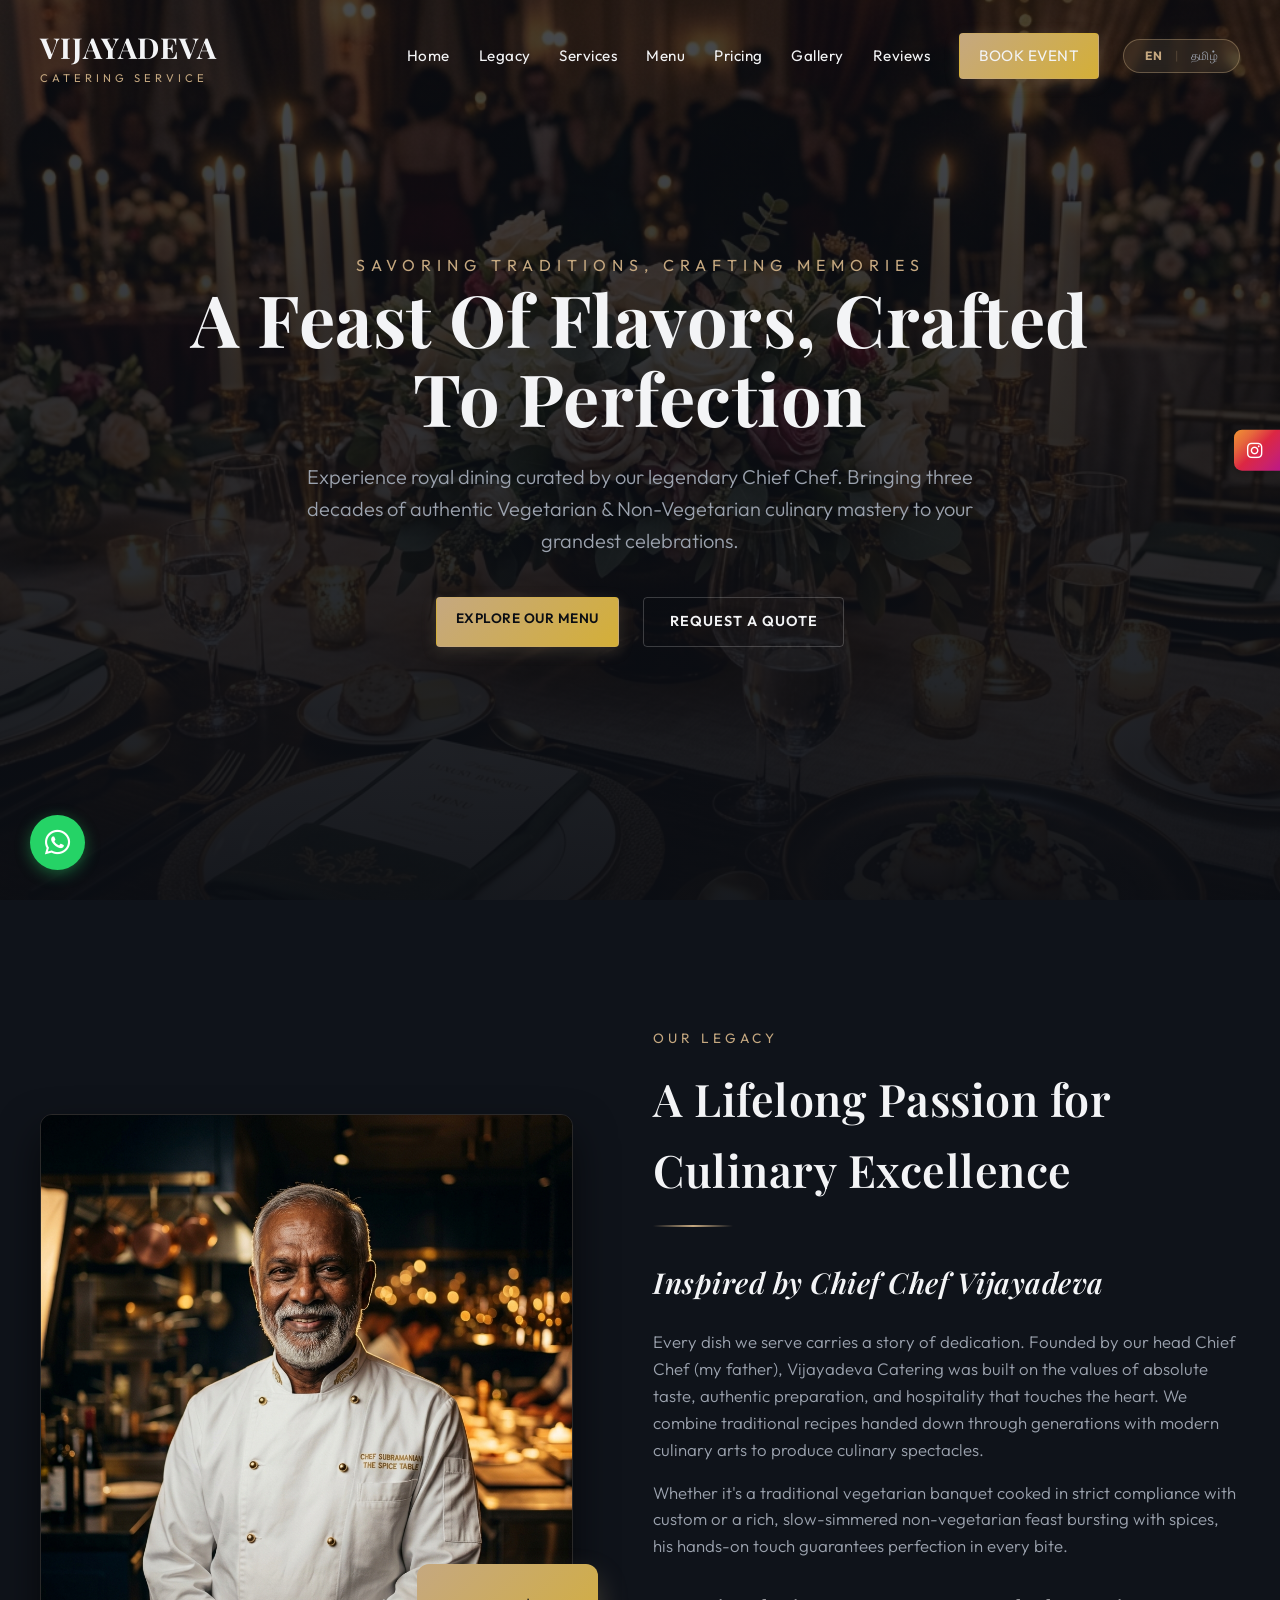
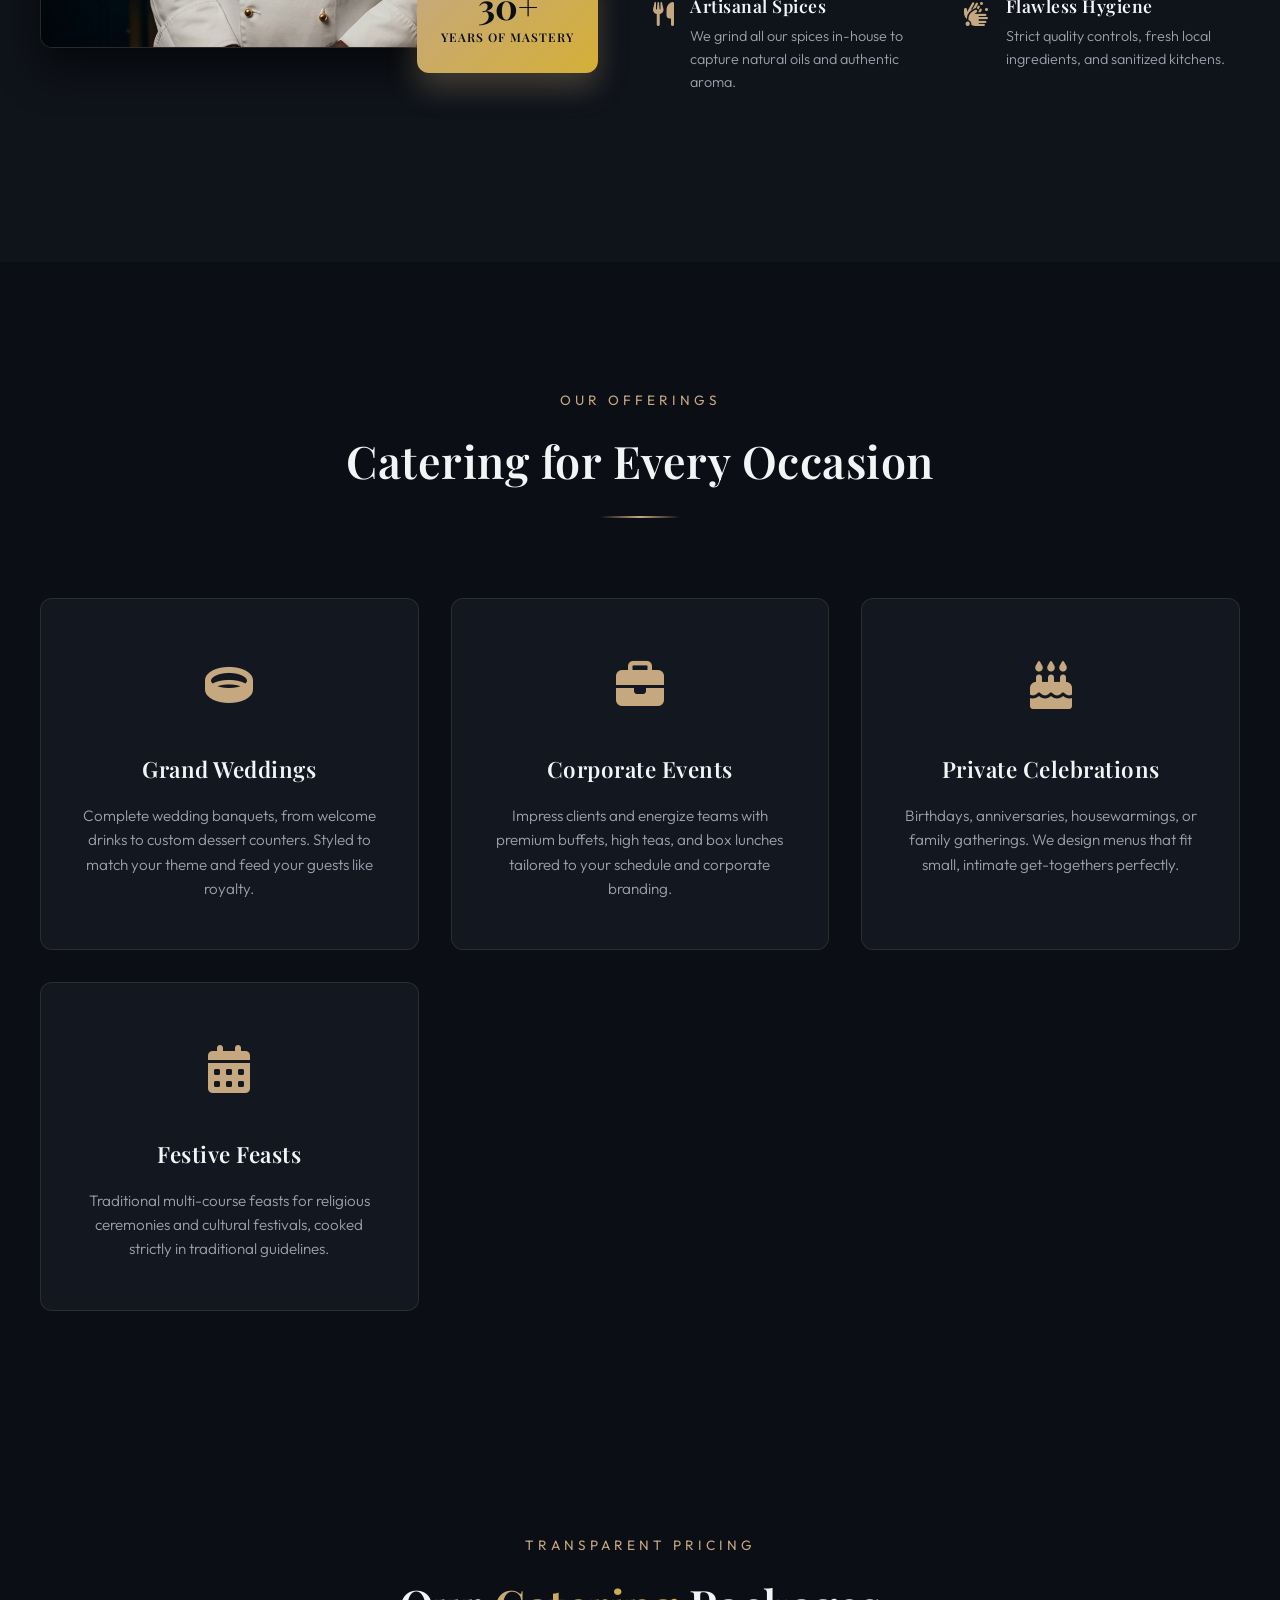
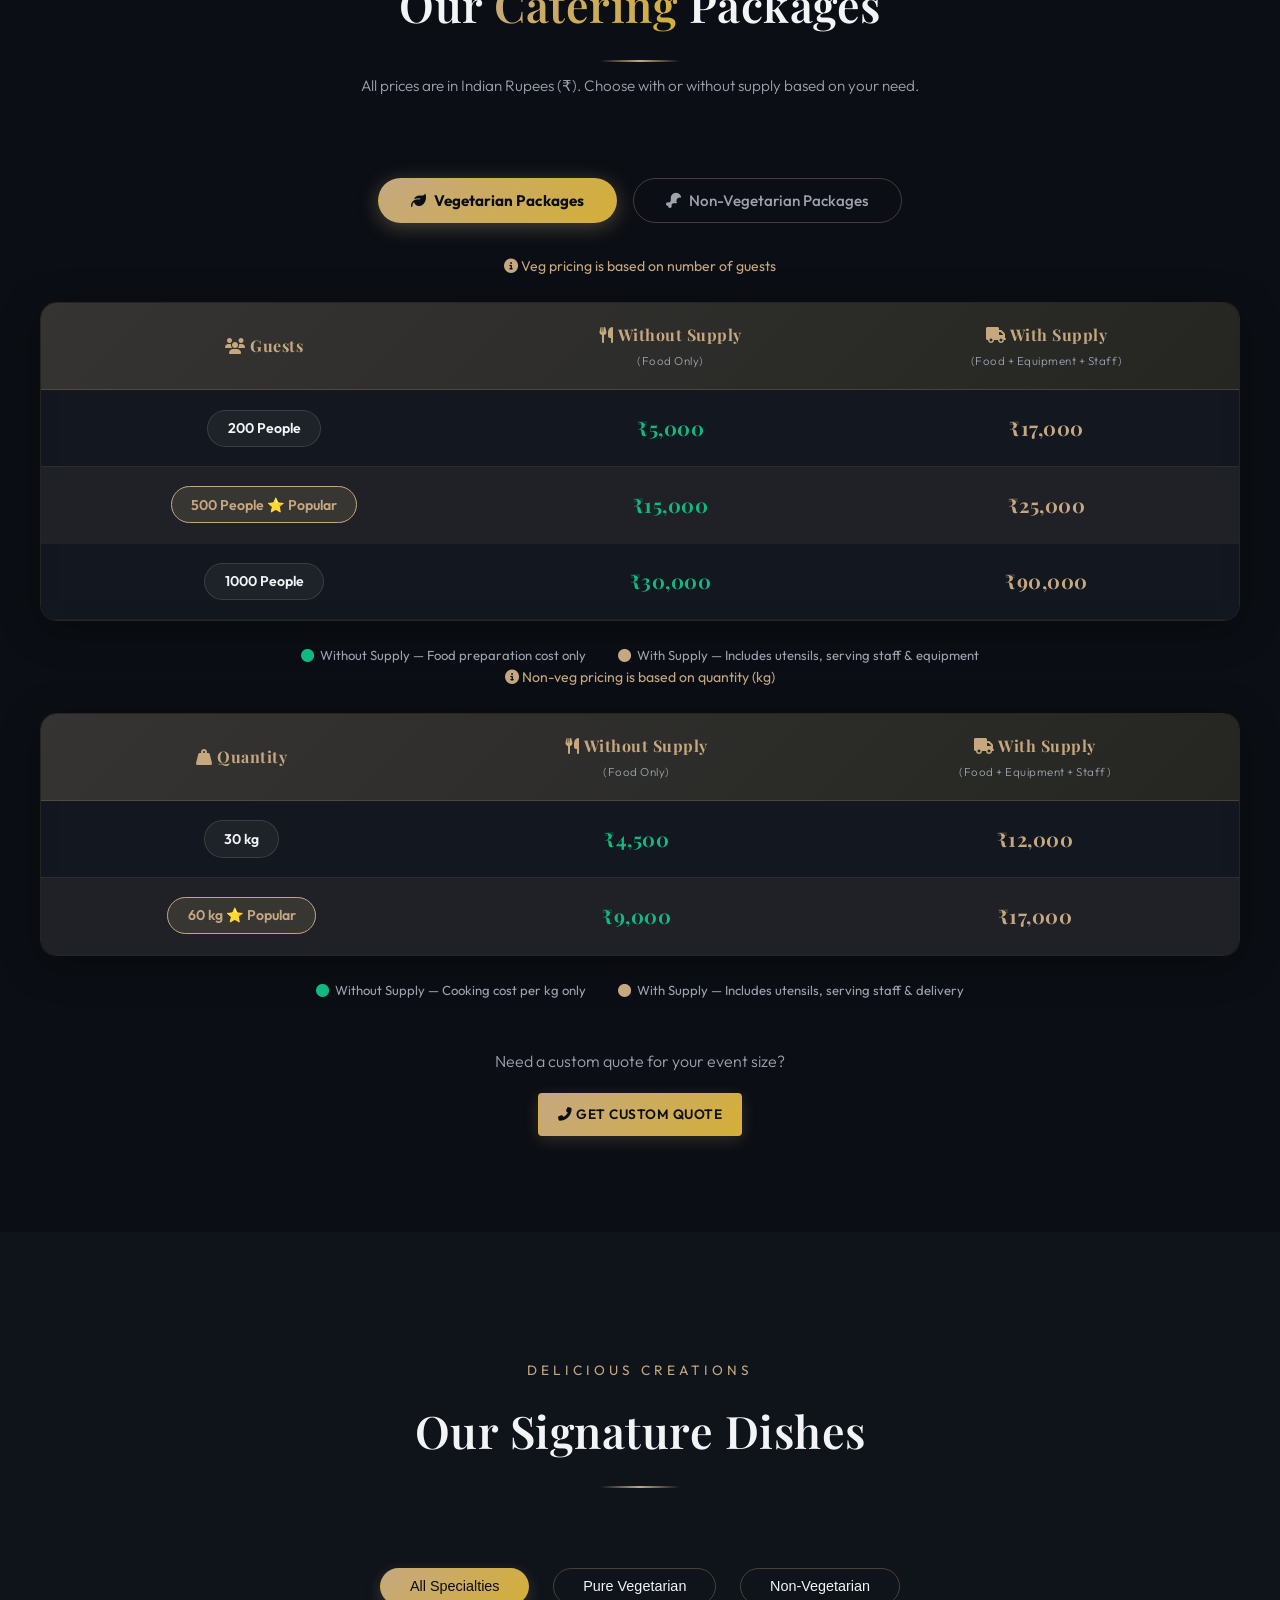
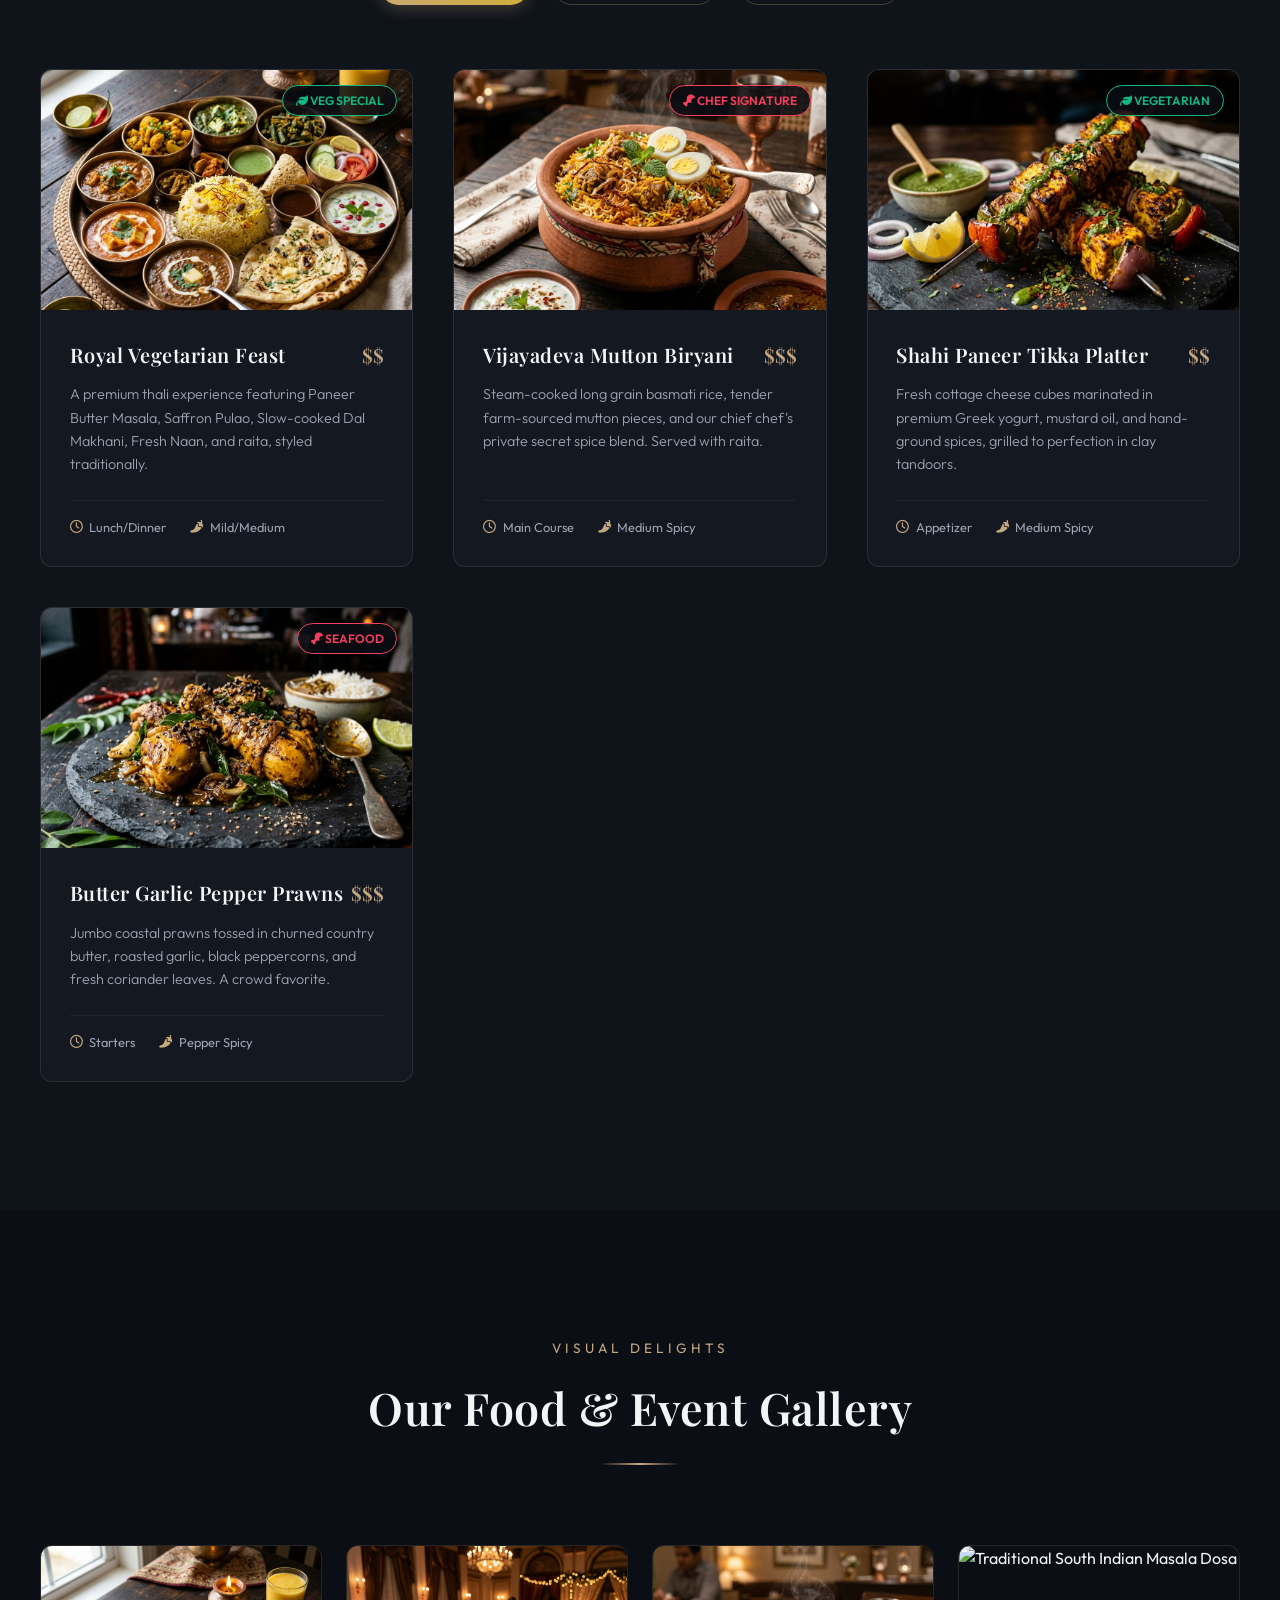
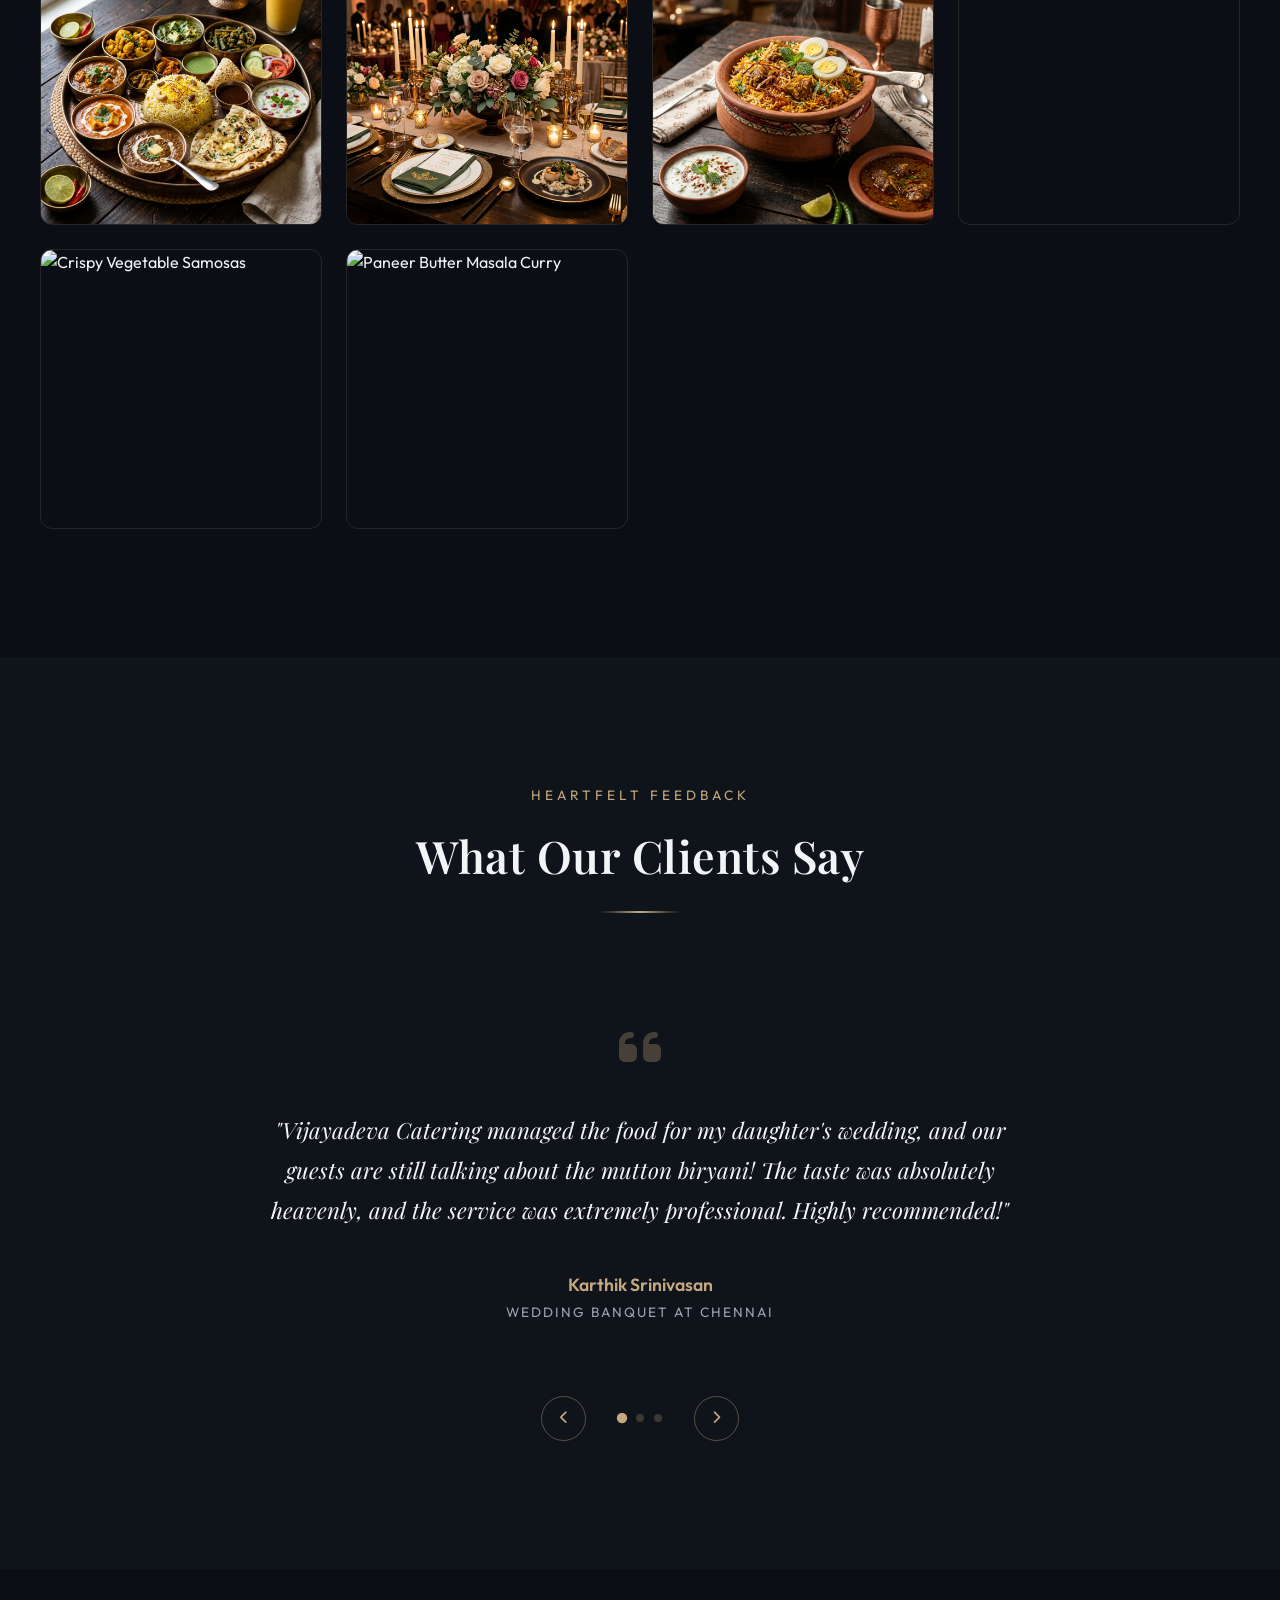
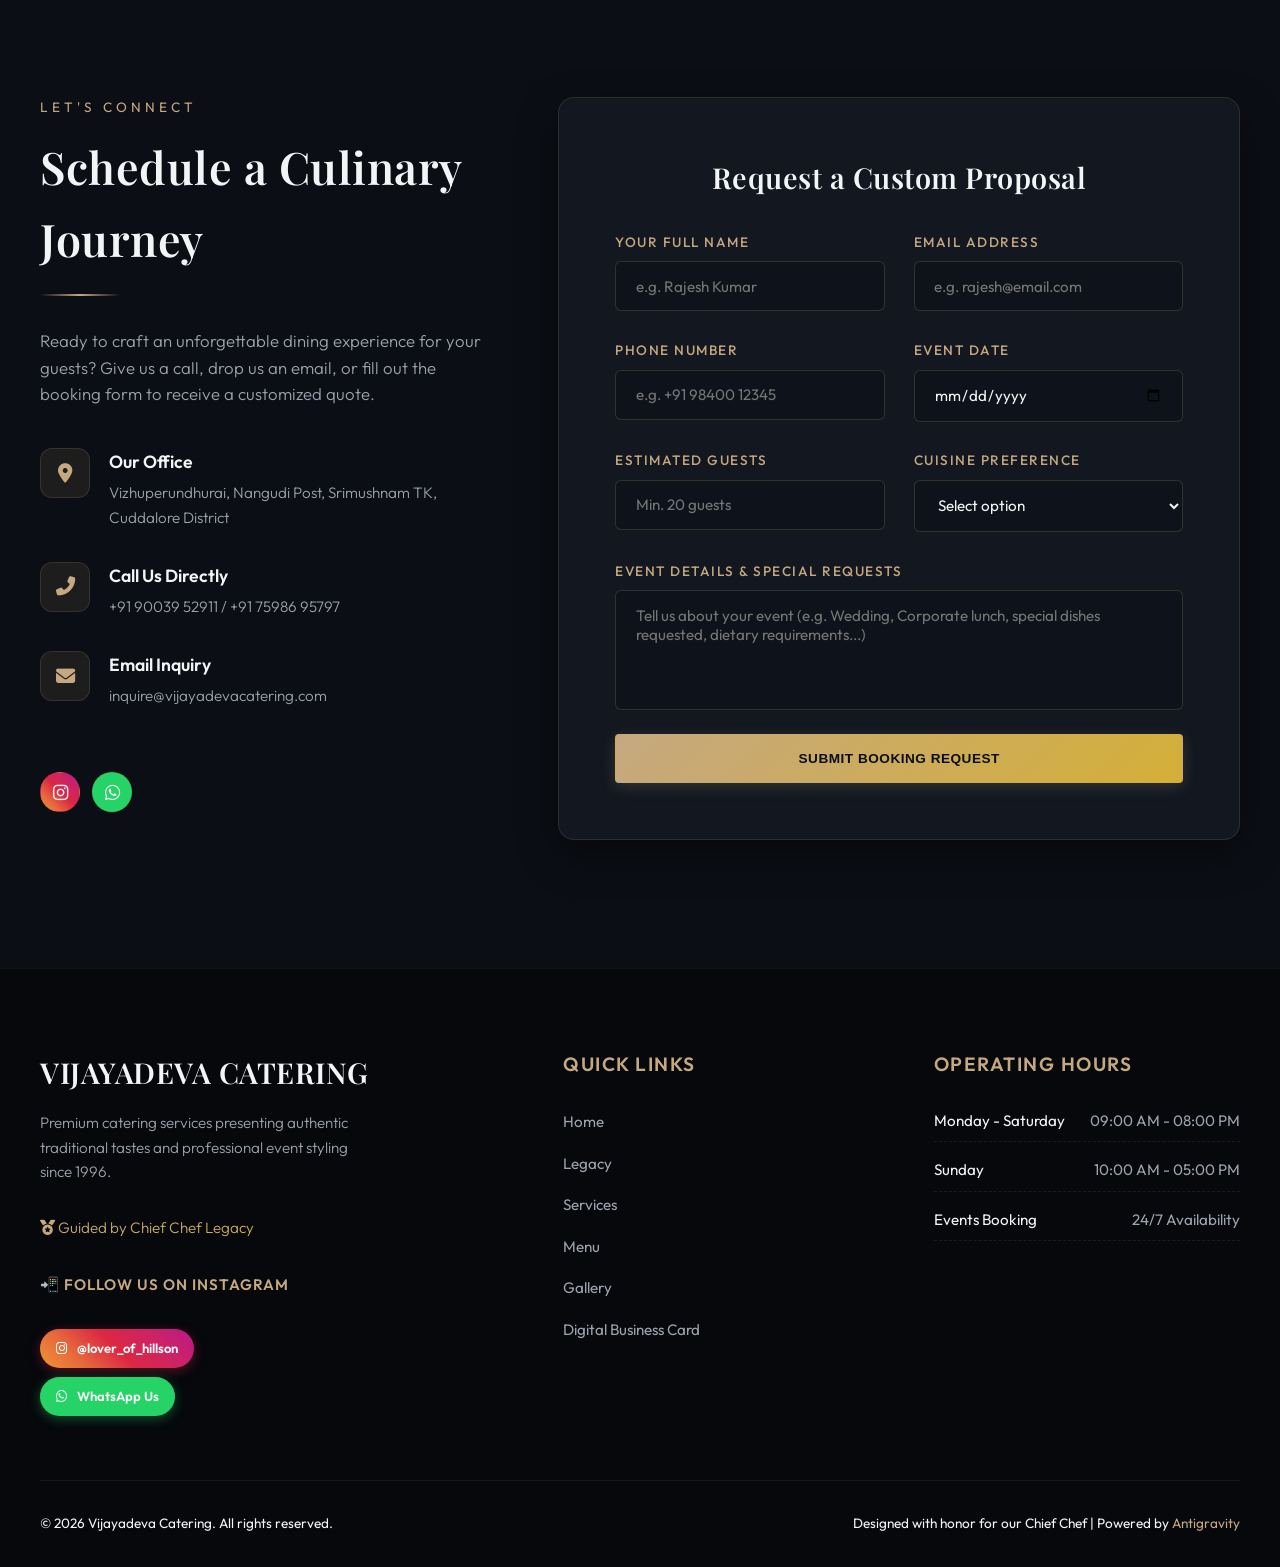
==== commit 2ae65a1e: "Add dynamic 3D-flipping digital business card and link it to footer" ====
--- a/index.html
+++ b/index.html
@@ -600,6 +600,7 @@
           <li><a href="#services" data-i18n="nav_services">Our Services</a></li>
           <li><a href="#menu" data-i18n="nav_menu">Our Menu</a></li>
           <li><a href="#gallery" data-i18n="nav_gallery">Catering Gallery</a></li>
+          <li><a href="visiting-card.html" target="_blank" data-i18n="nav_visiting_card">Digital Business Card</a></li>
         </ul>
       </div>
 
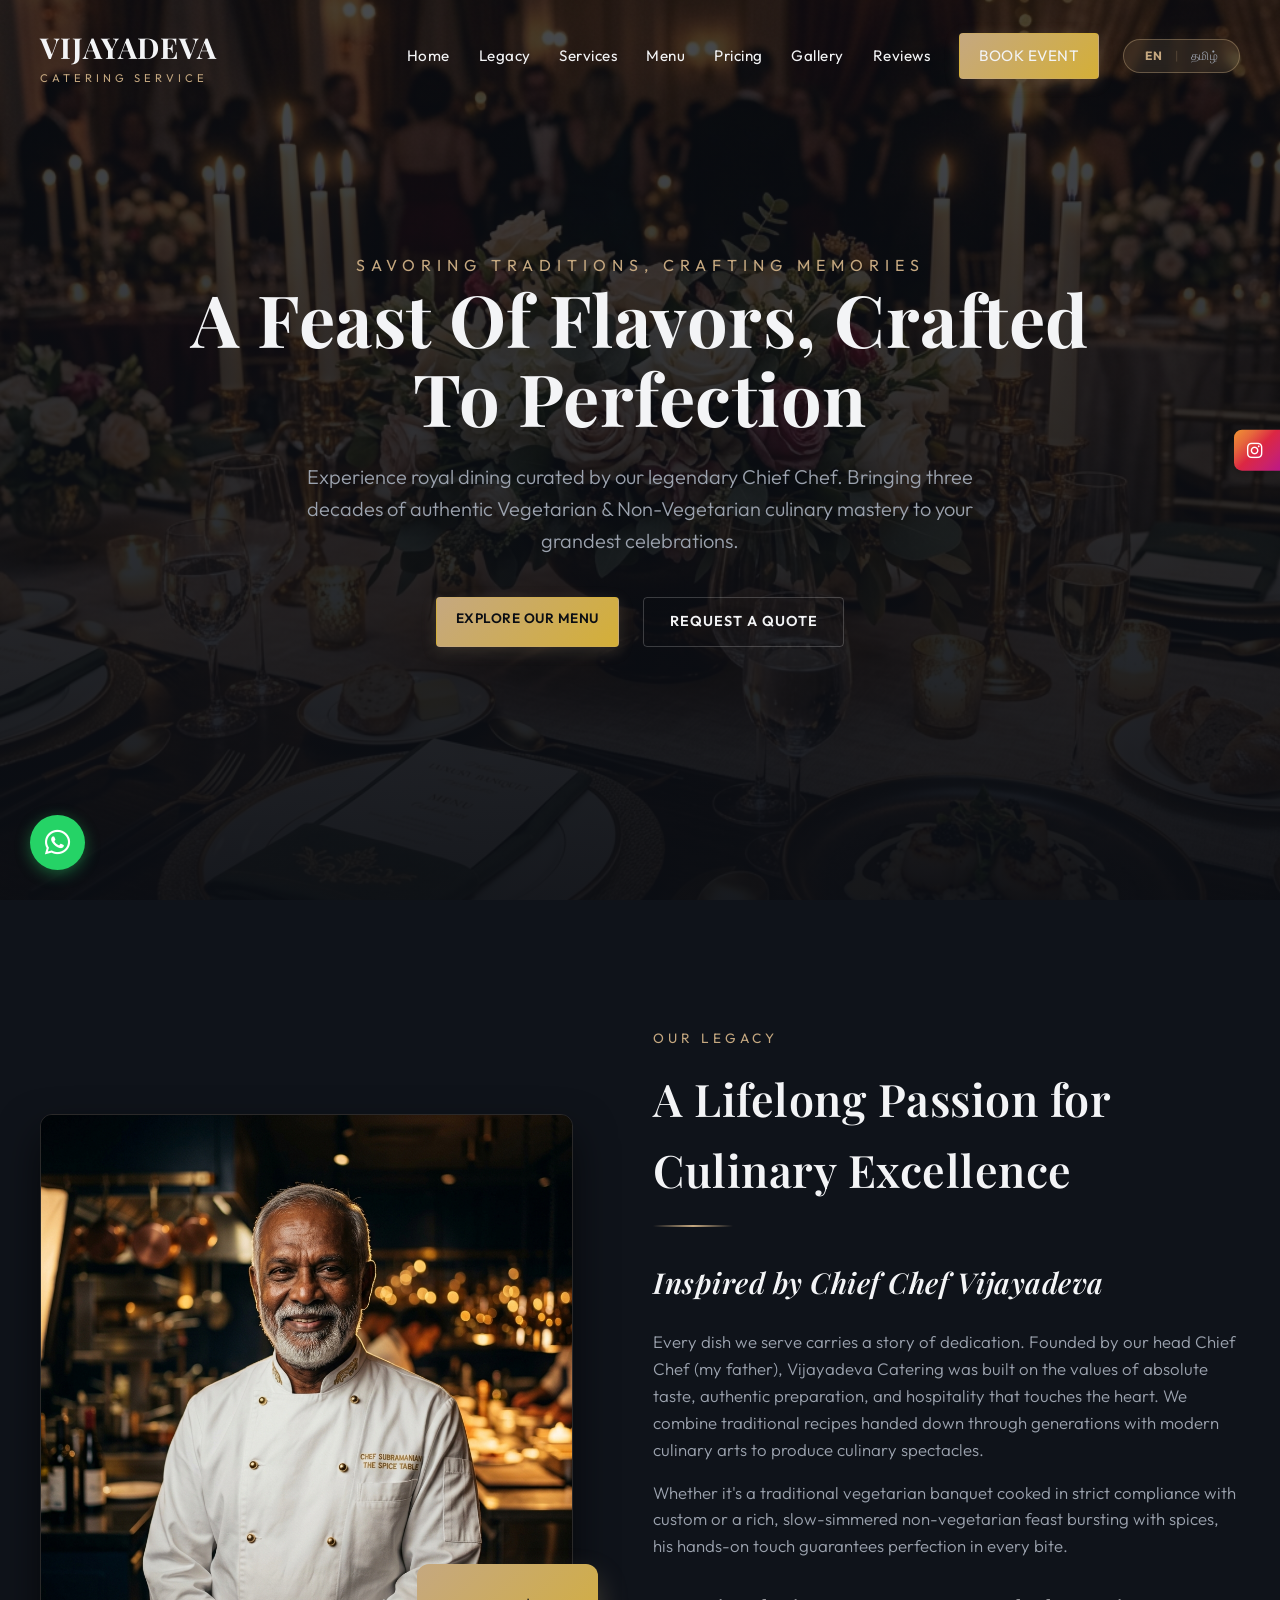
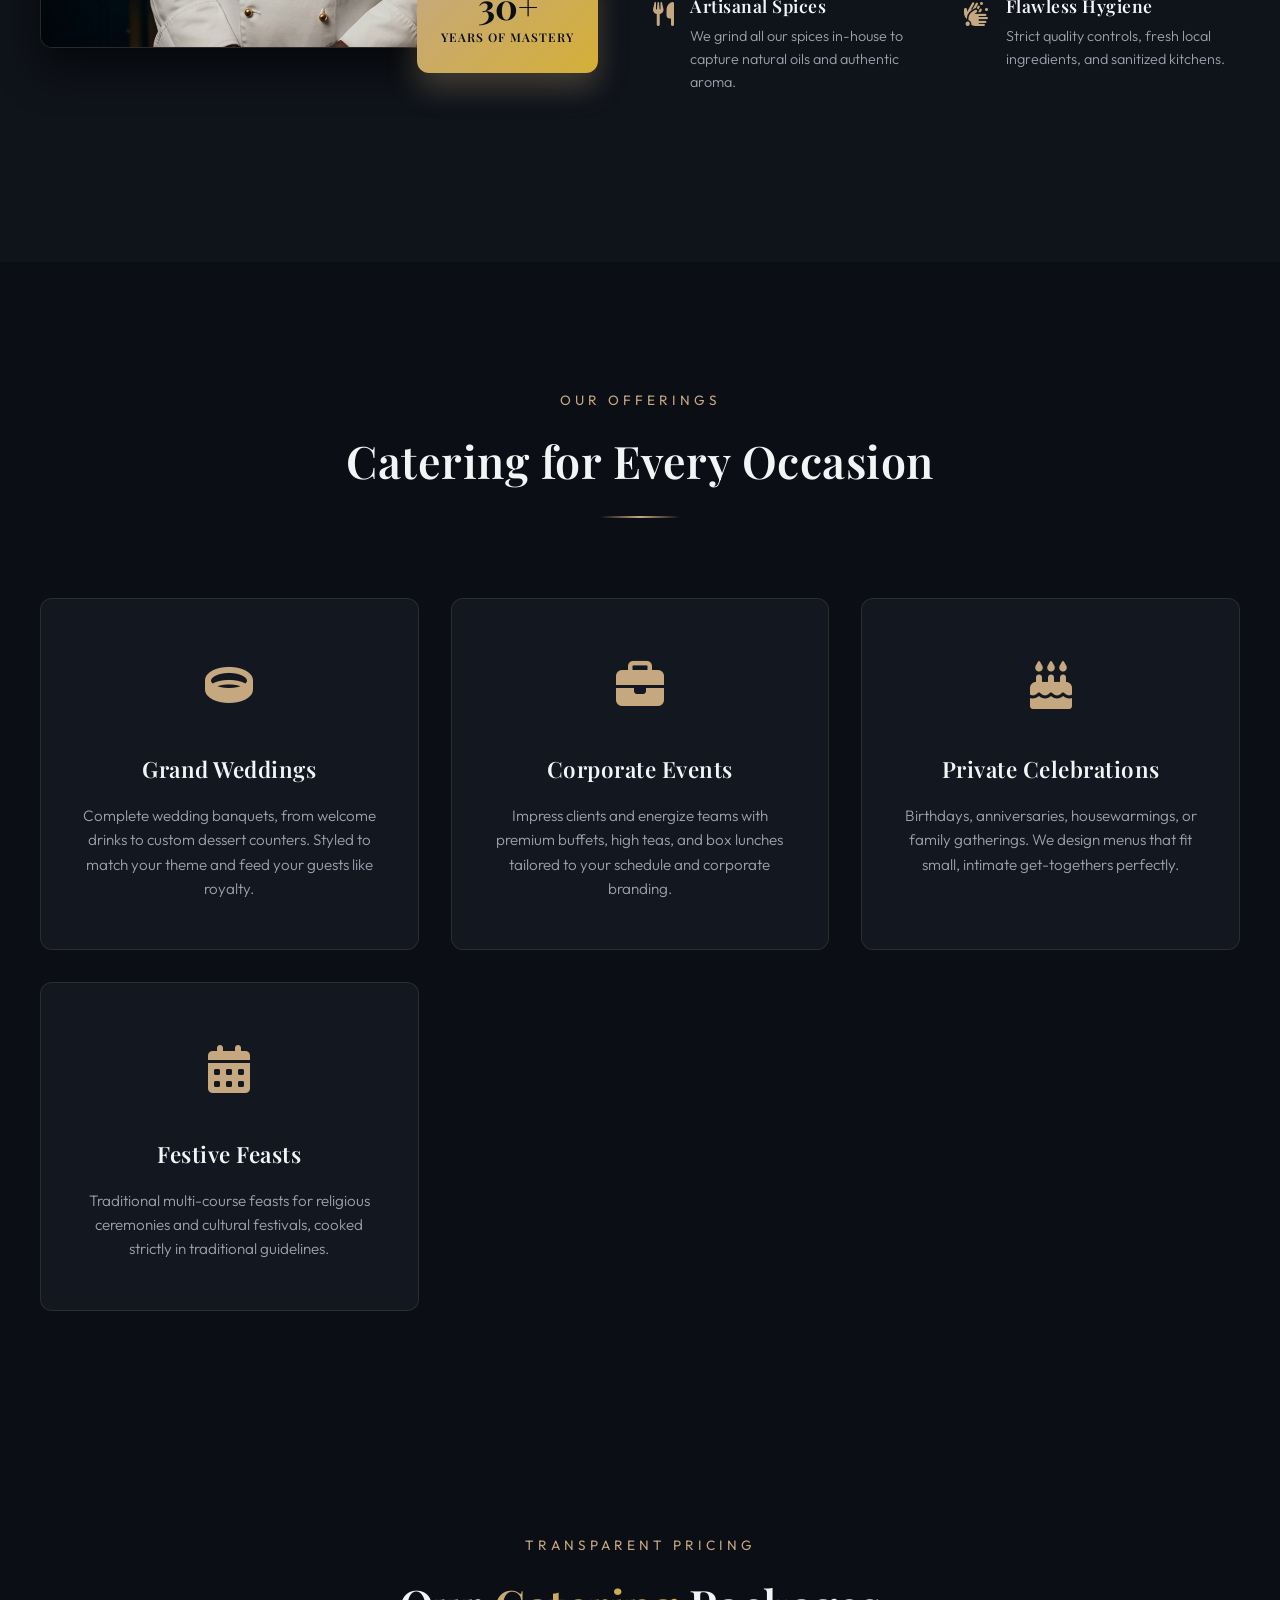
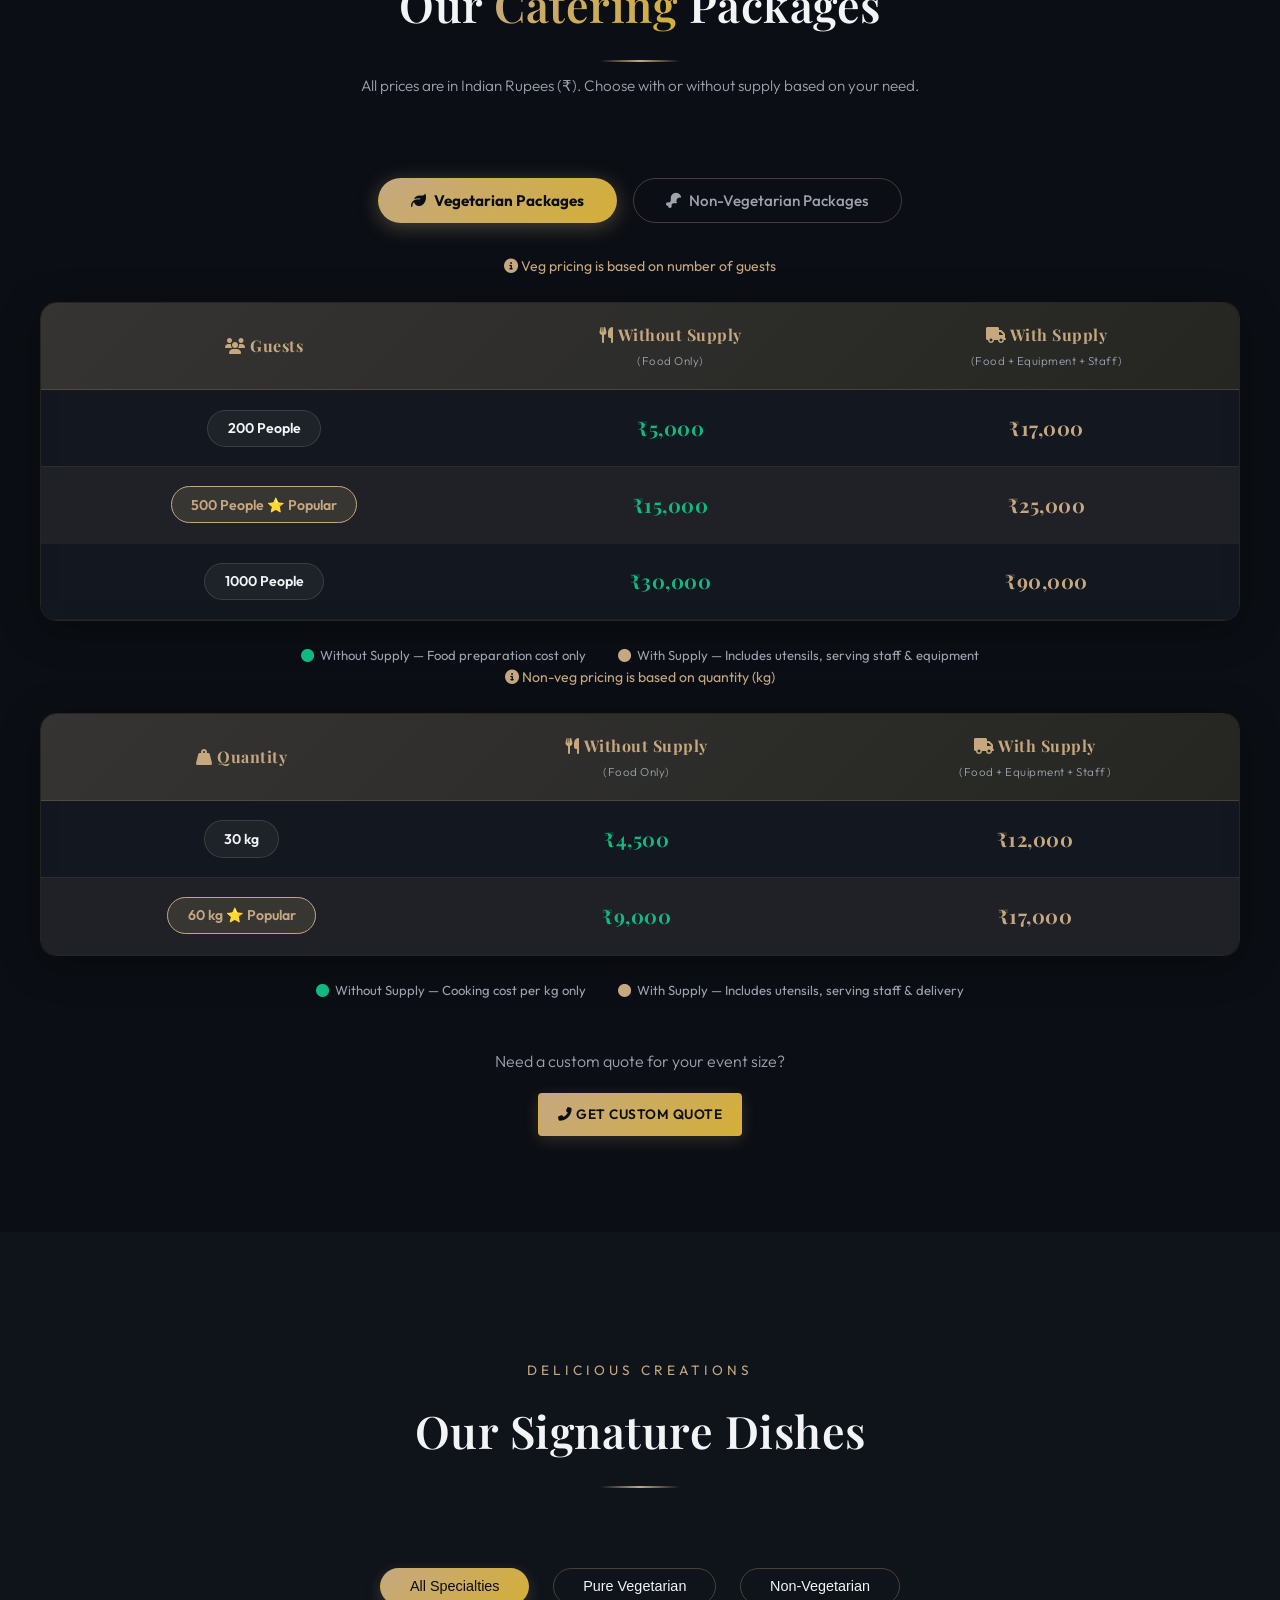
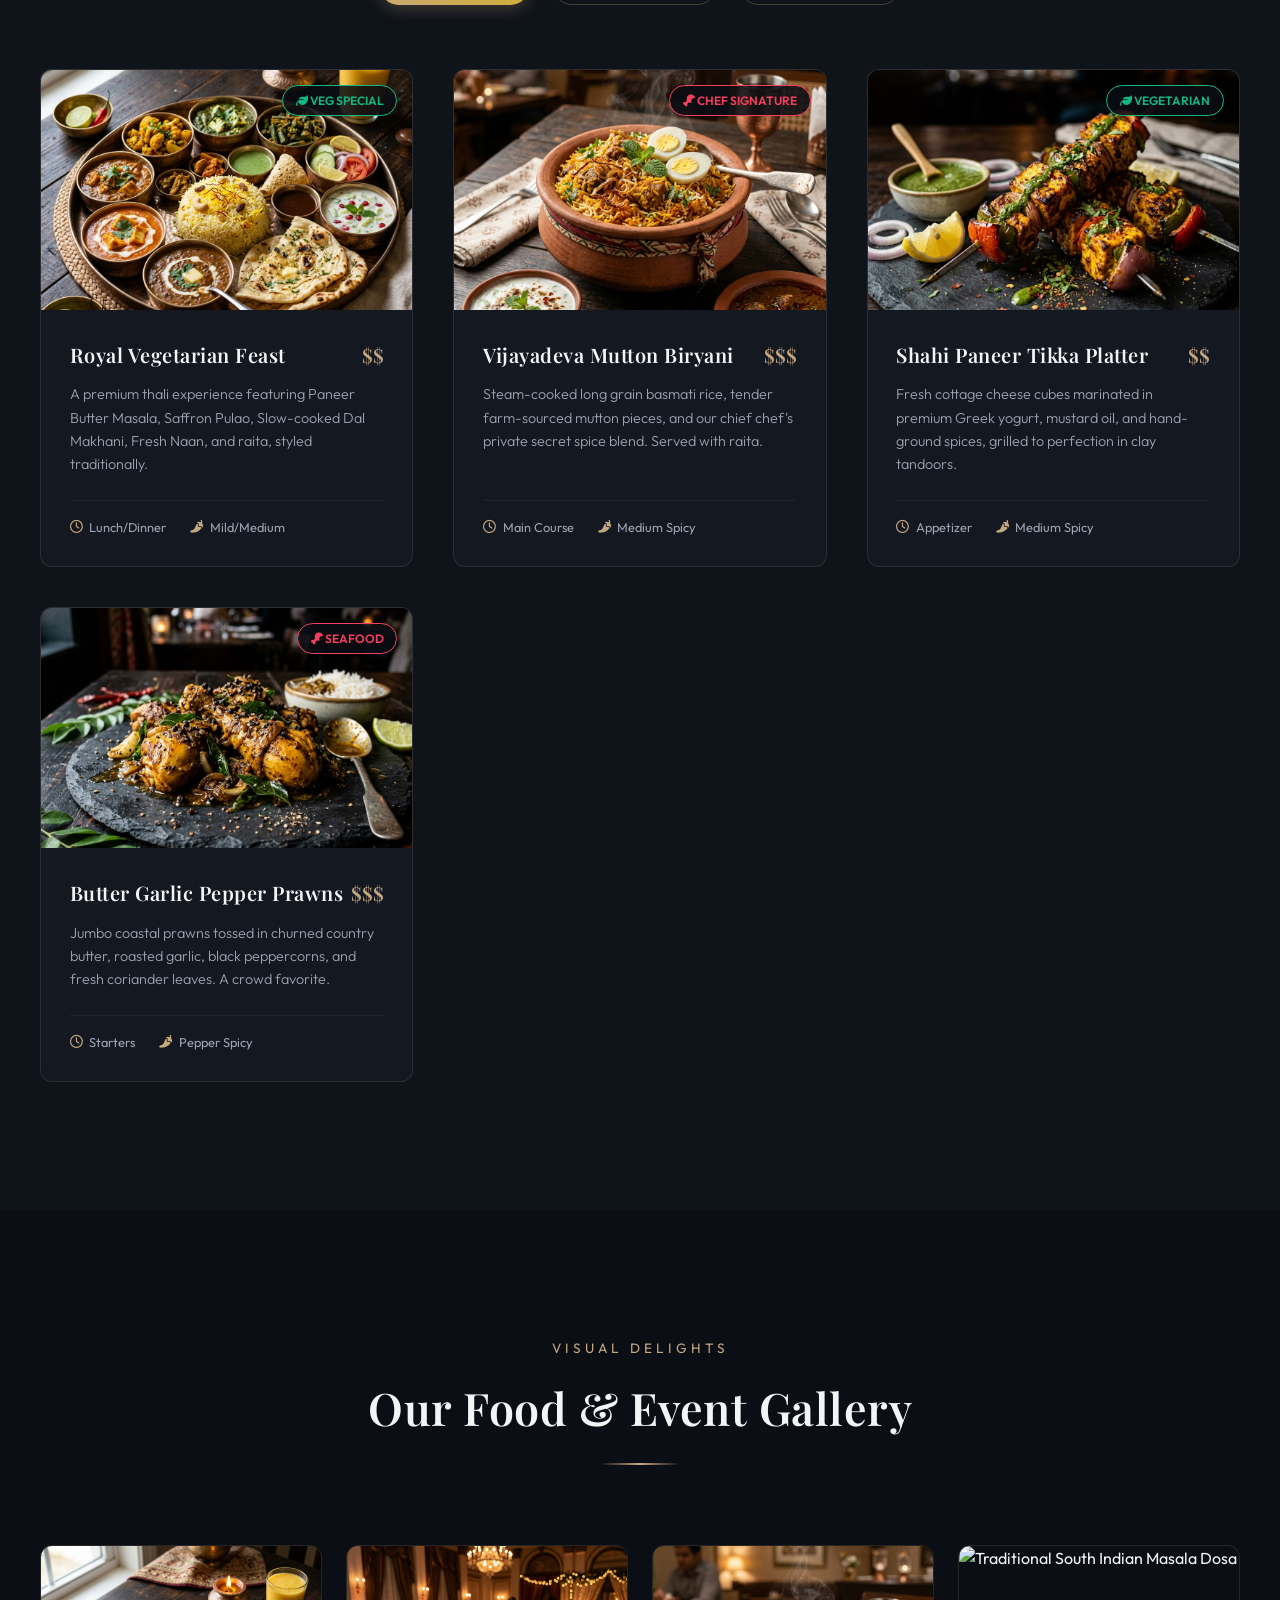
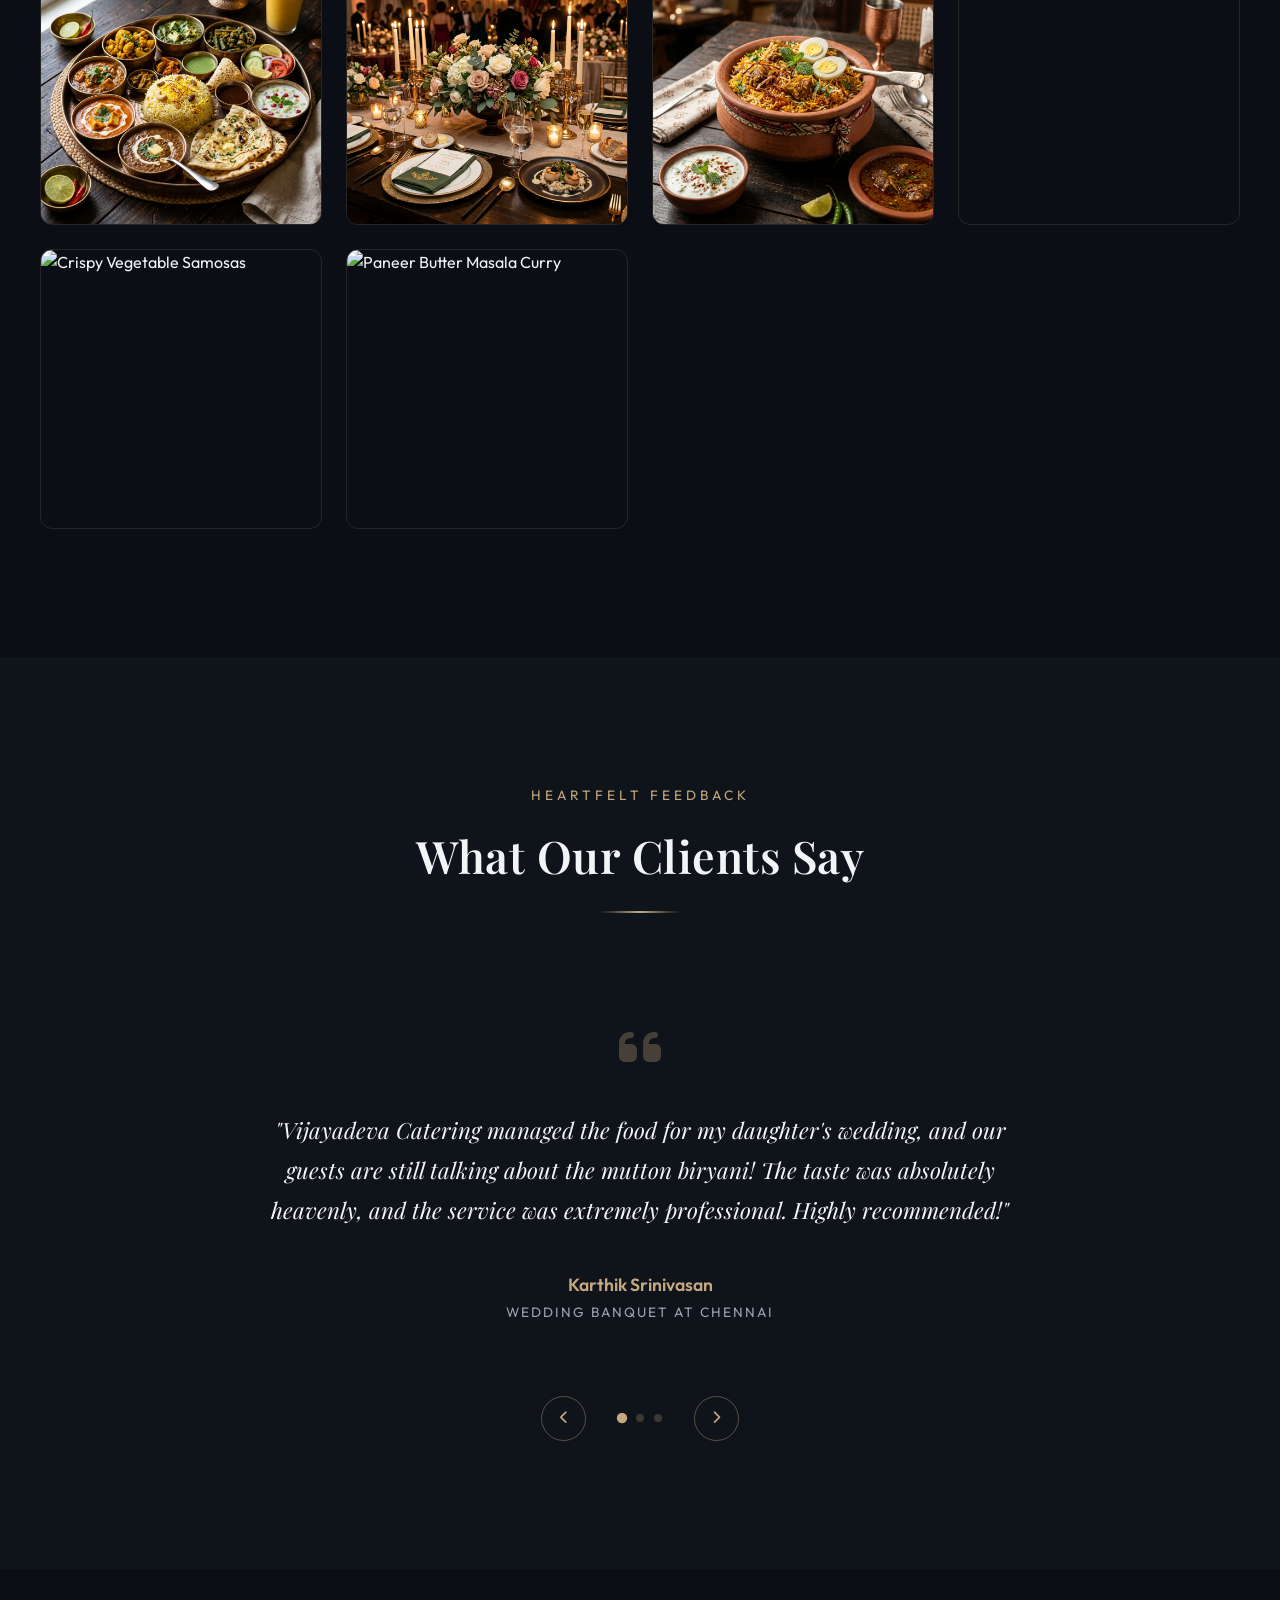
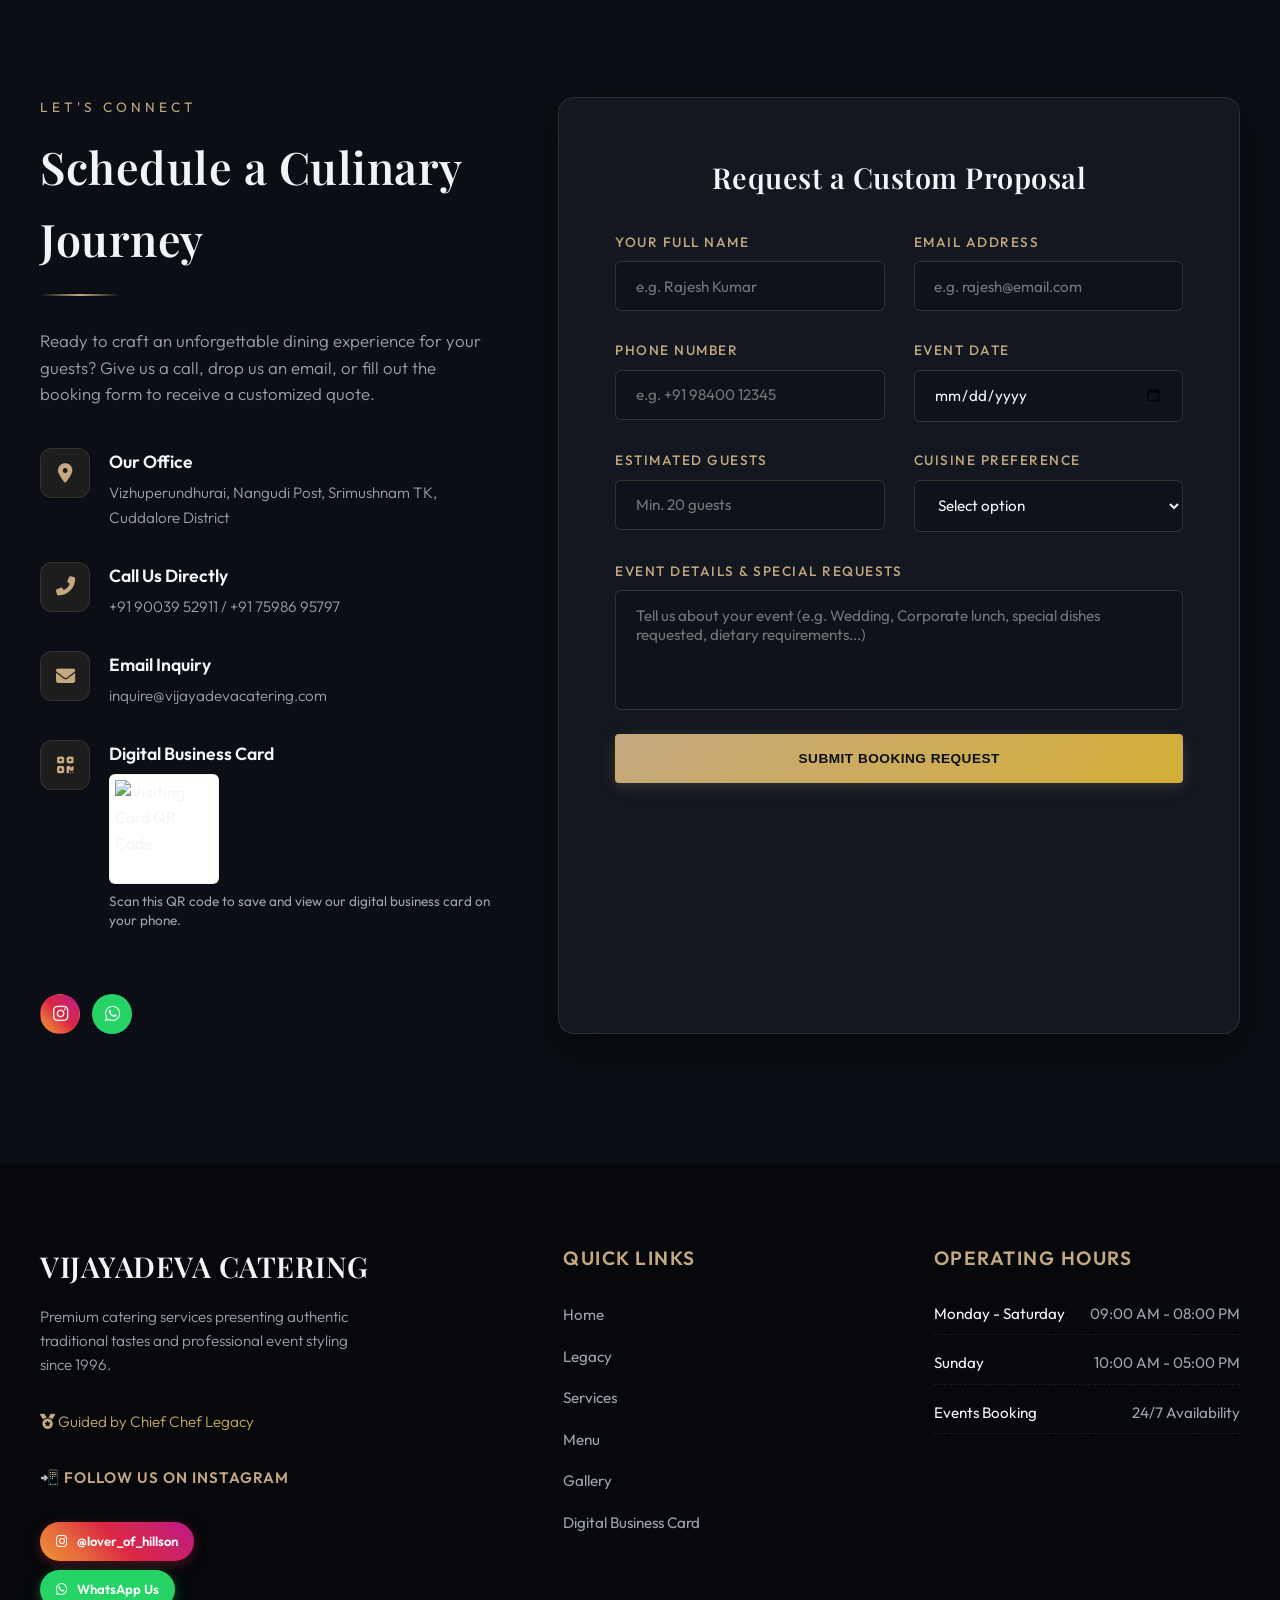
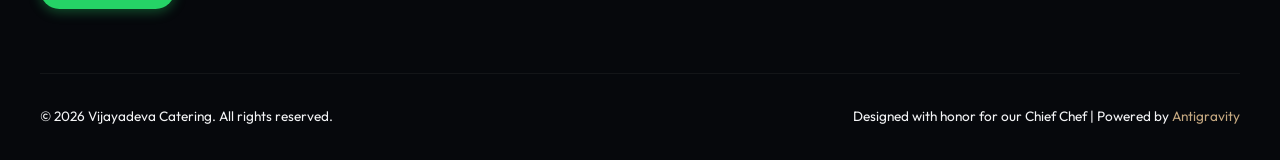
==== commit 8d3f357d: "Update Tamil blessing, change Chef name to Deventhiren, and add QR code scanner for visiting card on" ====
--- a/index.html
+++ b/index.html
@@ -502,11 +502,22 @@
                 <p><a href="mailto:inquire@vijayadevacatering.com">inquire@vijayadevacatering.com</a></p>
               </div>
             </div>
+
+            <div class="contact-detail-item">
+              <div class="contact-detail-icon"><i class="fas fa-qrcode"></i></div>
+              <div class="contact-detail-content">
+                <h5 data-i18n="contact_qr_title">Digital Business Card</h5>
+                <div style="display: flex; flex-direction: column; gap: 8px; margin-top: 5px;">
+                  <img src="https://quickchart.io/qr?text=https%3A%2F%2Fsweetysowndhar.github.io%2Fvijayadeva-catering%2Fvisiting-card.html&size=150&margin=1" alt="Visiting Card QR Code" style="width: 110px; height: 110px; border: 1px solid var(--card-border); padding: 5px; border-radius: 6px; background: #ffffff;">
+                  <span style="font-size: 0.85rem; color: var(--text-muted); line-height: 1.4;" data-i18n="contact_qr_desc">Scan this QR code to save and view our digital business card on your phone.</span>
+                </div>
+              </div>
+            </div>
           </div>
 
           <div class="social-links">
             <a href="https://www.instagram.com/lover_of_hillson" target="_blank" rel="noopener noreferrer" class="social-icon instagram" aria-label="Instagram"><i class="fab fa-instagram"></i></a>
-            <a href="https://wa.me/919344536941" target="_blank" rel="noopener noreferrer" class="social-icon whatsapp" aria-label="WhatsApp"><i class="fab fa-whatsapp"></i></a>
+            <a href="https://wa.me/919003952911" target="_blank" rel="noopener noreferrer" class="social-icon whatsapp" aria-label="WhatsApp"><i class="fab fa-whatsapp"></i></a>
           </div>
         </div>
 
@@ -585,7 +596,7 @@
             <a href="https://www.instagram.com/lover_of_hillson" target="_blank" rel="noopener noreferrer" class="footer-social-btn ig" aria-label="Instagram">
               <i class="fab fa-instagram"></i><span>@lover_of_hillson</span>
             </a>
-            <a href="https://wa.me/919344536941" target="_blank" rel="noopener noreferrer" class="footer-social-btn wa" aria-label="WhatsApp">
+            <a href="https://wa.me/919003952911" target="_blank" rel="noopener noreferrer" class="footer-social-btn wa" aria-label="WhatsApp">
               <i class="fab fa-whatsapp"></i><span>WhatsApp Us</span>
             </a>
           </div>
@@ -633,7 +644,7 @@
   <div class="scroll-top"><i class="fas fa-chevron-up"></i></div>
 
   <!-- Floating WhatsApp Button -->
-  <a href="https://wa.me/919344536941" target="_blank" rel="noopener noreferrer" class="whatsapp-float" aria-label="Chat with us on WhatsApp">
+  <a href="https://wa.me/919003952911" target="_blank" rel="noopener noreferrer" class="whatsapp-float" aria-label="Chat with us on WhatsApp">
     <i class="fab fa-whatsapp"></i>
   </a>
 
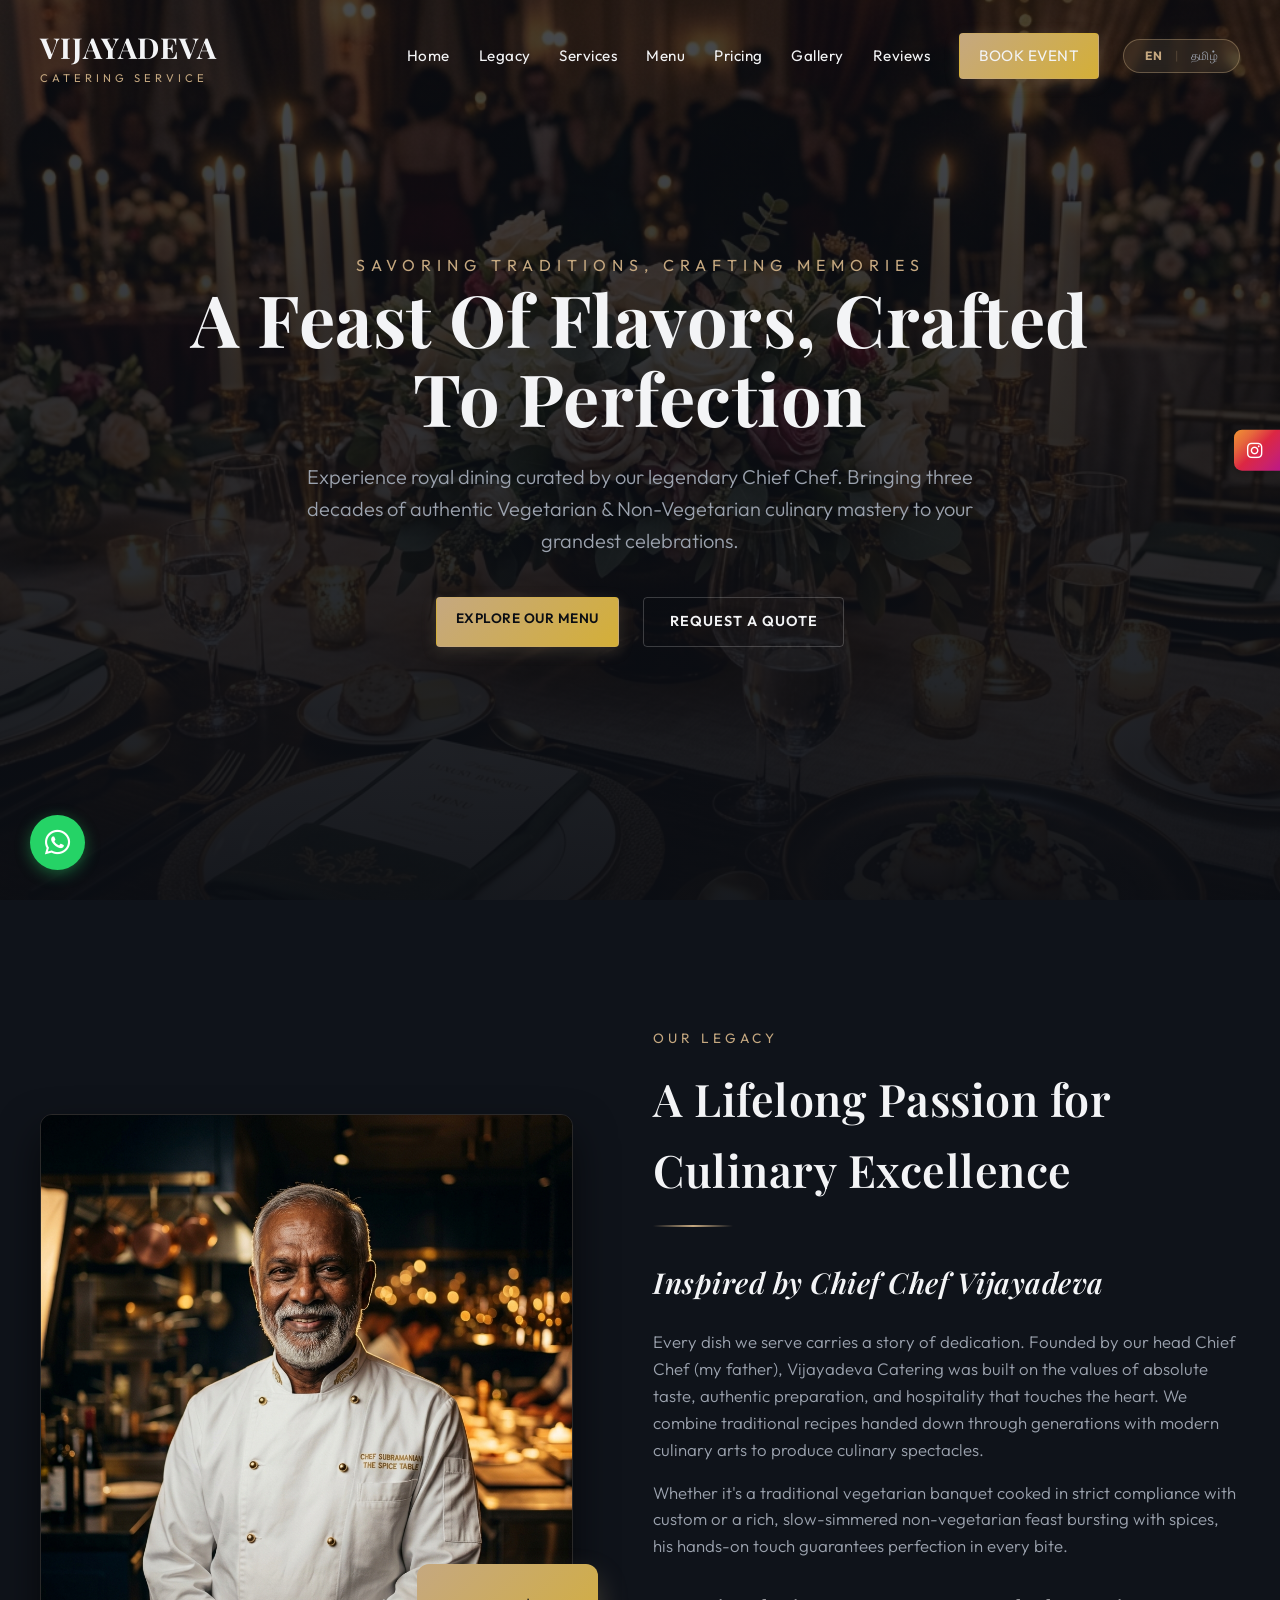
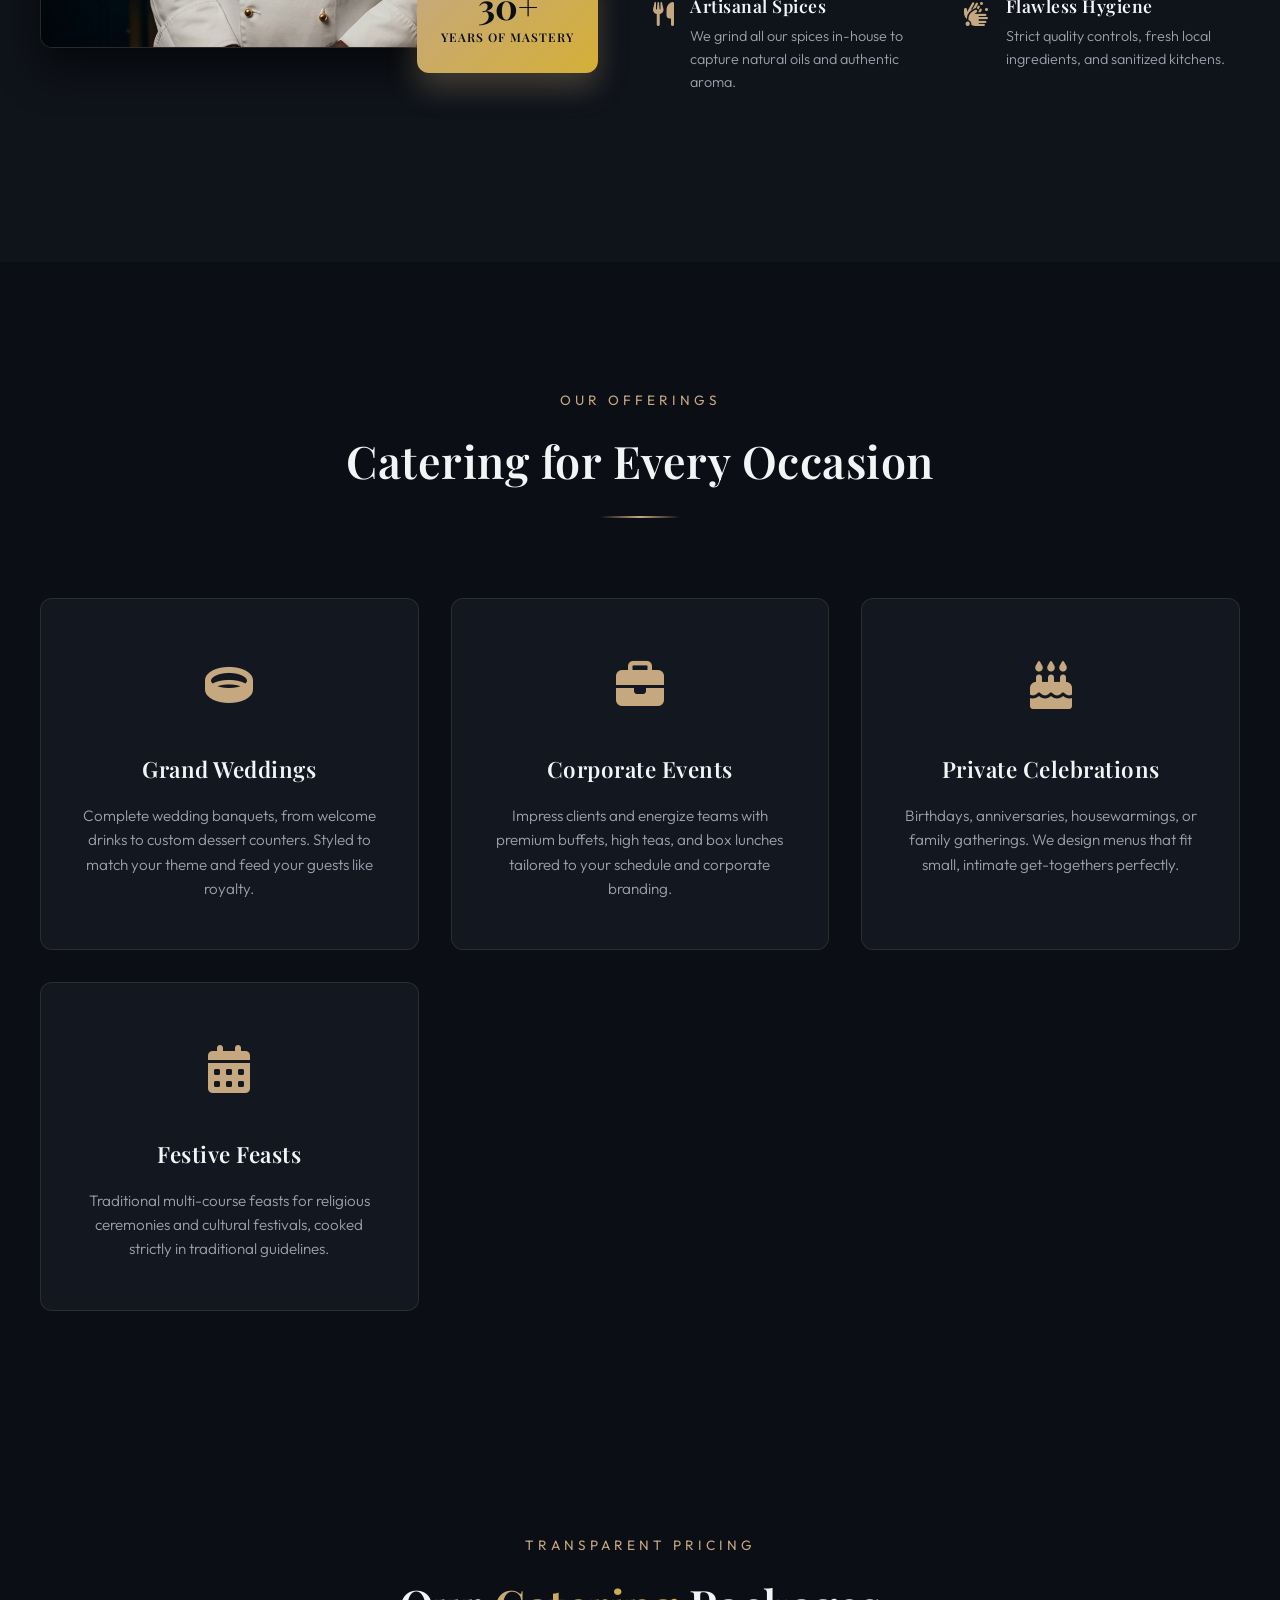
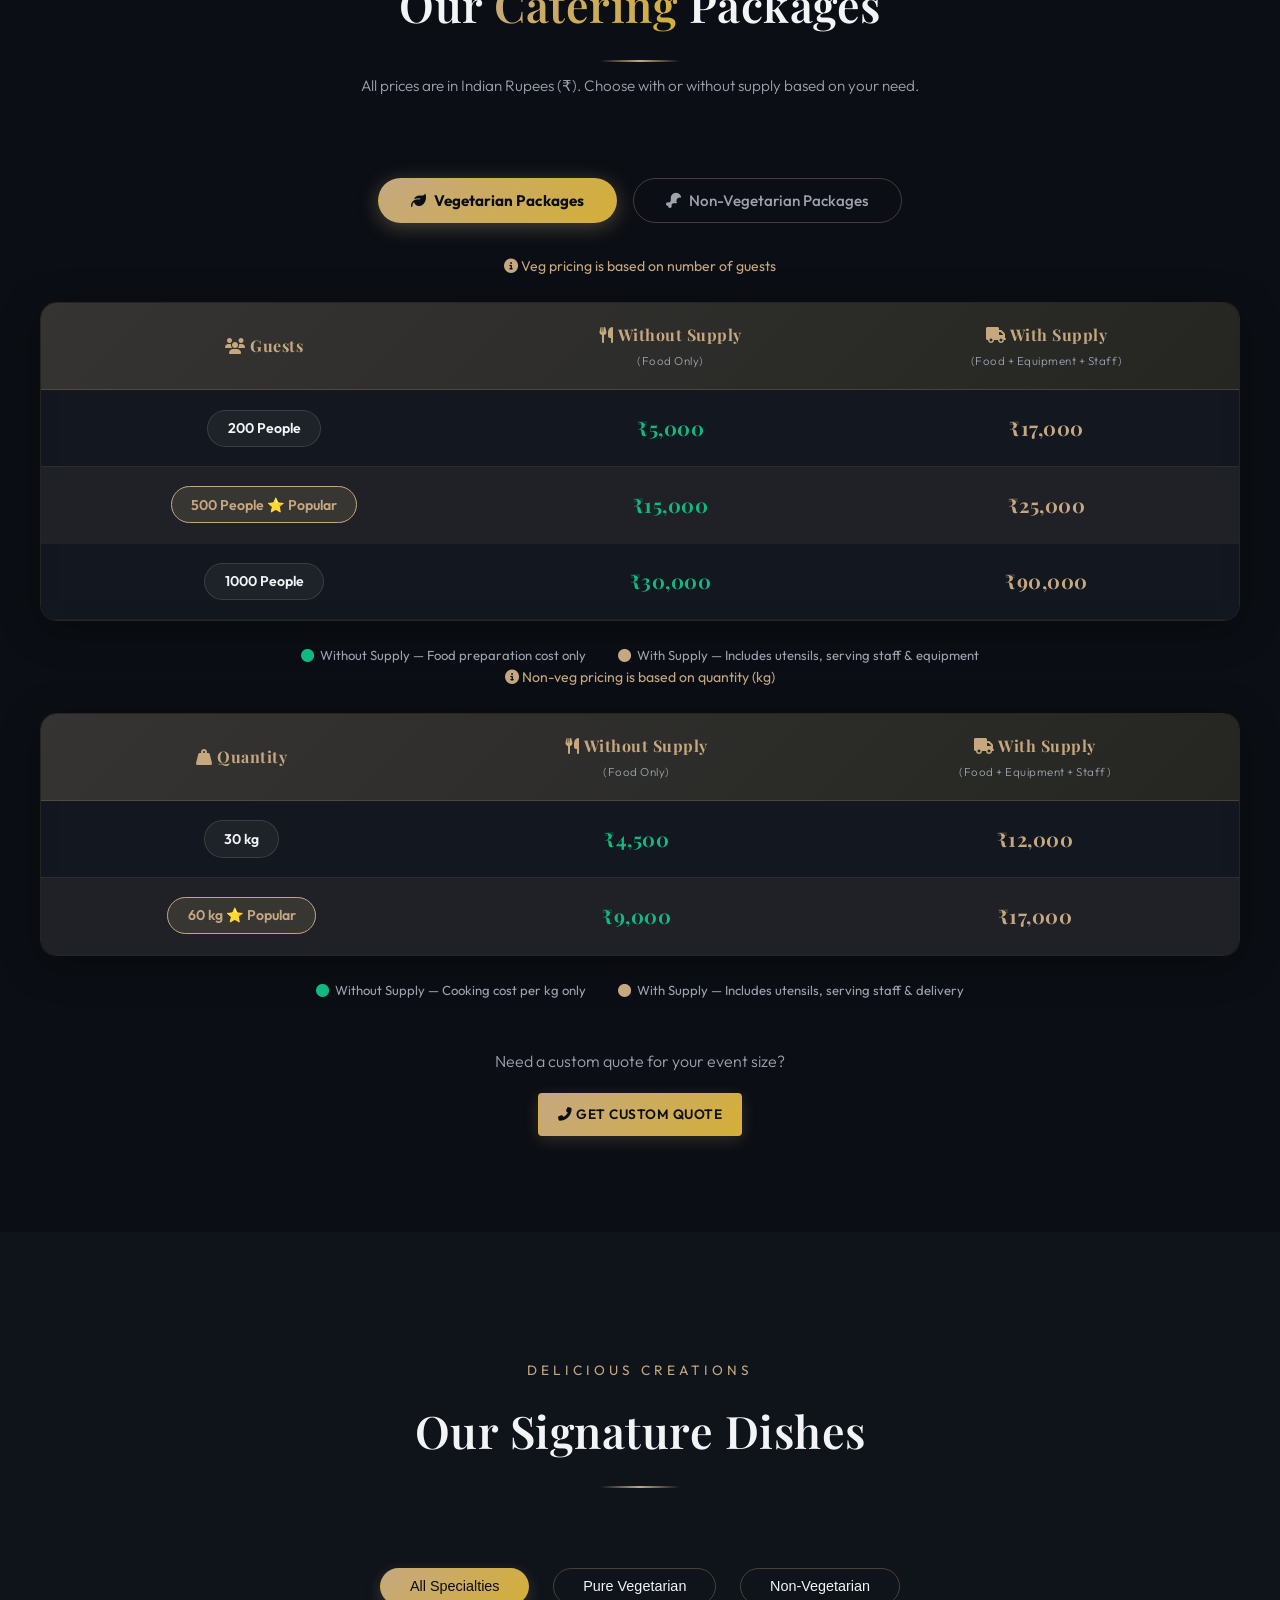
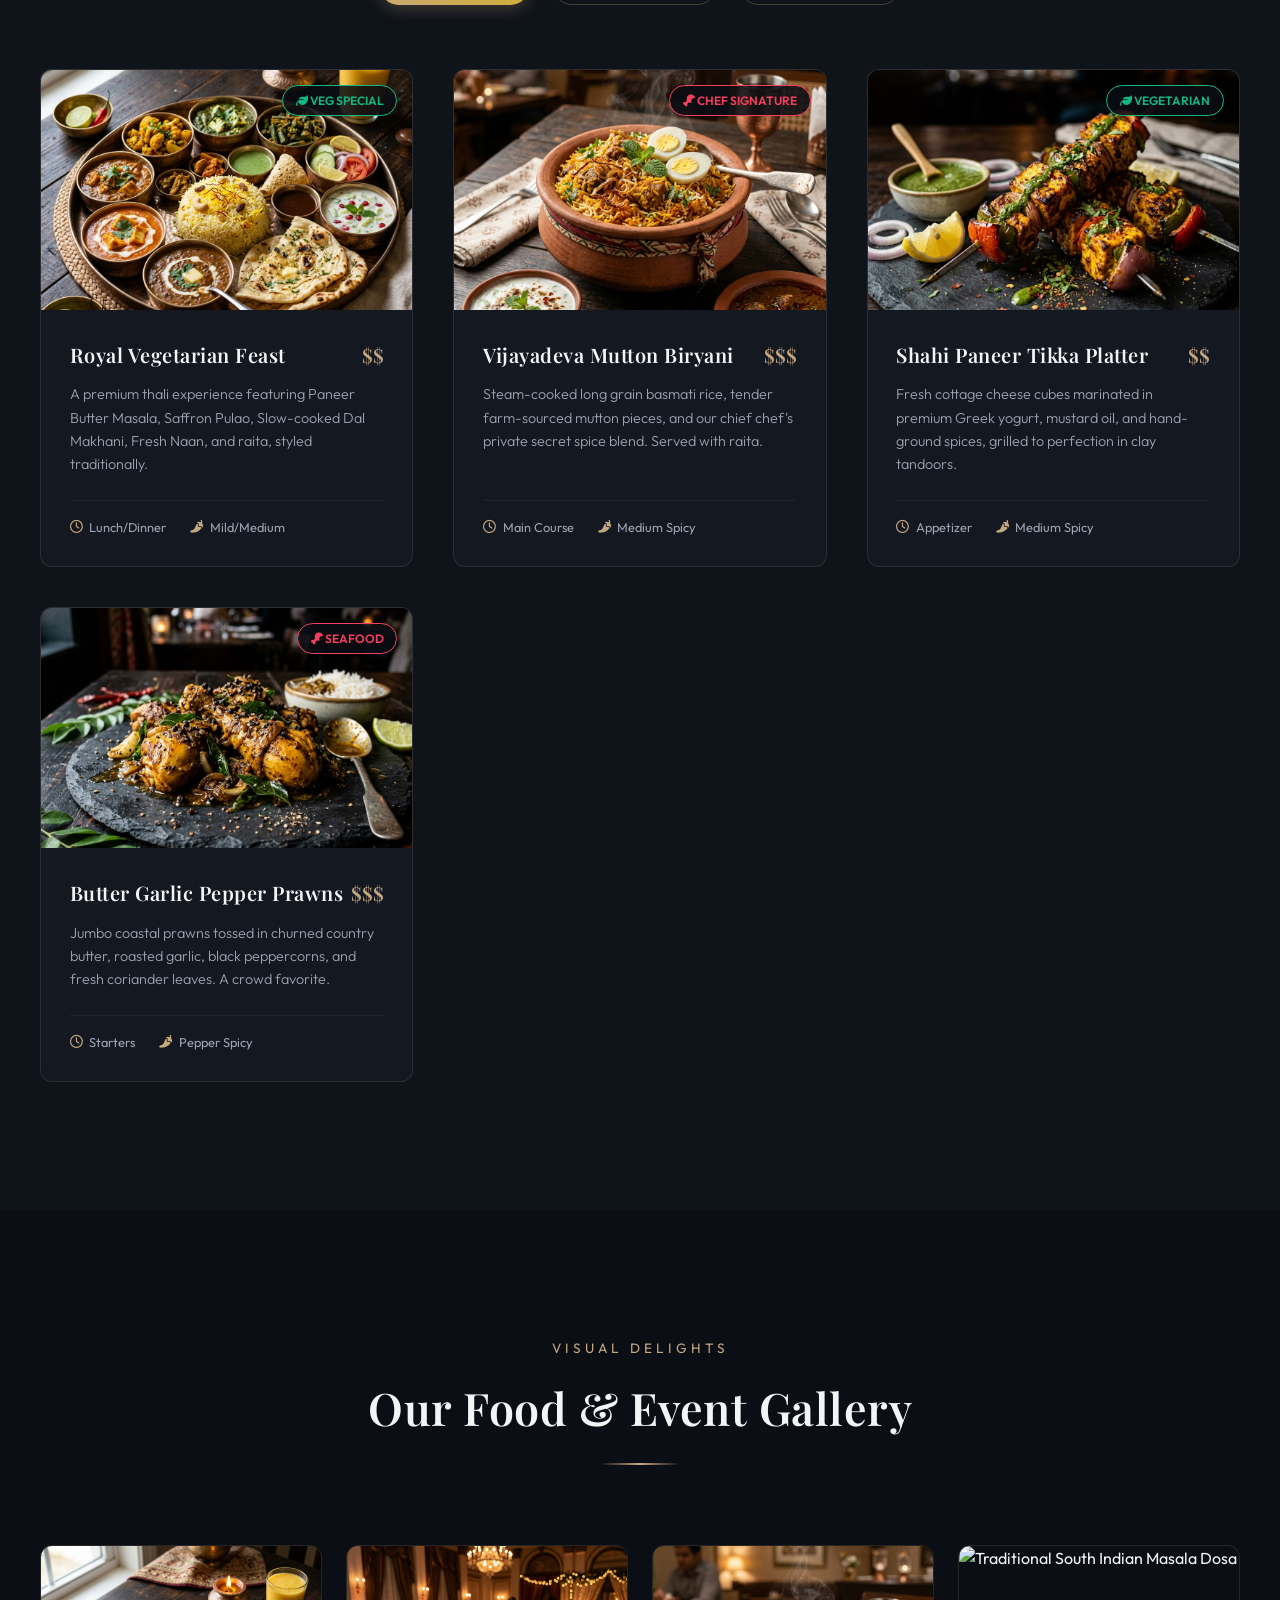
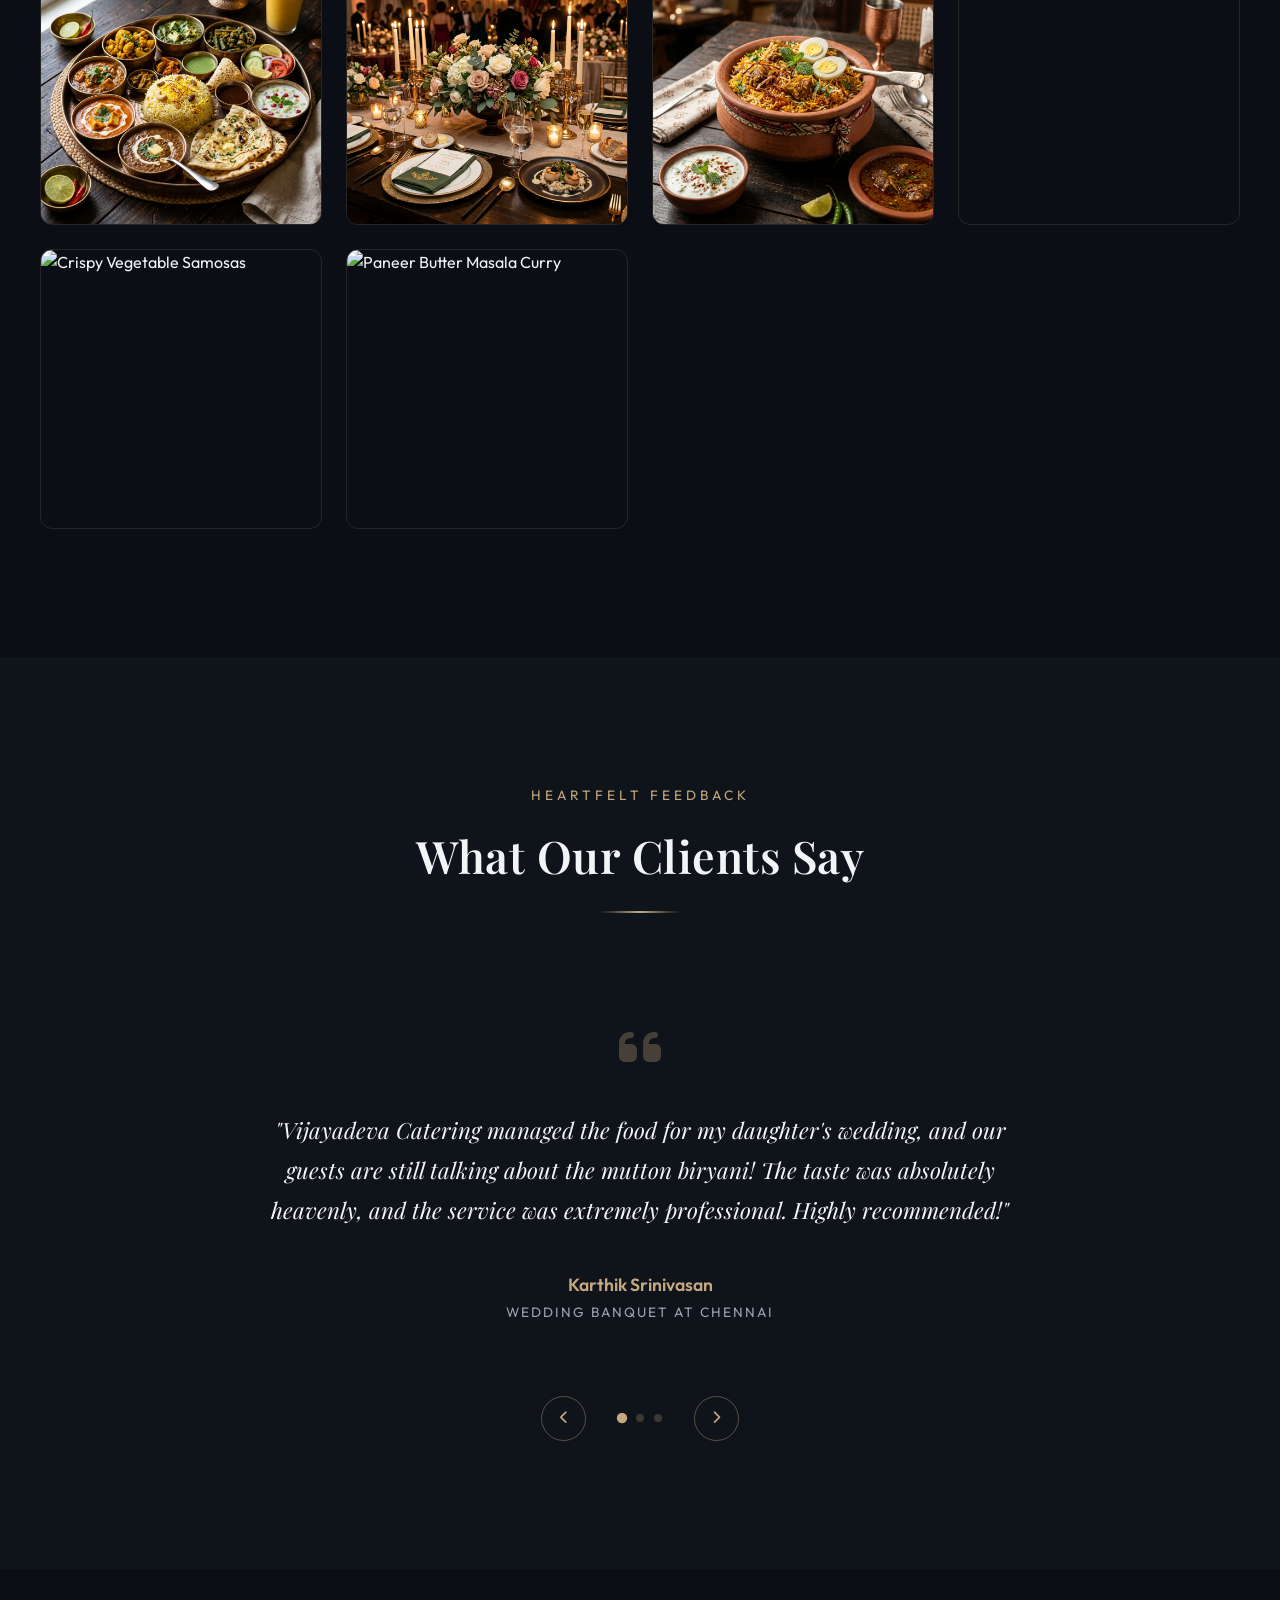
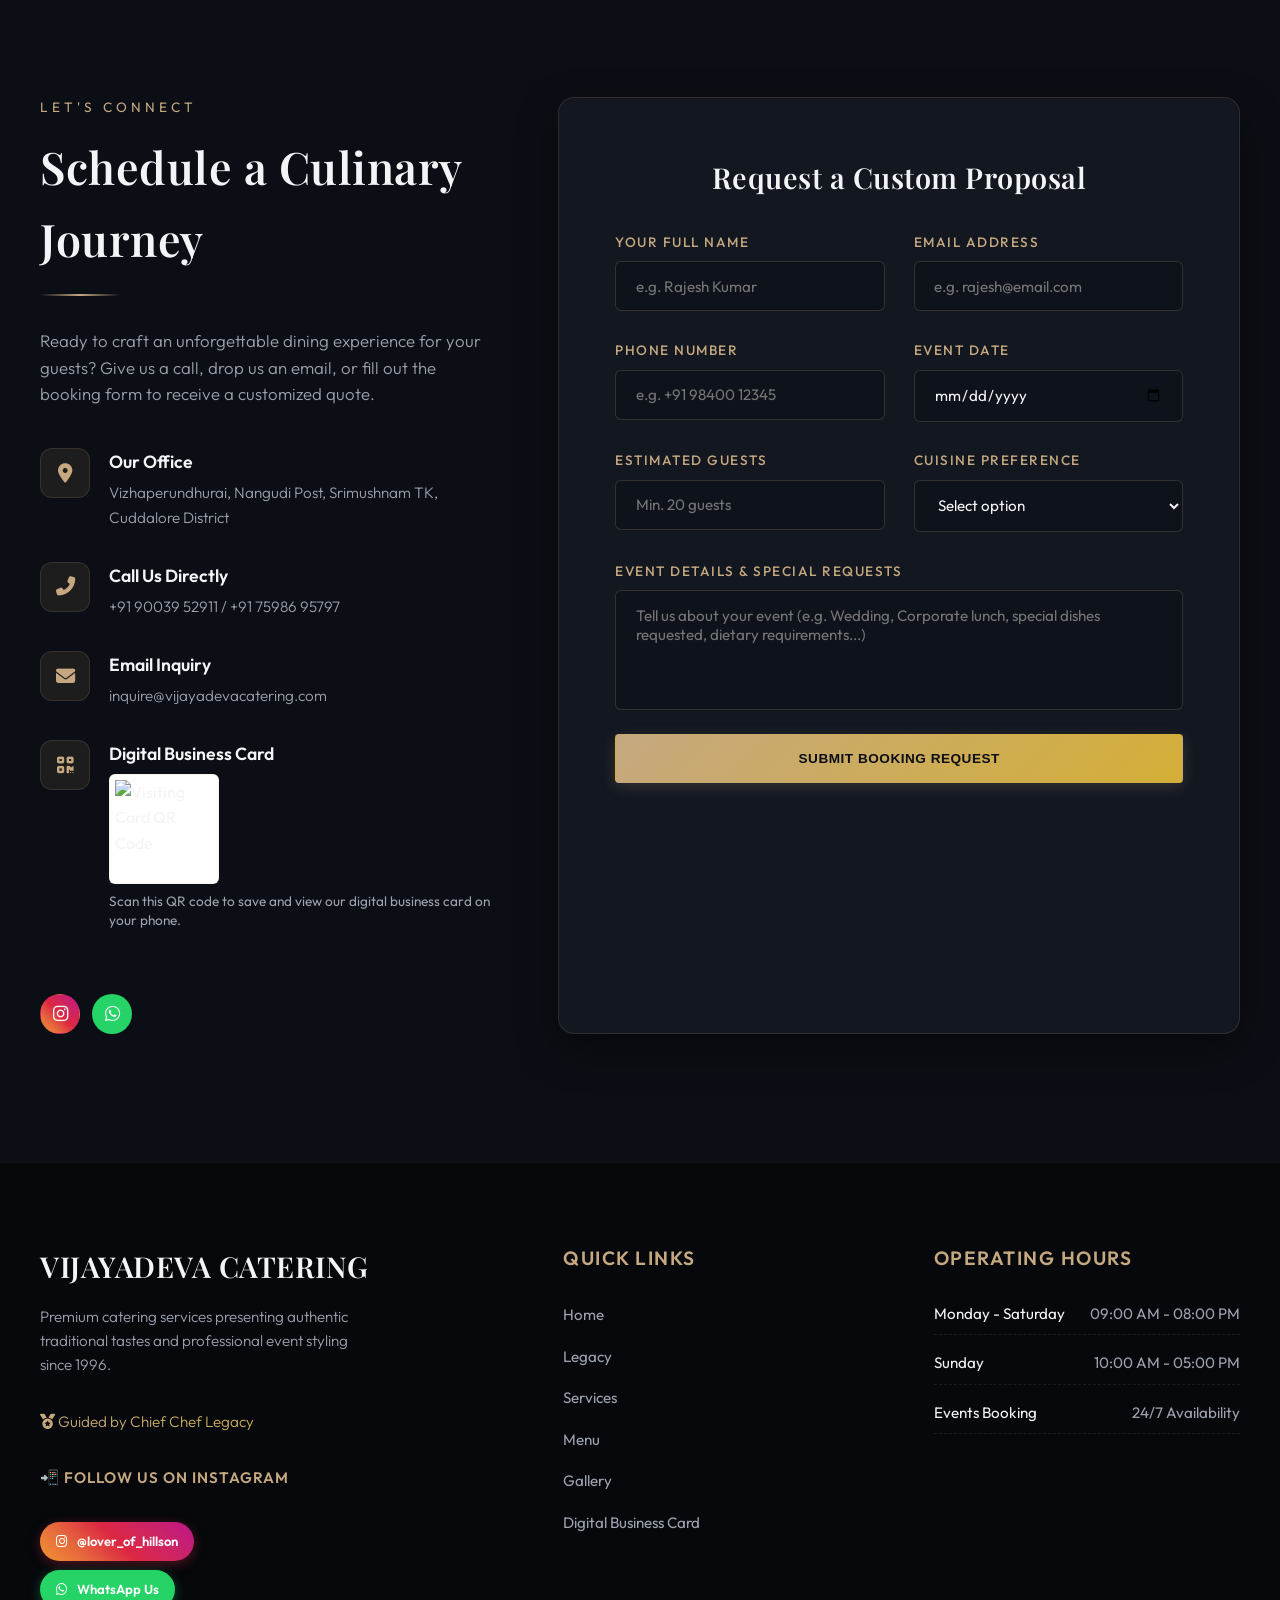
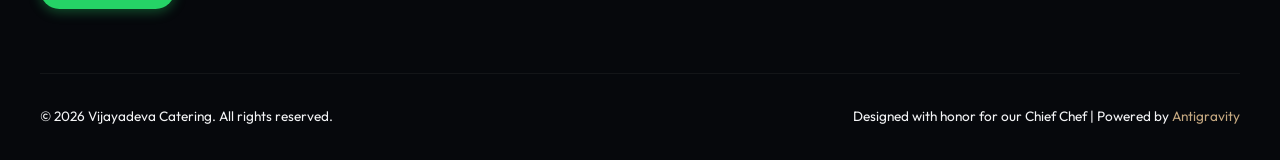
==== commit 7eba20c7: "Update native village spelling to Vizhaperundhurai / விழப்பெருந்துறை and add tagline 'சுவையில் தனித்" ====
--- a/index.html
+++ b/index.html
@@ -483,7 +483,7 @@
               <div class="contact-detail-icon"><i class="fas fa-map-marker-alt"></i></div>
               <div class="contact-detail-content">
                 <h5 data-i18n="contact_office_title">Our Office</h5>
-                <p data-i18n="contact_office_val">Vizhuperundhurai, Nangudi Post, Srimushnam TK, Cuddalore District</p>
+                <p data-i18n="contact_office_val">Vizhaperundhurai, Nangudi Post, Srimushnam TK, Cuddalore District</p>
               </div>
             </div>
 
@@ -712,7 +712,7 @@
         testimonial3_name:"Ramachandran Iyer",testimonial3_event:"Housewarming Festive Lunch",
         contact_subtitle:"Let's Connect",contact_title:"Schedule a Culinary Journey",
         contact_desc:"Ready to craft an unforgettable dining experience? Call us or fill out the booking form for a customized quote.",
-        contact_office_title:"Our Office",contact_office_val:"Vizhuperundhurai, Nangudi Post, Srimushnam TK, Cuddalore District",
+        contact_office_title:"Our Office",contact_office_val:"Vizhaperundhurai, Nangudi Post, Srimushnam TK, Cuddalore District",
         contact_phone_title:"Call Us Directly",contact_email_title:"Email Inquiry",
         form_title:"Request a Custom Proposal",form_label_name:"Your Full Name",
         form_placeholder_name:"e.g. Rajesh Kumar",form_label_email:"Email Address",
@@ -784,7 +784,7 @@
         testimonial3_name:"ராமச்சந்திரன் ஐயர்",testimonial3_event:"புதுமனை புகுவிழா மதிய விருந்து",
         contact_subtitle:"தொடர்பு கொள்ள",contact_title:"உணவுப் பயணத்தைத் திட்டமிடுங்கள்",
         contact_desc:"உங்கள் விருந்தினர்களுக்கு மறக்க முடியாத உணவு அனுபவத்தை வழங்க தயாரா? எங்களை அழைக்கவும்.",
-        contact_office_title:"எங்கள் அலுவலகம்",contact_office_val:"விழுப்புரந்துரை, நாங்குடி போஸ்ட், ஸ்ரீமுஷ்ணம் தாலுகா, கடலூர் மாவட்டம்",
+        contact_office_title:"எங்கள் அலுவலகம்",contact_office_val:"விழப்பெருந்துறை, நாங்குடி போஸ்ட், ஸ்ரீமுஷ்ணம் தாலுகா, கடலூர் மாவட்டம்",
         contact_phone_title:"நேரடி அழைப்புக்கு",contact_email_title:"மின்னஞ்சல் முகவரி",
         form_title:"இலவச மதிப்பீடு பெற",form_label_name:"உங்கள் முழு பெயர்",
         form_placeholder_name:"உ.ம். ராஜேஷ் குமார்",form_label_email:"மின்னஞ்சல் முகவரி",
